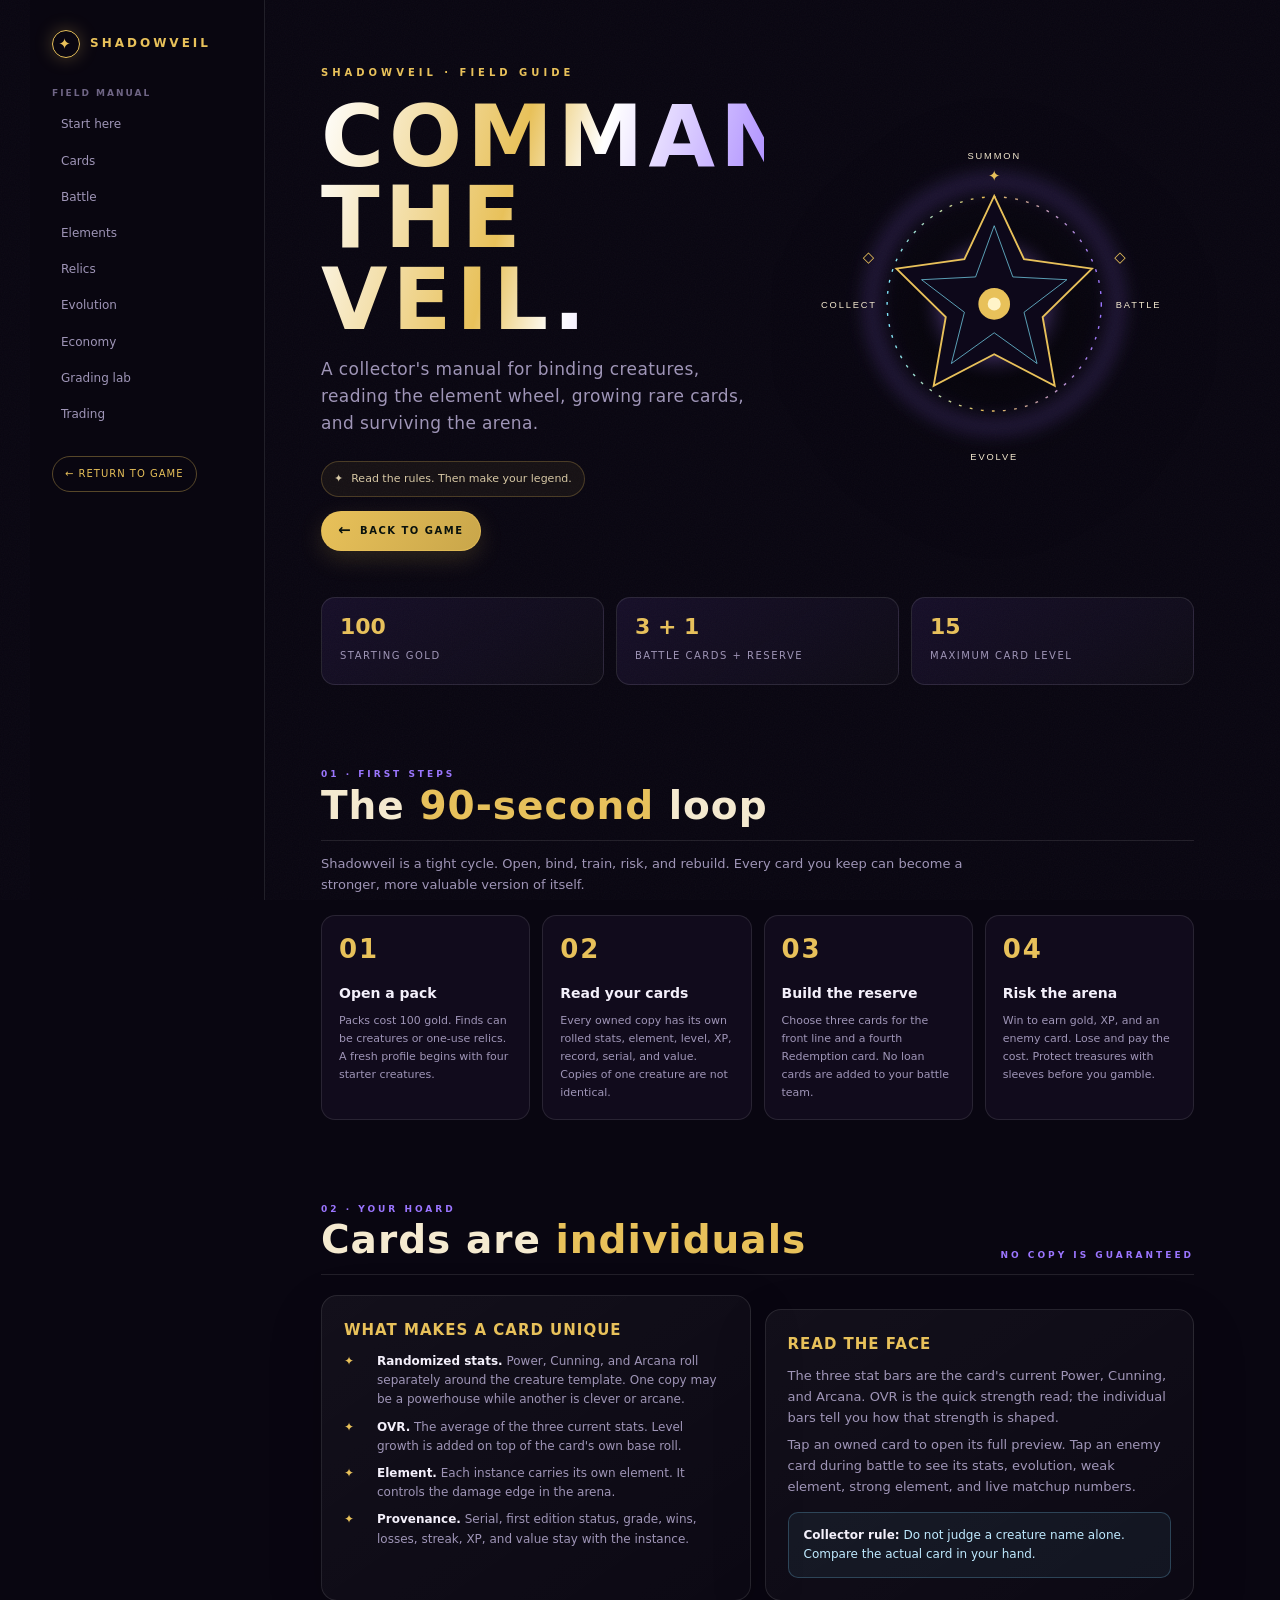
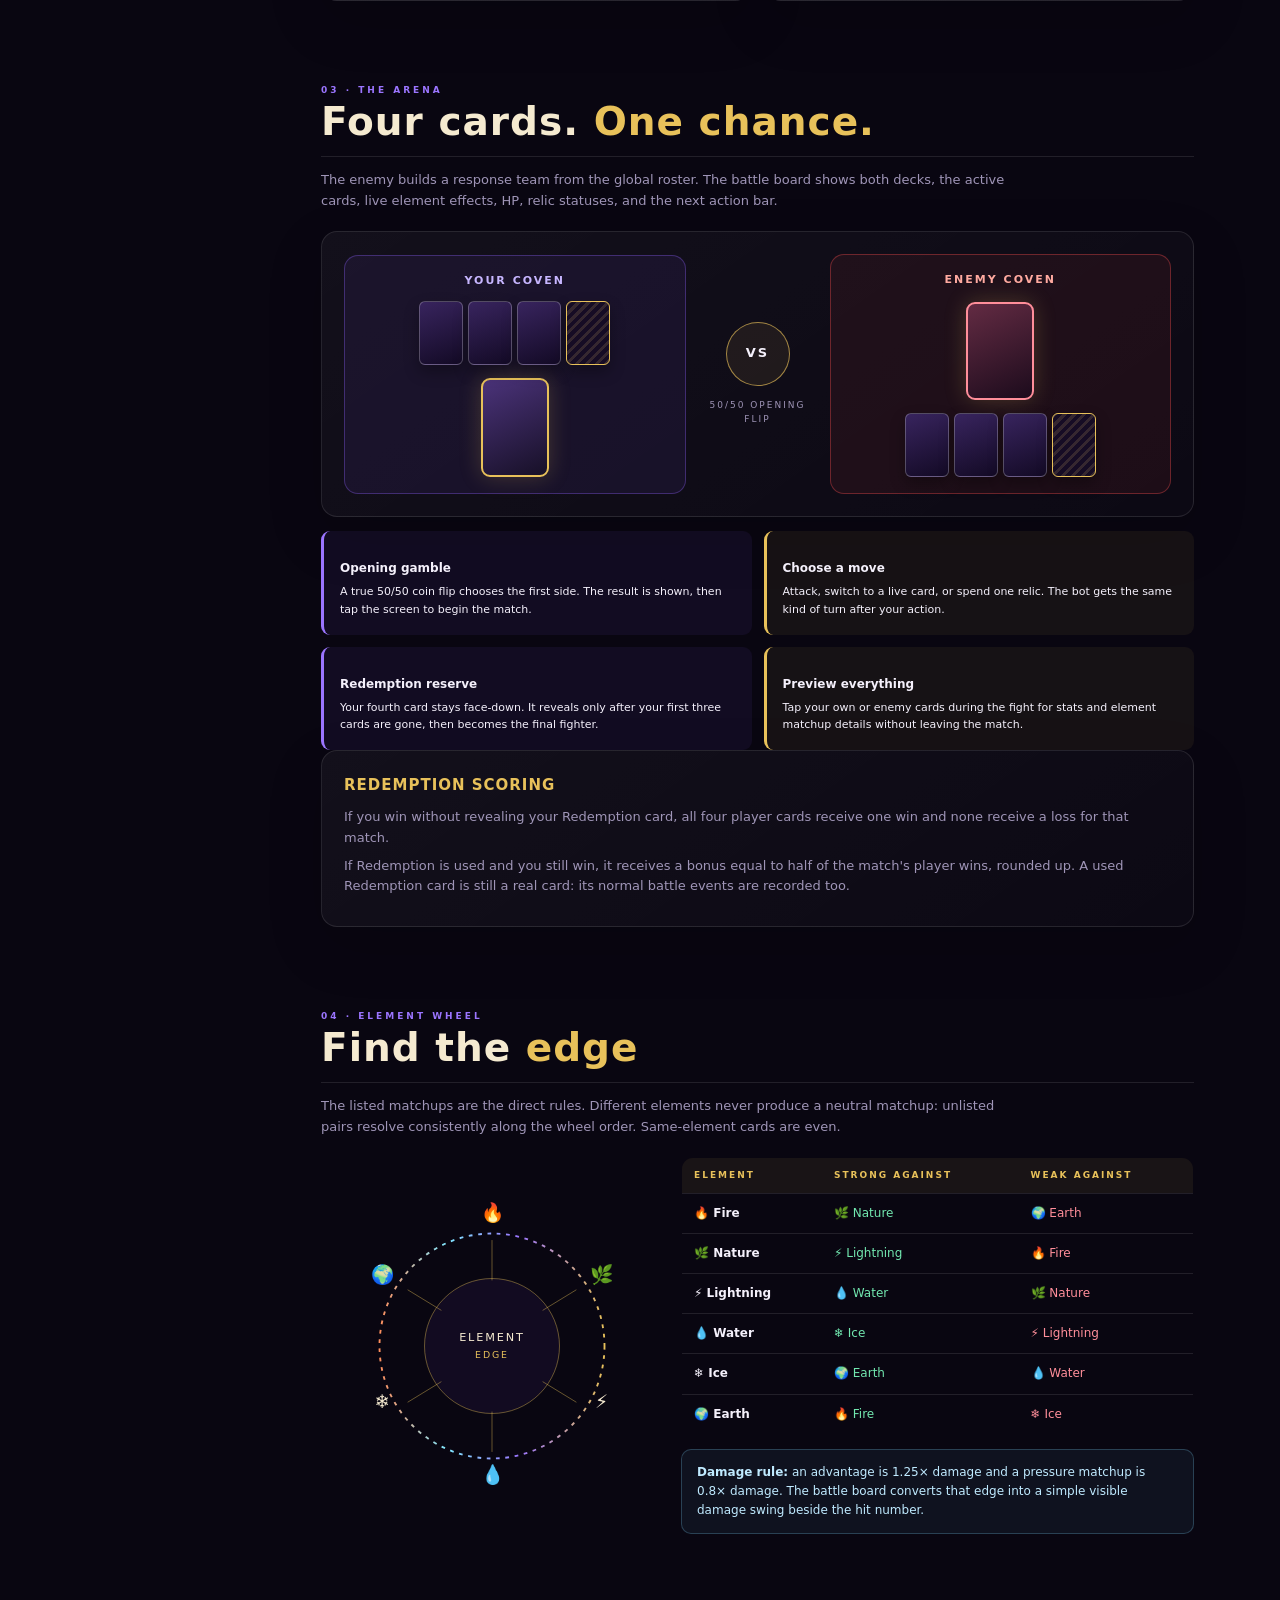
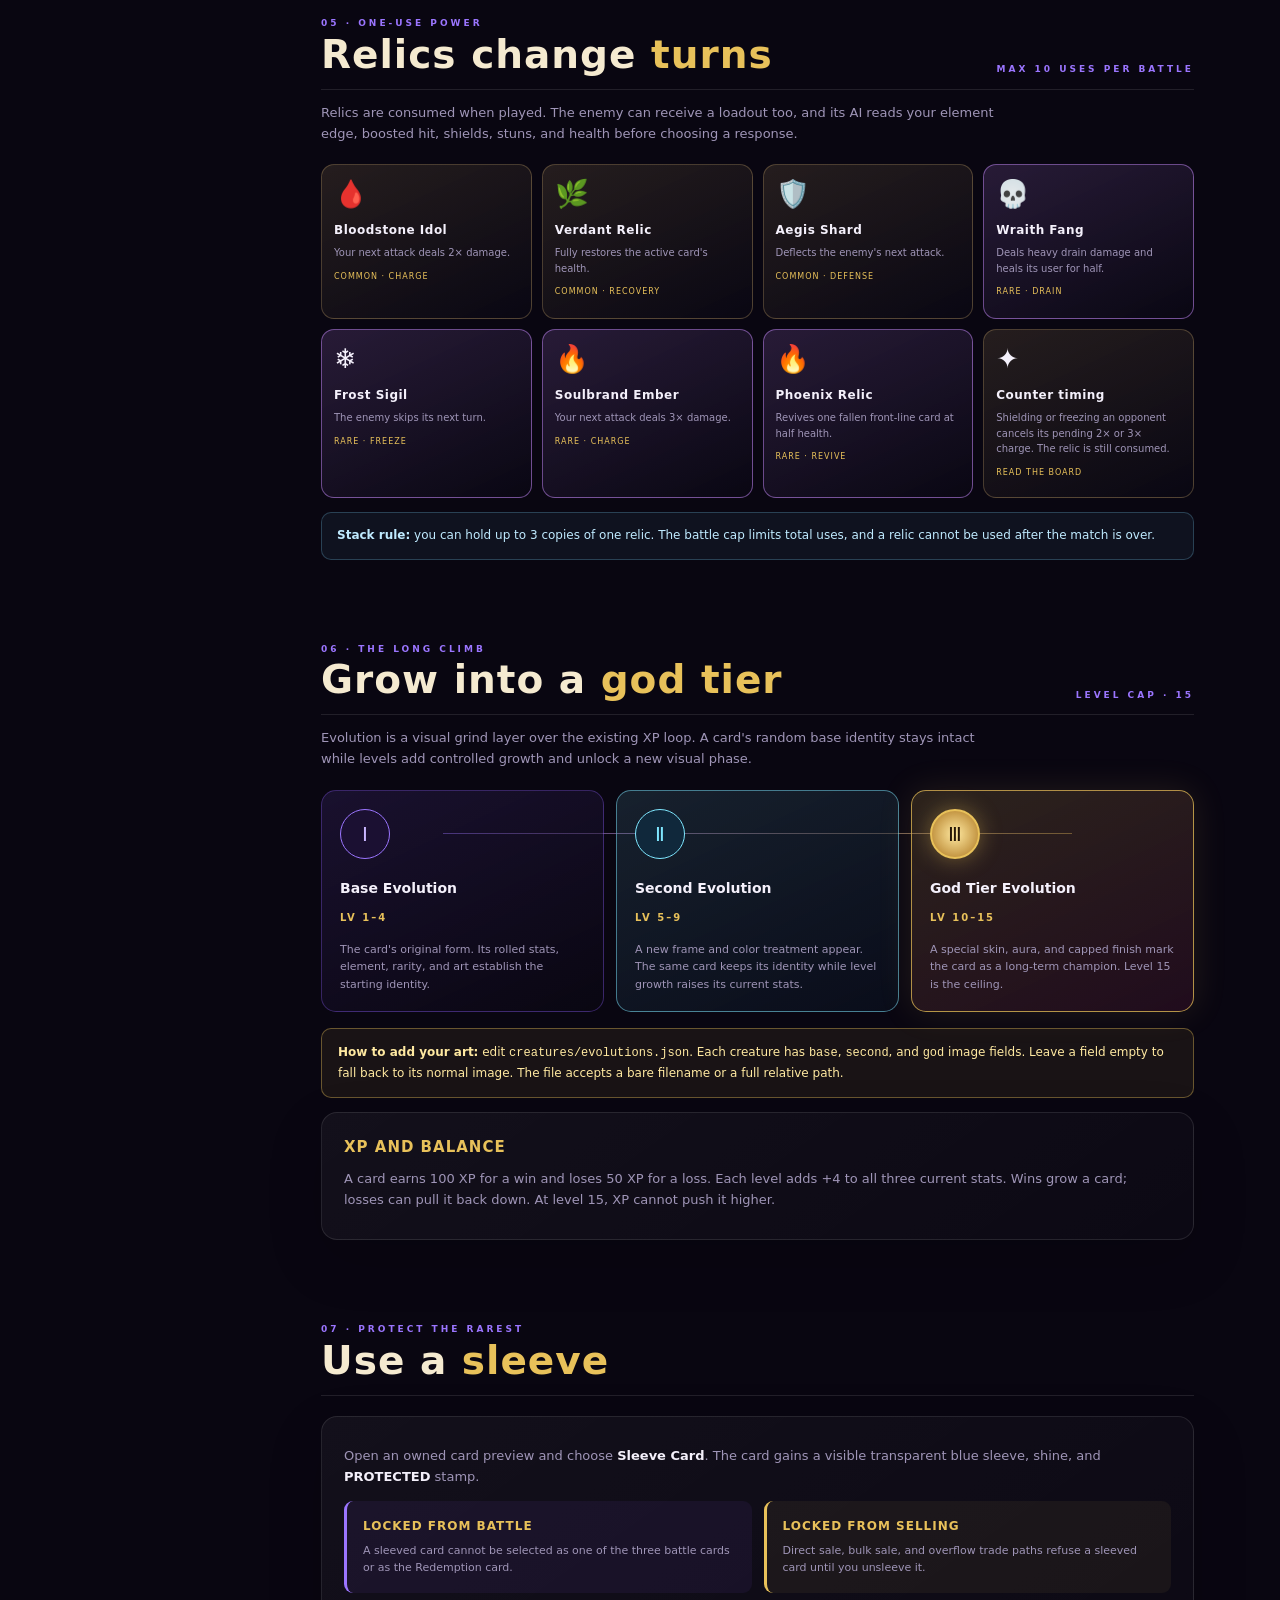
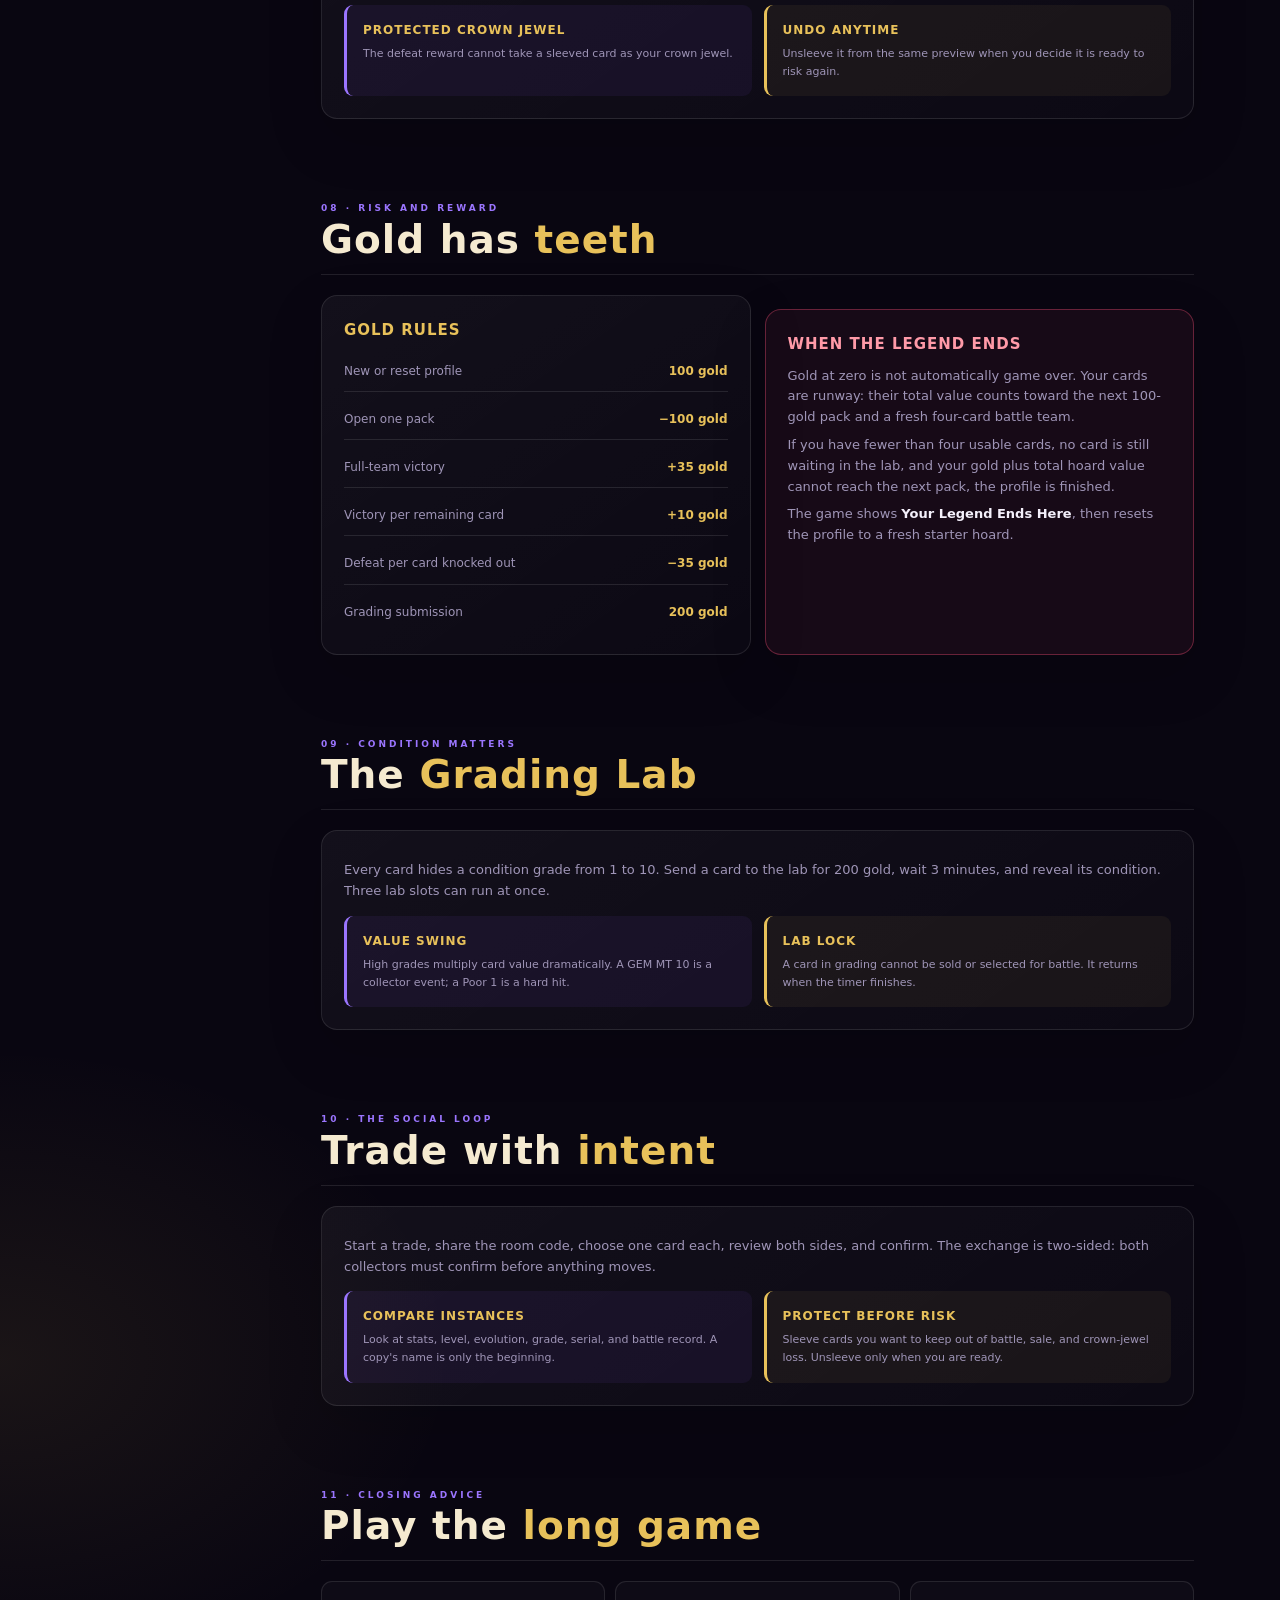
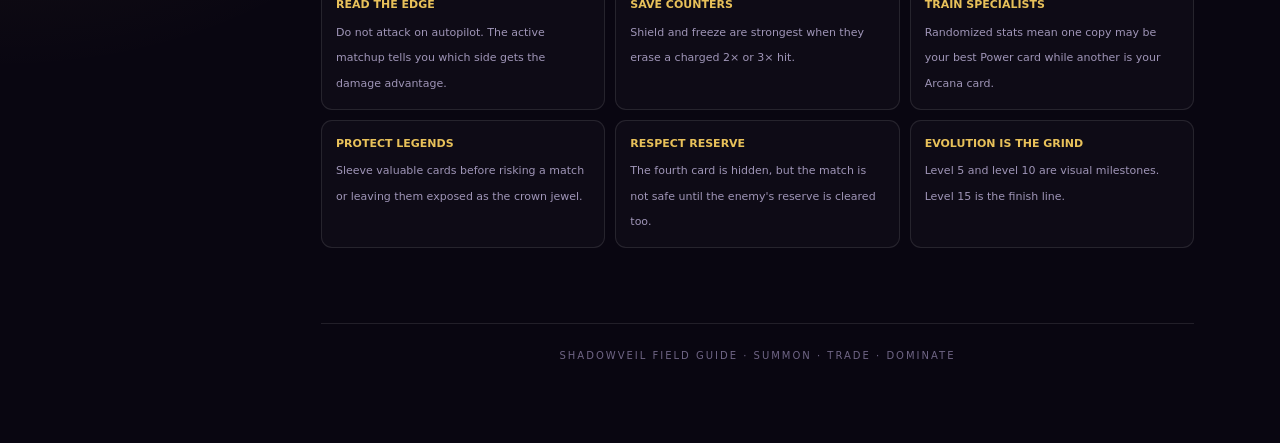
==== guide/index.html @ 3170eb75 "Add files via upload" ====
<!doctype html>
<html lang="en">
<head>
<meta charset="utf-8">
<meta name="viewport" content="width=device-width, initial-scale=1">
<meta name="theme-color" content="#090611">
<title>Shadowveil Field Guide</title>
<style>
  :root {
    --bg: #090611;
    --panel: #110b1c;
    --panel-2: #171026;
    --ink: #f4f0fb;
    --muted: #9f95b7;
    --line: rgba(255,255,255,.1);
    --gold: #e8c15a;
    --violet: #9b75ff;
    --cyan: #7fe7ff;
    --green: #72e8b0;
    --red: #ff8e9a;
    --max: 1220px;
  }
  * { box-sizing: border-box; }
  html { scroll-behavior: smooth; }
  body {
    margin: 0; color: var(--ink); background:
      radial-gradient(900px 500px at 90% -10%, rgba(138,92,246,.2), transparent 65%),
      radial-gradient(700px 480px at 0 90%, rgba(232,193,90,.08), transparent 65%),
      var(--bg);
    font-family: "Segoe UI", system-ui, sans-serif; line-height: 1.6;
  }
  body::before { content: ""; position: fixed; inset: 0; pointer-events: none; opacity: .035; background-image: url("data:image/svg+xml,%3Csvg xmlns='http://www.w3.org/2000/svg' width='150' height='150'%3E%3Cfilter id='n'%3E%3CfeTurbulence type='fractalNoise' baseFrequency='.85' numOctaves='2'/%3E%3C/filter%3E%3Crect width='150' height='150' filter='url(%23n)'/%3E%3C/svg%3E"); }
  a { color: inherit; }
  .guide-shell { display: grid; grid-template-columns: 235px minmax(0, 1fr); width: min(var(--max), 100%); min-height: 100vh; margin: 0 auto; }
  .guide-nav { position: sticky; top: 0; align-self: start; height: 100vh; padding: 30px 22px; border-right: 1px solid var(--line); background: rgba(9,6,17,.7); backdrop-filter: blur(14px); }
  .brand { display: flex; align-items: center; gap: 10px; margin-bottom: 28px; color: var(--gold); font-size: 12px; font-weight: 800; letter-spacing: 3px; text-decoration: none; text-transform: uppercase; }
  .brand-mark { display: grid; place-items: center; width: 28px; height: 28px; border: 1px solid var(--gold); border-radius: 50%; box-shadow: 0 0 18px rgba(232,193,90,.28); font-size: 15px; }
  .nav-label { margin: 22px 0 8px; color: #6f6585; font-size: 9px; font-weight: 700; letter-spacing: 2px; text-transform: uppercase; }
  .guide-nav nav { display: flex; flex-direction: column; gap: 3px; }
  .guide-nav nav a { padding: 7px 9px; border-radius: 8px; color: var(--muted); font-size: 12px; text-decoration: none; transition: color .2s, background .2s, transform .2s; }
  .guide-nav nav a:hover { color: var(--ink); background: rgba(138,92,246,.14); transform: translateX(3px); }
  .back-link { display: inline-flex; margin-top: 25px; padding: 9px 12px; border: 1px solid rgba(232,193,90,.35); border-radius: 999px; color: var(--gold); font-size: 10px; letter-spacing: 1px; text-decoration: none; text-transform: uppercase; }
  main { min-width: 0; padding: 0 56px 80px; }
  .hero { position: relative; display: grid; grid-template-columns: minmax(0, 1.05fr) minmax(260px, .95fr); align-items: center; gap: 30px; min-height: 520px; padding: 58px 0 46px; }
  .eyebrow { color: var(--gold); font-size: 10px; font-weight: 800; letter-spacing: 4px; text-transform: uppercase; }
  h1 { max-width: 680px; margin: 12px 0 15px; font-size: clamp(42px, 7vw, 86px); letter-spacing: 5px; line-height: .95; background: linear-gradient(105deg, #fff, var(--gold) 42%, #fff 58%, var(--violet)); -webkit-background-clip: text; background-clip: text; color: transparent; }
  .hero-lead { max-width: 560px; margin: 0; color: var(--muted); font-size: 17px; letter-spacing: .4px; }
  .hero-note { display: inline-flex; gap: 8px; align-items: center; margin-top: 24px; padding: 8px 12px; border: 1px solid rgba(232,193,90,.24); border-radius: 999px; background: rgba(232,193,90,.06); color: #d7c8a5; font-size: 11px; }
  .hero-actions { display: flex; flex-wrap: wrap; gap: 10px; margin-top: 14px; }
  .guide-cta { display: inline-flex; align-items: center; gap: 8px; padding: 11px 16px; border: 1px solid rgba(232,193,90,.58); border-radius: 999px; background: linear-gradient(120deg, var(--gold), #c9a64a); color: #0a120d; font-size: 10px; font-weight: 800; letter-spacing: 1.5px; text-decoration: none; text-transform: uppercase; box-shadow: 0 8px 24px rgba(232,193,90,.16); }
  .guide-cta:hover { transform: translateY(-2px); box-shadow: 0 12px 30px rgba(232,193,90,.28); }
  .guide-cta-icon { font-size: 15px; line-height: 1; }
  .hero-visual { position: relative; min-height: 350px; display: grid; place-items: center; }
  .hero-visual svg { width: min(100%, 430px); overflow: visible; filter: drop-shadow(0 25px 45px rgba(0,0,0,.55)); }
  .quick-grid { display: grid; grid-template-columns: repeat(3, 1fr); gap: 12px; margin: 0 0 70px; }
  .quick-card { padding: 18px; border: 1px solid var(--line); border-radius: 14px; background: linear-gradient(145deg, rgba(138,92,246,.1), rgba(255,255,255,.025)); }
  .quick-card b { display: block; margin-bottom: 3px; color: var(--gold); font-size: 22px; line-height: 1; }
  .quick-card span { color: var(--muted); font-size: 10px; letter-spacing: 1.5px; text-transform: uppercase; }
  section { scroll-margin-top: 30px; margin-top: 74px; }
  .section-heading { display: flex; align-items: flex-end; justify-content: space-between; gap: 20px; margin-bottom: 20px; padding-bottom: 12px; border-bottom: 1px solid var(--line); }
  .section-heading > div { min-width: 0; }
  h2 { margin: 0; color: var(--cream, #f5ead0); font-size: clamp(25px, 4vw, 39px); letter-spacing: 1px; line-height: 1.1; }
  h2 span { color: var(--gold); }
  .section-kicker { color: var(--violet); font-size: 9px; font-weight: 800; letter-spacing: 3px; text-transform: uppercase; white-space: nowrap; }
  .section-intro { max-width: 690px; margin: -7px 0 20px; color: var(--muted); font-size: 13px; }
  .panel { padding: 22px; border: 1px solid var(--line); border-radius: 16px; background: linear-gradient(145deg, rgba(255,255,255,.045), rgba(255,255,255,.015)); box-shadow: 0 20px 55px rgba(0,0,0,.16); }
  .panel + .panel { margin-top: 14px; }
  .panel h3 { margin: 0 0 10px; color: var(--gold); font-size: 15px; letter-spacing: 1px; text-transform: uppercase; }
  .panel p { margin: 7px 0; color: var(--muted); font-size: 13px; }
  .panel strong, .panel b { color: var(--ink); }
  .steps { display: grid; grid-template-columns: repeat(4, 1fr); gap: 12px; counter-reset: guide; }
  .step { position: relative; min-height: 175px; padding: 20px 17px 16px; border: 1px solid var(--line); border-radius: 14px; background: var(--panel); }
  .step::before { counter-increment: guide; content: "0" counter(guide); display: block; margin-bottom: 20px; color: var(--gold); font-size: 26px; font-weight: 800; letter-spacing: 2px; line-height: 1; }
  .step h3 { margin: 0 0 7px; color: var(--ink); font-size: 14px; }
  .step p { margin: 0; color: var(--muted); font-size: 11px; line-height: 1.65; }
  .card-facts { display: grid; grid-template-columns: 1fr 1fr; gap: 14px; }
  .fact-list { display: grid; gap: 8px; margin: 0; padding: 0; list-style: none; }
  .fact-list li { display: grid; grid-template-columns: 24px 1fr; gap: 9px; align-items: start; color: var(--muted); font-size: 12px; }
  .fact-list li::before { content: "✦"; color: var(--gold); }
  .fact-list b { color: var(--ink); }
  .battle-layout { display: grid; grid-template-columns: minmax(0, 1fr) 120px minmax(0, 1fr); gap: 12px; align-items: center; }
  .side-board { padding: 16px 12px; border: 1px solid rgba(138,92,246,.35); border-radius: 14px; background: rgba(138,92,246,.08); text-align: center; }
  .side-board.enemy { border-color: rgba(255,80,80,.35); background: rgba(255,80,80,.07); }
  .side-board h3 { margin: 0 0 12px; color: #c7b6ff; font-size: 11px; letter-spacing: 2px; text-transform: uppercase; }
  .side-board.enemy h3 { color: #ffaaa0; }
  .mini-cards { display: flex; justify-content: center; gap: 5px; }
  .mini-card { width: 44px; aspect-ratio: 2 / 2.9; border: 1px solid rgba(255,255,255,.26); border-radius: 6px; background: linear-gradient(160deg, #38245e, #130a25); box-shadow: 0 7px 15px rgba(0,0,0,.3); }
  .mini-card.reserve { border-color: var(--gold); background: repeating-linear-gradient(135deg, rgba(232,193,90,.14) 0 3px, rgba(20,10,32,.5) 3px 7px), #180e29; }
  .active-card { width: 68px; aspect-ratio: 2 / 2.9; margin: 13px auto 0; border: 2px solid var(--gold); border-radius: 9px; background: linear-gradient(155deg, #4b337a, #171027); box-shadow: 0 0 22px rgba(232,193,90,.22); }
  .active-card.enemy { border-color: #ff8e9a; background: linear-gradient(155deg, #632b43, #1c0b1c); }
  .board-vs { display: grid; place-items: center; gap: 12px; color: var(--gold); text-align: center; }
  .board-vs strong { display: grid; place-items: center; width: 64px; height: 64px; border: 1px solid rgba(232,193,90,.65); border-radius: 50%; background: rgba(232,193,90,.08); font-size: 13px; letter-spacing: 2px; }
  .board-vs span { color: var(--muted); font-size: 9px; letter-spacing: 2px; text-transform: uppercase; }
  .rule-grid { display: grid; grid-template-columns: 1fr 1fr; gap: 12px; margin-top: 14px; }
  .rule { padding: 16px; border-left: 3px solid var(--violet); border-radius: 9px; background: rgba(138,92,246,.07); }
  .rule.gold { border-left-color: var(--gold); background: rgba(232,193,90,.06); }
  .rule h3 { margin-bottom: 5px; font-size: 12px; }
  .rule p { margin: 0; font-size: 11px; }
  .element-layout { display: grid; grid-template-columns: minmax(220px, .8fr) minmax(0, 1.2fr); gap: 18px; align-items: center; }
  .element-wheel { display: grid; place-items: center; padding: 10px; }
  .element-wheel svg { width: min(100%, 300px); }
  .element-table { width: 100%; border-collapse: collapse; overflow: hidden; border: 1px solid var(--line); border-radius: 12px; font-size: 12px; }
  .element-table th, .element-table td { padding: 10px 12px; border-bottom: 1px solid var(--line); text-align: left; }
  .element-table th { color: var(--gold); background: rgba(232,193,90,.07); font-size: 9px; letter-spacing: 2px; text-transform: uppercase; }
  .element-table tr:last-child td { border-bottom: 0; }
  .element-table td { color: var(--muted); }
  .element-table td:first-child { color: var(--ink); font-weight: 700; }
  .element-table td:nth-child(2) { color: var(--green); }
  .element-table td:nth-child(3) { color: var(--red); }
  .callout { margin-top: 14px; padding: 13px 15px; border: 1px solid rgba(127,212,255,.24); border-radius: 10px; background: rgba(127,212,255,.06); color: #bfeaff; font-size: 12px; }
  .relic-grid { display: grid; grid-template-columns: repeat(4, 1fr); gap: 10px; }
  .relic { min-height: 155px; padding: 15px 12px; border: 1px solid rgba(200,166,106,.32); border-radius: 13px; background: linear-gradient(155deg, rgba(200,166,106,.15), rgba(10,8,20,.75)); }
  .relic.rare { border-color: rgba(201,139,255,.5); background: linear-gradient(155deg, rgba(201,139,255,.16), rgba(10,8,20,.75)); }
  .relic-icon { font-size: 27px; line-height: 1; }
  .relic h3 { margin: 10px 0 5px; color: var(--ink); font-size: 12px; letter-spacing: .5px; }
  .relic p { margin: 0; color: var(--muted); font-size: 10px; line-height: 1.55; }
  .relic .relic-tag { display: inline-block; margin-top: 9px; color: var(--gold); font-size: 8px; letter-spacing: 1px; text-transform: uppercase; }
  .evolution-track { display: grid; grid-template-columns: repeat(3, 1fr); gap: 12px; position: relative; }
  .evolution-track::before { content: ""; position: absolute; top: 43px; left: 14%; right: 14%; height: 1px; background: linear-gradient(90deg, var(--violet), var(--gold)); opacity: .55; }
  .evo-card { position: relative; z-index: 1; min-height: 205px; padding: 18px; border: 1px solid rgba(138,92,246,.35); border-radius: 15px; background: linear-gradient(155deg, rgba(138,92,246,.13), rgba(10,7,18,.85)); }
  .evo-card.second { border-color: rgba(127,231,255,.5); background: linear-gradient(155deg, rgba(127,231,255,.12), rgba(10,14,28,.85)); }
  .evo-card.god { border-color: rgba(255,212,95,.65); background: linear-gradient(155deg, rgba(232,193,90,.16), rgba(36,13,31,.88)); box-shadow: 0 0 35px rgba(232,193,90,.12); }
  .evo-orb { display: grid; place-items: center; width: 50px; height: 50px; margin-bottom: 18px; border: 1px solid var(--violet); border-radius: 50%; background: #1b1032; color: #c9b6ff; font-size: 20px; }
  .second .evo-orb { border-color: var(--cyan); background: #10283b; color: var(--cyan); }
  .god .evo-orb { border: 2px solid var(--gold); background: radial-gradient(circle, #ffe9a1, #ac741d); color: #261607; box-shadow: 0 0 22px rgba(232,193,90,.4); }
  .evo-card h3 { margin: 0 0 4px; color: var(--ink); font-size: 14px; }
  .evo-card .range { color: var(--gold); font-size: 10px; font-weight: 800; letter-spacing: 2px; text-transform: uppercase; }
  .evo-card p { margin: 12px 0 0; color: var(--muted); font-size: 11px; }
  .god-tier-note { margin-top: 16px; padding: 14px 16px; border: 1px solid rgba(255,212,95,.35); border-radius: 10px; background: rgba(232,193,90,.07); color: #ffe9a1; font-size: 12px; }
  .economy-grid { display: grid; grid-template-columns: 1fr 1fr; gap: 14px; }
  .money-list { display: grid; gap: 8px; }
  .money-row { display: flex; justify-content: space-between; gap: 12px; padding: 10px 0; border-bottom: 1px solid var(--line); color: var(--muted); font-size: 12px; }
  .money-row:last-child { border-bottom: 0; }
  .money-row b { color: var(--gold); white-space: nowrap; }
  .danger-box { border-color: rgba(255,80,120,.35); background: rgba(255,80,120,.06); }
  .danger-box h3 { color: #ff9aa8; }
  .tip-grid { display: grid; grid-template-columns: repeat(3, 1fr); gap: 10px; }
  .tip { padding: 14px; border: 1px solid var(--line); border-radius: 11px; background: rgba(255,255,255,.025); }
  .tip b { display: block; margin-bottom: 4px; color: var(--gold); font-size: 11px; text-transform: uppercase; }
  .tip span { color: var(--muted); font-size: 11px; }
  footer { margin-top: 75px; padding-top: 24px; border-top: 1px solid var(--line); color: #6f6585; font-size: 10px; letter-spacing: 2px; text-align: center; text-transform: uppercase; }
  @media (max-width: 980px) {
    .guide-shell { display: block; }
    .guide-nav { position: sticky; z-index: 10; top: 0; width: 100%; height: auto; padding: 13px 18px; border-right: 0; border-bottom: 1px solid var(--line); }
    .brand { display: inline-flex; margin: 0 20px 0 0; }
    .nav-label, .back-link { display: none; }
    .guide-nav nav { display: inline-flex; flex-direction: row; max-width: calc(100% - 170px); overflow-x: auto; vertical-align: middle; }
    .guide-nav nav a { flex: none; font-size: 10px; }
    main { padding: 0 30px 65px; }
  }
  @media (max-width: 720px) {
    body { overflow-x: hidden; }
    .guide-nav nav { display: flex; width: 100%; max-width: none; margin-top: 8px; padding-bottom: 2px; scrollbar-width: thin; }
    .guide-nav nav::-webkit-scrollbar { height: 4px; }
    .hero { gap: 8px; }
    .hero-visual svg { width: min(92vw, 350px); }
    .hero-lead { font-size: 15px; }
    .section-heading { align-items: flex-start; flex-direction: column; gap: 6px; }
    .section-kicker { font-size: 8px; }
    .hero { grid-template-columns: 1fr; min-height: auto; padding-top: 42px; }
    .hero-visual { min-height: 270px; order: -1; }
    .quick-grid, .steps, .relic-grid, .tip-grid { grid-template-columns: repeat(2, 1fr); }
    .card-facts, .element-layout, .economy-grid { grid-template-columns: 1fr; }
    .battle-layout { grid-template-columns: 1fr; }
    .element-table { display: block; max-width: 100%; overflow-x: auto; white-space: nowrap; }
    .money-row { align-items: flex-start; font-size: 11px; }
    .board-vs { grid-row: 2; }
    .element-wheel { order: -1; }
    .evolution-track { grid-template-columns: 1fr; }
    .evolution-track::before { top: 12%; bottom: 12%; left: 43px; right: auto; width: 1px; height: auto; }
    .evo-card { min-height: 150px; padding-left: 88px; }
    .evo-orb { position: absolute; left: 18px; top: 18px; }
  }
  @media (max-width: 460px) {
    main { padding: 0 16px 50px; }
    .brand { font-size: 10px; letter-spacing: 2px; }
    .guide-nav { padding: 11px 12px; }
    .guide-nav nav { max-width: none; }
    h1 { font-size: 45px; letter-spacing: 2px; }
    .hero-note { max-width: 100%; font-size: 10px; }
    .quick-grid, .steps, .relic-grid, .rule-grid, .tip-grid { grid-template-columns: 1fr; }
    .panel { padding: 17px 14px; }
    .element-table { font-size: 10px; }
    .element-table th, .element-table td { padding: 8px 7px; }
    .battle-layout { gap: 8px; }
    .side-board { padding: 14px 8px; }
    .mini-card { width: 39px; }
    .active-card { width: 62px; }
    .evo-card { padding-right: 13px; }
  }
</style>
</head>
<body>
<div class="guide-shell" id="top">
  <aside class="guide-nav">
    <a class="brand" href="../index.html"><span class="brand-mark">✦</span> Shadowveil</a>
    <div class="nav-label">Field manual</div>
    <nav aria-label="Guide sections">
      <a href="#start">Start here</a>
      <a href="#cards">Cards</a>
      <a href="#battle">Battle</a>
      <a href="#elements">Elements</a>
      <a href="#relics">Relics</a>
      <a href="#evolution">Evolution</a>
      <a href="#economy">Economy</a>
      <a href="#lab">Grading lab</a>
      <a href="#trade">Trading</a>
    </nav>
    <a class="back-link" href="../index.html">← Return to game</a>
  </aside>

  <main>
    <header class="hero">
      <div>
        <span class="eyebrow">Shadowveil · Field Guide</span>
        <h1>COMMAND<br>THE VEIL.</h1>
        <p class="hero-lead">A collector's manual for binding creatures, reading the element wheel, growing rare cards, and surviving the arena.</p>
        <span class="hero-note"><b>✦</b> Read the rules. Then make your legend.</span>
        <div class="hero-actions"><a class="guide-cta" href="../index.html"><span class="guide-cta-icon">←</span> Back to game</a></div>
      </div>
      <div class="hero-visual" aria-label="Illustration of the Shadowveil relic wheel">
        <svg viewBox="0 0 430 380" role="img">
          <defs>
            <radialGradient id="heroCore"><stop stop-color="#ffe8a0"/><stop offset=".35" stop-color="#a97cff"/><stop offset="1" stop-color="#171027" stop-opacity="0"/></radialGradient>
            <linearGradient id="heroRing" x1="0" x2="1"><stop stop-color="#7fe7ff"/><stop offset=".45" stop-color="#e8c15a"/><stop offset="1" stop-color="#9b75ff"/></linearGradient>
            <filter id="heroGlow"><feGaussianBlur stdDeviation="8"/></filter>
          </defs>
          <circle cx="215" cy="190" r="132" fill="none" stroke="#9b75ff" stroke-opacity=".15" stroke-width="22" filter="url(#heroGlow)"/>
          <circle cx="215" cy="190" r="115" fill="none" stroke="url(#heroRing)" stroke-width="1.5" stroke-dasharray="3 9"/>
          <circle cx="215" cy="190" r="83" fill="url(#heroCore)" opacity=".9"/>
          <path d="M215 74 247 142 320 152 267 204 280 278 215 244 150 278 163 204 110 152 183 142Z" fill="#0d081a" stroke="#e8c15a" stroke-width="2"/>
          <path d="M215 106 235 161 293 164 247 199 261 254 215 221 169 254 183 199 137 164 195 161Z" fill="none" stroke="#7fe7ff" stroke-opacity=".72"/>
          <circle cx="215" cy="190" r="17" fill="#e8c15a"/>
          <circle cx="215" cy="190" r="7" fill="#fff4c8"/>
          <g fill="#f5ead0" font-family="Segoe UI, sans-serif" font-size="10" letter-spacing="2" text-anchor="middle">
            <text x="215" y="34">SUMMON</text><text x="370" y="194">BATTLE</text><text x="215" y="358">EVOLVE</text><text x="59" y="194">COLLECT</text>
          </g>
          <g fill="#e8c15a" font-size="16" text-anchor="middle"><text x="215" y="58">✦</text><text x="350" y="145">◇</text><text x="80" y="145">◇</text></g>
        </svg>
      </div>
    </header>

    <div class="quick-grid" aria-label="Quick facts">
      <div class="quick-card"><b>100</b><span>Starting gold</span></div>
      <div class="quick-card"><b>3 + 1</b><span>Battle cards + reserve</span></div>
      <div class="quick-card"><b>15</b><span>Maximum card level</span></div>
    </div>

    <section id="start">
      <div class="section-heading"><div><span class="section-kicker">01 · First steps</span><h2>The <span>90-second</span> loop</h2></div></div>
      <p class="section-intro">Shadowveil is a tight cycle. Open, bind, train, risk, and rebuild. Every card you keep can become a stronger, more valuable version of itself.</p>
      <div class="steps">
        <article class="step"><h3>Open a pack</h3><p>Packs cost 100 gold. Finds can be creatures or one-use relics. A fresh profile begins with four starter creatures.</p></article>
        <article class="step"><h3>Read your cards</h3><p>Every owned copy has its own rolled stats, element, level, XP, record, serial, and value. Copies of one creature are not identical.</p></article>
        <article class="step"><h3>Build the reserve</h3><p>Choose three cards for the front line and a fourth Redemption card. No loan cards are added to your battle team.</p></article>
        <article class="step"><h3>Risk the arena</h3><p>Win to earn gold, XP, and an enemy card. Lose and pay the cost. Protect treasures with sleeves before you gamble.</p></article>
      </div>
    </section>

    <section id="cards">
      <div class="section-heading"><div><span class="section-kicker">02 · Your hoard</span><h2>Cards are <span>individuals</span></h2></div><span class="section-kicker">No copy is guaranteed</span></div>
      <div class="card-facts">
        <div class="panel">
          <h3>What makes a card unique</h3>
          <ul class="fact-list">
            <li><span><b>Randomized stats.</b> Power, Cunning, and Arcana roll separately around the creature template. One copy may be a powerhouse while another is clever or arcane.</span></li>
            <li><span><b>OVR.</b> The average of the three current stats. Level growth is added on top of the card's own base roll.</span></li>
            <li><span><b>Element.</b> Each instance carries its own element. It controls the damage edge in the arena.</span></li>
            <li><span><b>Provenance.</b> Serial, first edition status, grade, wins, losses, streak, XP, and value stay with the instance.</span></li>
          </ul>
        </div>
        <div class="panel">
          <h3>Read the face</h3>
          <p>The three stat bars are the card's current Power, Cunning, and Arcana. OVR is the quick strength read; the individual bars tell you how that strength is shaped.</p>
          <p>Tap an owned card to open its full preview. Tap an enemy card during battle to see its stats, evolution, weak element, strong element, and live matchup numbers.</p>
          <div class="callout"><b>Collector rule:</b> Do not judge a creature name alone. Compare the actual card in your hand.</div>
        </div>
      </div>
    </section>

    <section id="battle">
      <div class="section-heading"><div><span class="section-kicker">03 · The arena</span><h2>Four cards. <span>One chance.</span></h2></div></div>
      <p class="section-intro">The enemy builds a response team from the global roster. The battle board shows both decks, the active cards, live element effects, HP, relic statuses, and the next action bar.</p>
      <div class="panel">
        <div class="battle-layout" aria-label="Battle board illustration">
          <div class="side-board"><h3>Your Coven</h3><div class="mini-cards"><i class="mini-card"></i><i class="mini-card"></i><i class="mini-card"></i><i class="mini-card reserve"></i></div><div class="active-card"></div></div>
          <div class="board-vs"><strong>VS</strong><span>50/50 opening flip</span></div>
          <div class="side-board enemy"><h3>Enemy Coven</h3><div class="active-card enemy"></div><div class="mini-cards" style="margin-top:13px"><i class="mini-card"></i><i class="mini-card"></i><i class="mini-card"></i><i class="mini-card reserve"></i></div></div>
        </div>
      </div>
      <div class="rule-grid">
        <div class="rule"><h3>Opening gamble</h3><p>A true 50/50 coin flip chooses the first side. The result is shown, then tap the screen to begin the match.</p></div>
        <div class="rule gold"><h3>Choose a move</h3><p>Attack, switch to a live card, or spend one relic. The bot gets the same kind of turn after your action.</p></div>
        <div class="rule"><h3>Redemption reserve</h3><p>Your fourth card stays face-down. It reveals only after your first three cards are gone, then becomes the final fighter.</p></div>
        <div class="rule gold"><h3>Preview everything</h3><p>Tap your own or enemy cards during the fight for stats and element matchup details without leaving the match.</p></div>
      </div>
      <div class="panel">
        <h3>Redemption scoring</h3>
        <p>If you win without revealing your Redemption card, all four player cards receive one win and none receive a loss for that match.</p>
        <p>If Redemption is used and you still win, it receives a bonus equal to half of the match's player wins, rounded up. A used Redemption card is still a real card: its normal battle events are recorded too.</p>
      </div>
    </section>

    <section id="elements">
      <div class="section-heading"><div><span class="section-kicker">04 · Element wheel</span><h2>Find the <span>edge</span></h2></div></div>
      <p class="section-intro">The listed matchups are the direct rules. Different elements never produce a neutral matchup: unlisted pairs resolve consistently along the wheel order. Same-element cards are even.</p>
      <div class="element-layout">
        <div class="element-wheel">
          <svg viewBox="0 0 320 320" role="img" aria-label="Six element wheel">
            <defs><linearGradient id="wheel" x1="0" x2="1"><stop stop-color="#ff8e5c"/><stop offset=".3" stop-color="#7fe7ff"/><stop offset=".62" stop-color="#9b75ff"/><stop offset="1" stop-color="#e8c15a"/></linearGradient></defs>
            <circle cx="160" cy="160" r="120" fill="none" stroke="url(#wheel)" stroke-width="2" stroke-dasharray="4 6"/>
            <circle cx="160" cy="160" r="72" fill="#120b21" stroke="#e8c15a" stroke-opacity=".45"/>
            <text x="160" y="155" fill="#f5ead0" text-anchor="middle" font-size="12" letter-spacing="2">ELEMENT</text><text x="160" y="173" fill="#e8c15a" text-anchor="middle" font-size="10" letter-spacing="2">EDGE</text>
            <g fill="#f5ead0" text-anchor="middle" font-size="20"><text x="160" y="25">🔥</text><text x="277" y="91">🌿</text><text x="277" y="226">⚡</text><text x="160" y="304">💧</text><text x="43" y="226">❄️</text><text x="43" y="91">🌍</text></g>
            <g stroke="#e8c15a" stroke-opacity=".45" fill="none"><path d="M160 47v43M250 100l-36 22M250 220l-36-22M160 273v-43M70 220l36-22M70 100l36 22"/></g>
          </svg>
        </div>
        <div>
          <table class="element-table">
            <thead><tr><th>Element</th><th>Strong against</th><th>Weak against</th></tr></thead>
            <tbody>
              <tr><td>🔥 Fire</td><td>🌿 Nature</td><td>🌍 Earth</td></tr>
              <tr><td>🌿 Nature</td><td>⚡ Lightning</td><td>🔥 Fire</td></tr>
              <tr><td>⚡ Lightning</td><td>💧 Water</td><td>🌿 Nature</td></tr>
              <tr><td>💧 Water</td><td>❄️ Ice</td><td>⚡ Lightning</td></tr>
              <tr><td>❄️ Ice</td><td>🌍 Earth</td><td>💧 Water</td></tr>
              <tr><td>🌍 Earth</td><td>🔥 Fire</td><td>❄️ Ice</td></tr>
            </tbody>
          </table>
          <div class="callout"><b>Damage rule:</b> an advantage is 1.25× damage and a pressure matchup is 0.8× damage. The battle board converts that edge into a simple visible damage swing beside the hit number.</div>
        </div>
      </div>
    </section>

    <section id="relics">
      <div class="section-heading"><div><span class="section-kicker">05 · One-use power</span><h2>Relics change <span>turns</span></h2></div><span class="section-kicker">Max 10 uses per battle</span></div>
      <p class="section-intro">Relics are consumed when played. The enemy can receive a loadout too, and its AI reads your element edge, boosted hit, shields, stuns, and health before choosing a response.</p>
      <div class="relic-grid">
        <article class="relic"><span class="relic-icon">🩸</span><h3>Bloodstone Idol</h3><p>Your next attack deals 2× damage.</p><span class="relic-tag">Common · Charge</span></article>
        <article class="relic"><span class="relic-icon">🌿</span><h3>Verdant Relic</h3><p>Fully restores the active card's health.</p><span class="relic-tag">Common · Recovery</span></article>
        <article class="relic"><span class="relic-icon">🛡️</span><h3>Aegis Shard</h3><p>Deflects the enemy's next attack.</p><span class="relic-tag">Common · Defense</span></article>
        <article class="relic rare"><span class="relic-icon">💀</span><h3>Wraith Fang</h3><p>Deals heavy drain damage and heals its user for half.</p><span class="relic-tag">Rare · Drain</span></article>
        <article class="relic rare"><span class="relic-icon">❄️</span><h3>Frost Sigil</h3><p>The enemy skips its next turn.</p><span class="relic-tag">Rare · Freeze</span></article>
        <article class="relic rare"><span class="relic-icon">🔥</span><h3>Soulbrand Ember</h3><p>Your next attack deals 3× damage.</p><span class="relic-tag">Rare · Charge</span></article>
        <article class="relic rare"><span class="relic-icon">🔥</span><h3>Phoenix Relic</h3><p>Revives one fallen front-line card at half health.</p><span class="relic-tag">Rare · Revive</span></article>
        <article class="relic"><span class="relic-icon">✦</span><h3>Counter timing</h3><p>Shielding or freezing an opponent cancels its pending 2× or 3× charge. The relic is still consumed.</p><span class="relic-tag">Read the board</span></article>
      </div>
      <div class="callout"><b>Stack rule:</b> you can hold up to 3 copies of one relic. The battle cap limits total uses, and a relic cannot be used after the match is over.</div>
    </section>

    <section id="evolution">
      <div class="section-heading"><div><span class="section-kicker">06 · The long climb</span><h2>Grow into a <span>god tier</span></h2></div><span class="section-kicker">Level cap · 15</span></div>
      <p class="section-intro">Evolution is a visual grind layer over the existing XP loop. A card's random base identity stays intact while levels add controlled growth and unlock a new visual phase.</p>
      <div class="evolution-track">
        <article class="evo-card"><div class="evo-orb">Ⅰ</div><h3>Base Evolution</h3><span class="range">Lv 1–4</span><p>The card's original form. Its rolled stats, element, rarity, and art establish the starting identity.</p></article>
        <article class="evo-card second"><div class="evo-orb">Ⅱ</div><h3>Second Evolution</h3><span class="range">Lv 5–9</span><p>A new frame and color treatment appear. The same card keeps its identity while level growth raises its current stats.</p></article>
        <article class="evo-card god"><div class="evo-orb">Ⅲ</div><h3>God Tier Evolution</h3><span class="range">Lv 10–15</span><p>A special skin, aura, and capped finish mark the card as a long-term champion. Level 15 is the ceiling.</p></article>
      </div>
      <div class="god-tier-note"><b>How to add your art:</b> edit <code>creatures/evolutions.json</code>. Each creature has <code>base</code>, <code>second</code>, and <code>god</code> image fields. Leave a field empty to fall back to its normal image. The file accepts a bare filename or a full relative path.</div>
      <div class="panel" style="margin-top:14px">
        <h3>XP and balance</h3>
        <p>A card earns 100 XP for a win and loses 50 XP for a loss. Each level adds +4 to all three current stats. Wins grow a card; losses can pull it back down. At level 15, XP cannot push it higher.</p>
      </div>
    </section>

    <section id="sleeves">
      <div class="section-heading"><div><span class="section-kicker">07 · Protect the rarest</span><h2>Use a <span>sleeve</span></h2></div></div>
      <div class="panel">
        <p>Open an owned card preview and choose <b>Sleeve Card</b>. The card gains a visible transparent blue sleeve, shine, and <b>PROTECTED</b> stamp.</p>
        <div class="rule-grid">
          <div class="rule"><h3>Locked from battle</h3><p>A sleeved card cannot be selected as one of the three battle cards or as the Redemption card.</p></div>
          <div class="rule gold"><h3>Locked from selling</h3><p>Direct sale, bulk sale, and overflow trade paths refuse a sleeved card until you unsleeve it.</p></div>
          <div class="rule"><h3>Protected crown jewel</h3><p>The defeat reward cannot take a sleeved card as your crown jewel.</p></div>
          <div class="rule gold"><h3>Undo anytime</h3><p>Unsleeve it from the same preview when you decide it is ready to risk again.</p></div>
        </div>
      </div>
    </section>

    <section id="economy">
      <div class="section-heading"><div><span class="section-kicker">08 · Risk and reward</span><h2>Gold has <span>teeth</span></h2></div></div>
      <div class="economy-grid">
        <div class="panel">
          <h3>Gold rules</h3>
          <div class="money-list">
            <div class="money-row"><span>New or reset profile</span><b>100 gold</b></div>
            <div class="money-row"><span>Open one pack</span><b>−100 gold</b></div>
            <div class="money-row"><span>Full-team victory</span><b>+35 gold</b></div>
            <div class="money-row"><span>Victory per remaining card</span><b>+10 gold</b></div>
            <div class="money-row"><span>Defeat per card knocked out</span><b>−35 gold</b></div>
            <div class="money-row"><span>Grading submission</span><b>200 gold</b></div>
          </div>
        </div>
        <div class="panel danger-box">
          <h3>When the legend ends</h3>
          <p>Gold at zero is not automatically game over. Your cards are runway: their total value counts toward the next 100-gold pack and a fresh four-card battle team.</p>
          <p>If you have fewer than four usable cards, no card is still waiting in the lab, and your gold plus total hoard value cannot reach the next pack, the profile is finished.</p>
          <p>The game shows <b>Your Legend Ends Here</b>, then resets the profile to a fresh starter hoard.</p>
        </div>
      </div>
    </section>

    <section id="lab">
      <div class="section-heading"><div><span class="section-kicker">09 · Condition matters</span><h2>The <span>Grading Lab</span></h2></div></div>
      <div class="panel">
        <p>Every card hides a condition grade from 1 to 10. Send a card to the lab for 200 gold, wait 3 minutes, and reveal its condition. Three lab slots can run at once.</p>
        <div class="rule-grid">
          <div class="rule"><h3>Value swing</h3><p>High grades multiply card value dramatically. A GEM MT 10 is a collector event; a Poor 1 is a hard hit.</p></div>
          <div class="rule gold"><h3>Lab lock</h3><p>A card in grading cannot be sold or selected for battle. It returns when the timer finishes.</p></div>
        </div>
      </div>
    </section>

    <section id="trade">
      <div class="section-heading"><div><span class="section-kicker">10 · The social loop</span><h2>Trade with <span>intent</span></h2></div></div>
      <div class="panel">
        <p>Start a trade, share the room code, choose one card each, review both sides, and confirm. The exchange is two-sided: both collectors must confirm before anything moves.</p>
        <div class="rule-grid">
          <div class="rule"><h3>Compare instances</h3><p>Look at stats, level, evolution, grade, serial, and battle record. A copy's name is only the beginning.</p></div>
          <div class="rule gold"><h3>Protect before risk</h3><p>Sleeve cards you want to keep out of battle, sale, and crown-jewel loss. Unsleeve only when you are ready.</p></div>
        </div>
      </div>
    </section>

    <section id="tips">
      <div class="section-heading"><div><span class="section-kicker">11 · Closing advice</span><h2>Play the <span>long game</span></h2></div></div>
      <div class="tip-grid">
        <div class="tip"><b>Read the edge</b><span>Do not attack on autopilot. The active matchup tells you which side gets the damage advantage.</span></div>
        <div class="tip"><b>Save counters</b><span>Shield and freeze are strongest when they erase a charged 2× or 3× hit.</span></div>
        <div class="tip"><b>Train specialists</b><span>Randomized stats mean one copy may be your best Power card while another is your Arcana card.</span></div>
        <div class="tip"><b>Protect legends</b><span>Sleeve valuable cards before risking a match or leaving them exposed as the crown jewel.</span></div>
        <div class="tip"><b>Respect reserve</b><span>The fourth card is hidden, but the match is not safe until the enemy's reserve is cleared too.</span></div>
        <div class="tip"><b>Evolution is the grind</b><span>Level 5 and level 10 are visual milestones. Level 15 is the finish line.</span></div>
      </div>
    </section>

    <footer>Shadowveil Field Guide · Summon · Trade · Dominate</footer>
  </main>
</div>
</body>
</html>
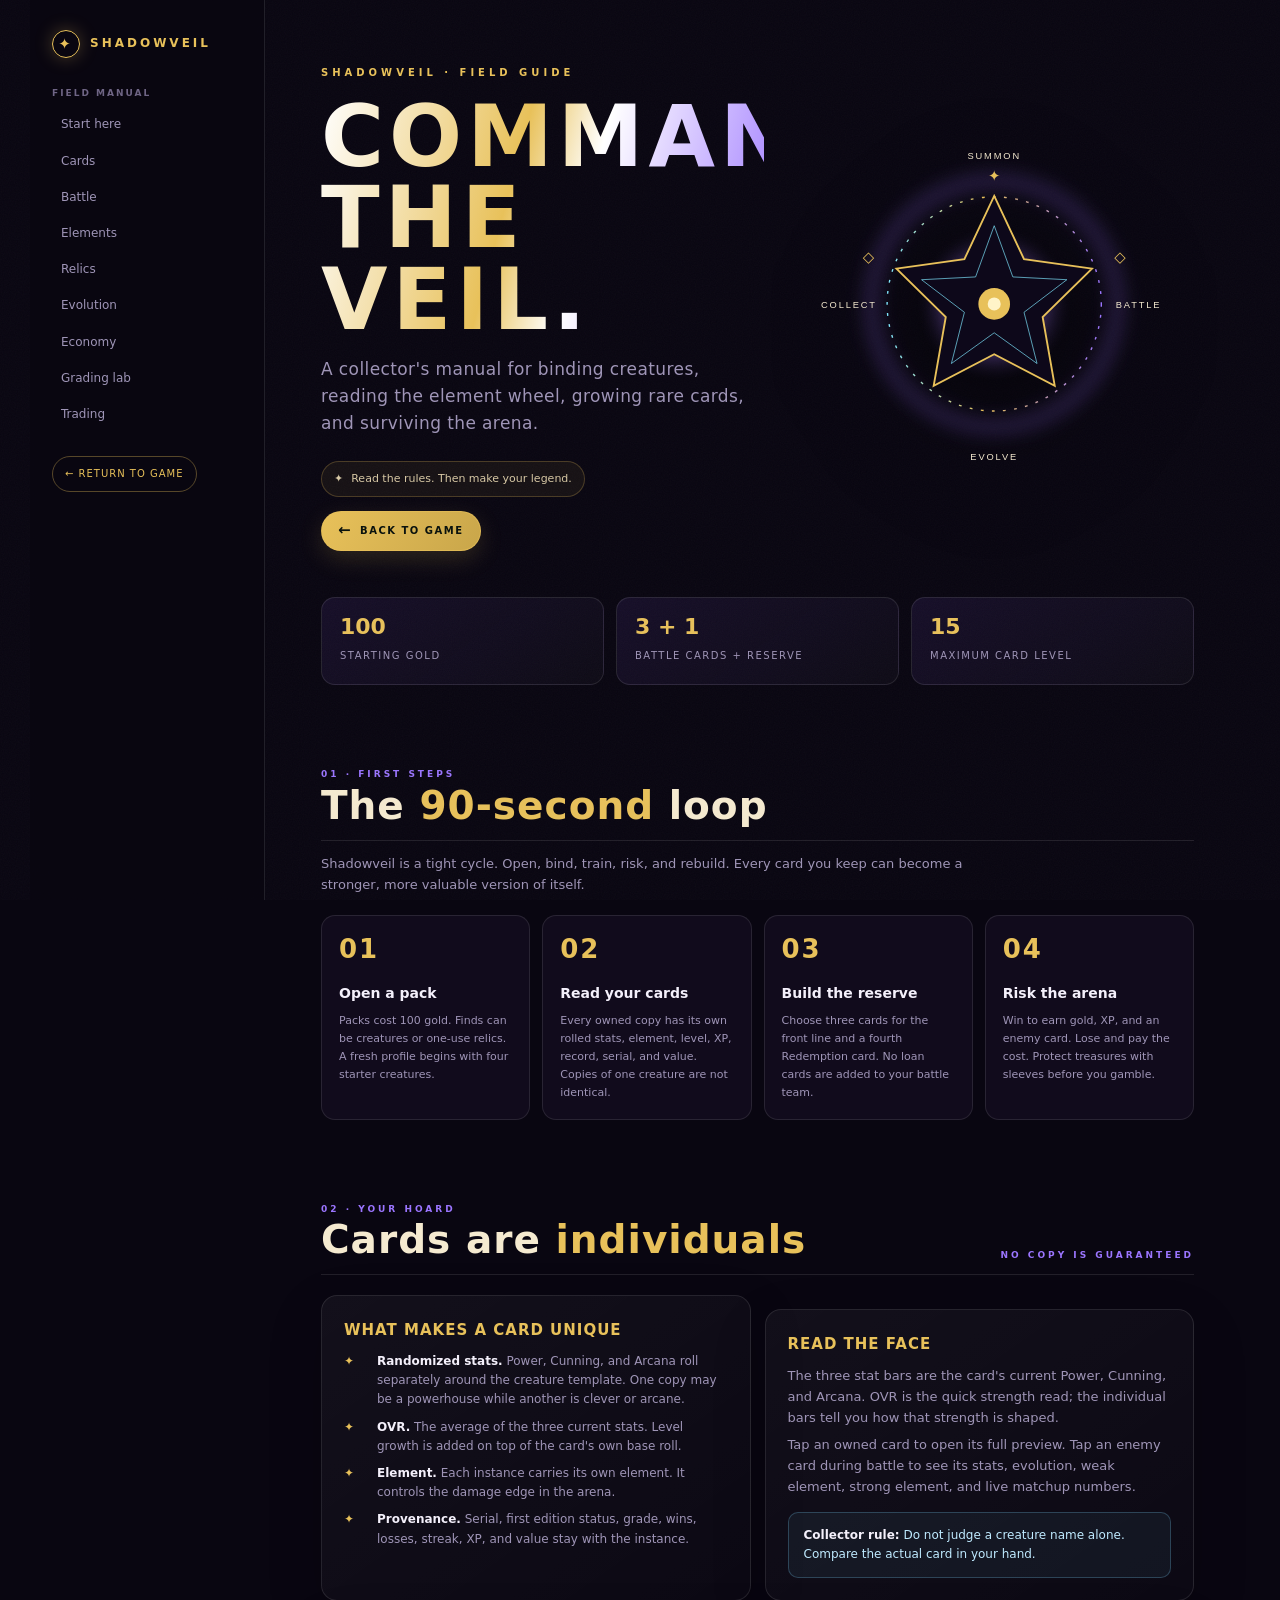
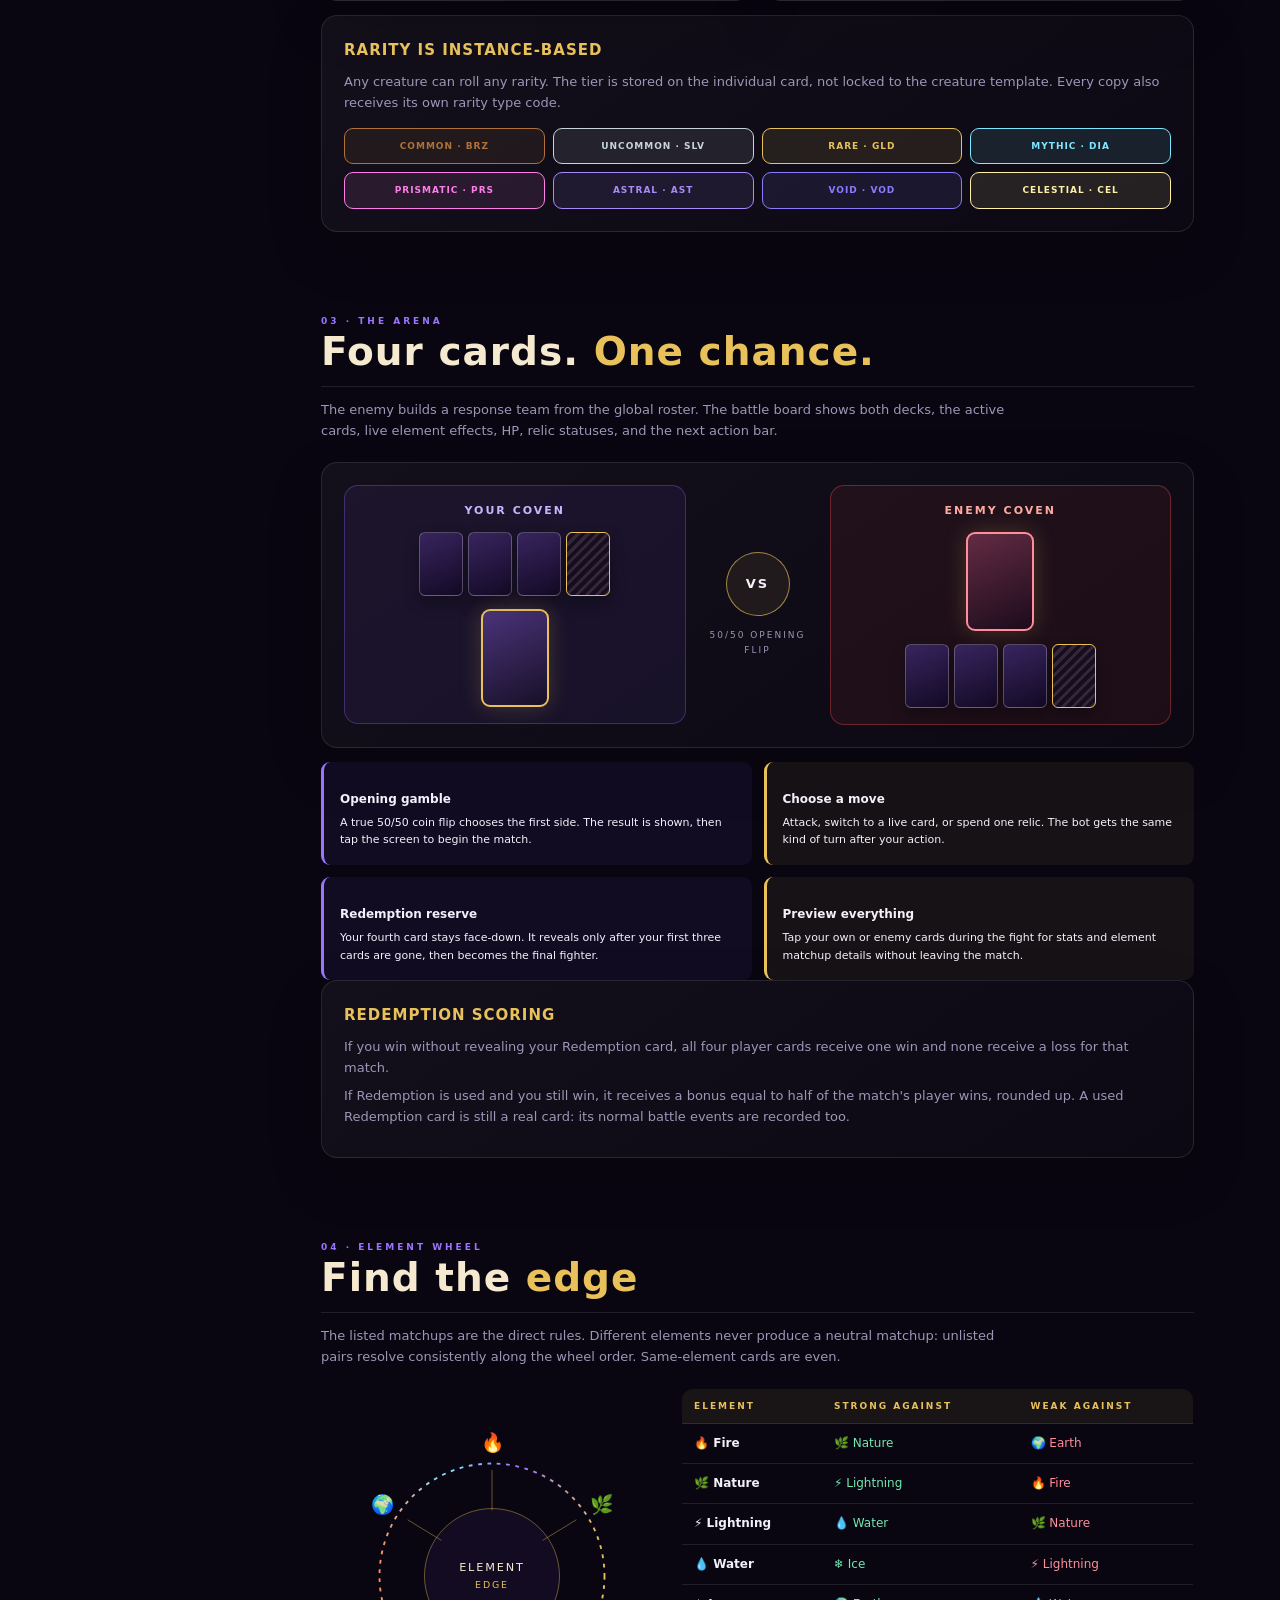
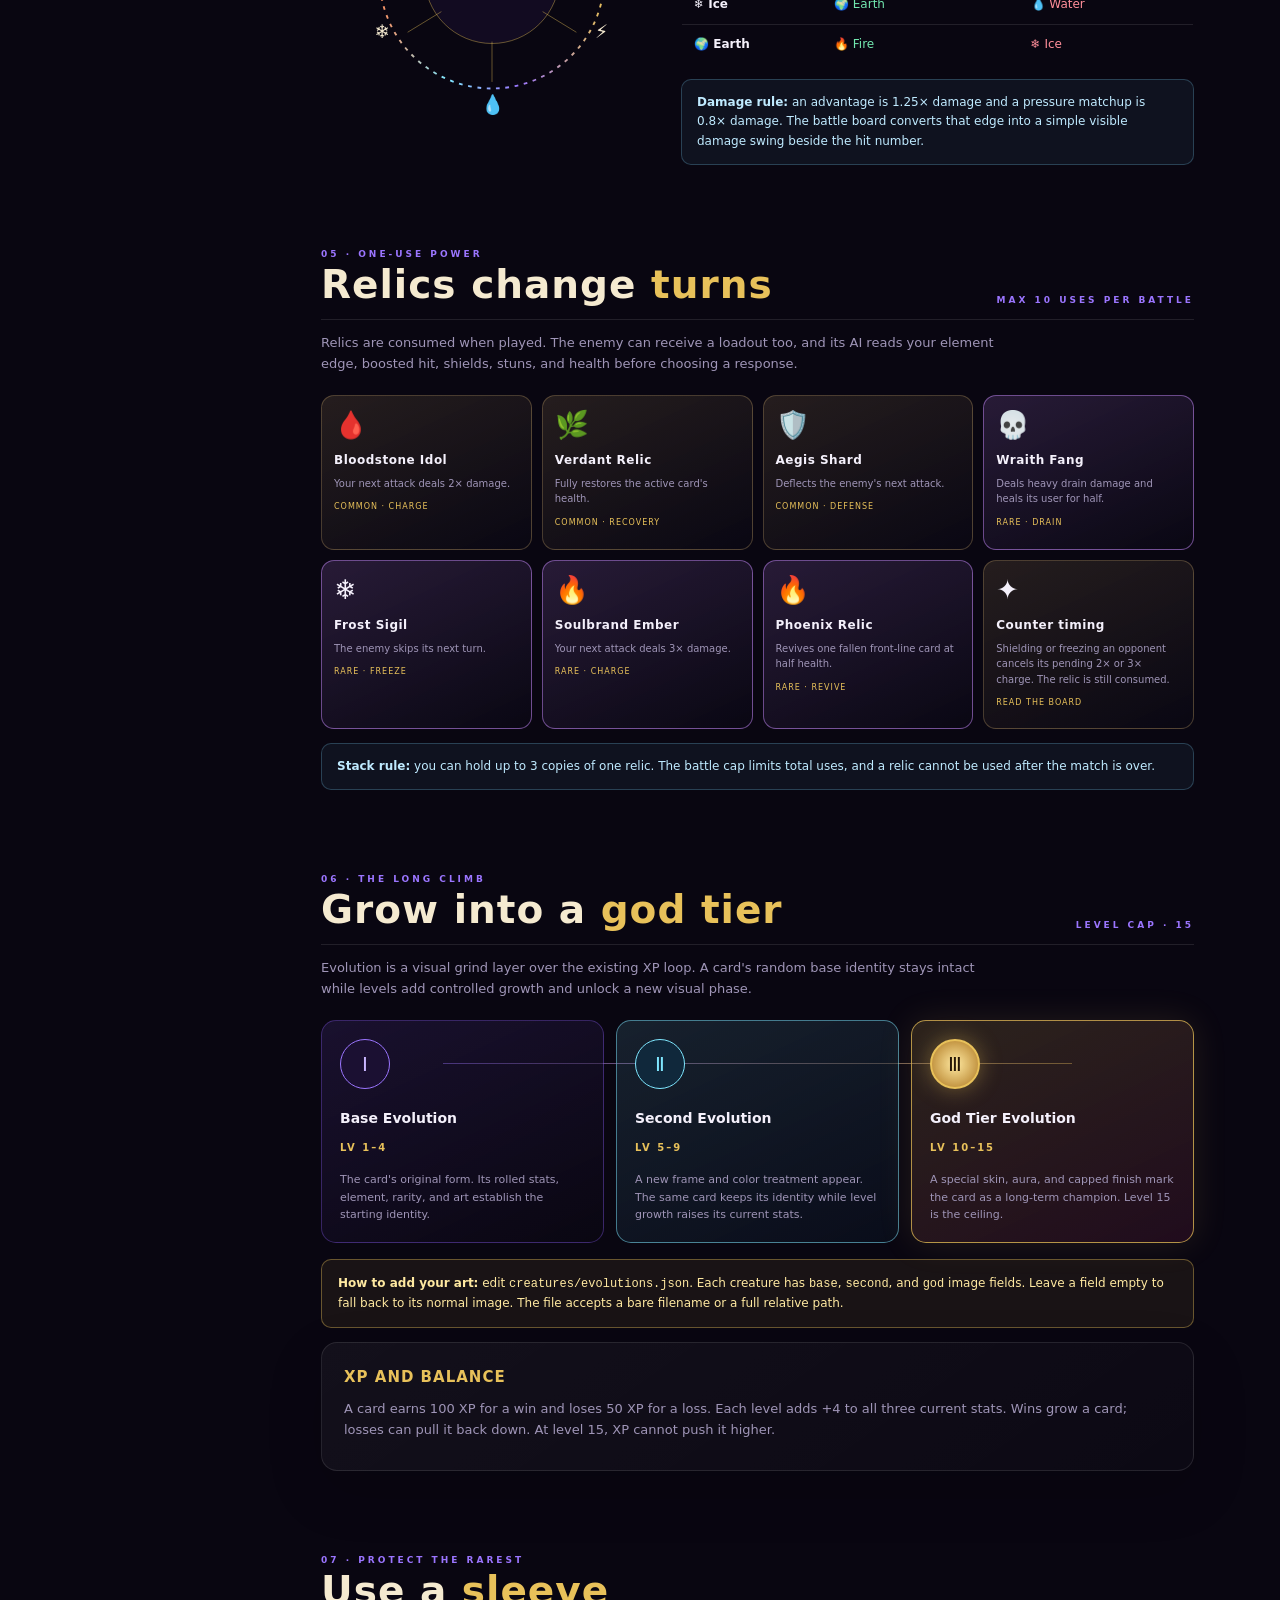
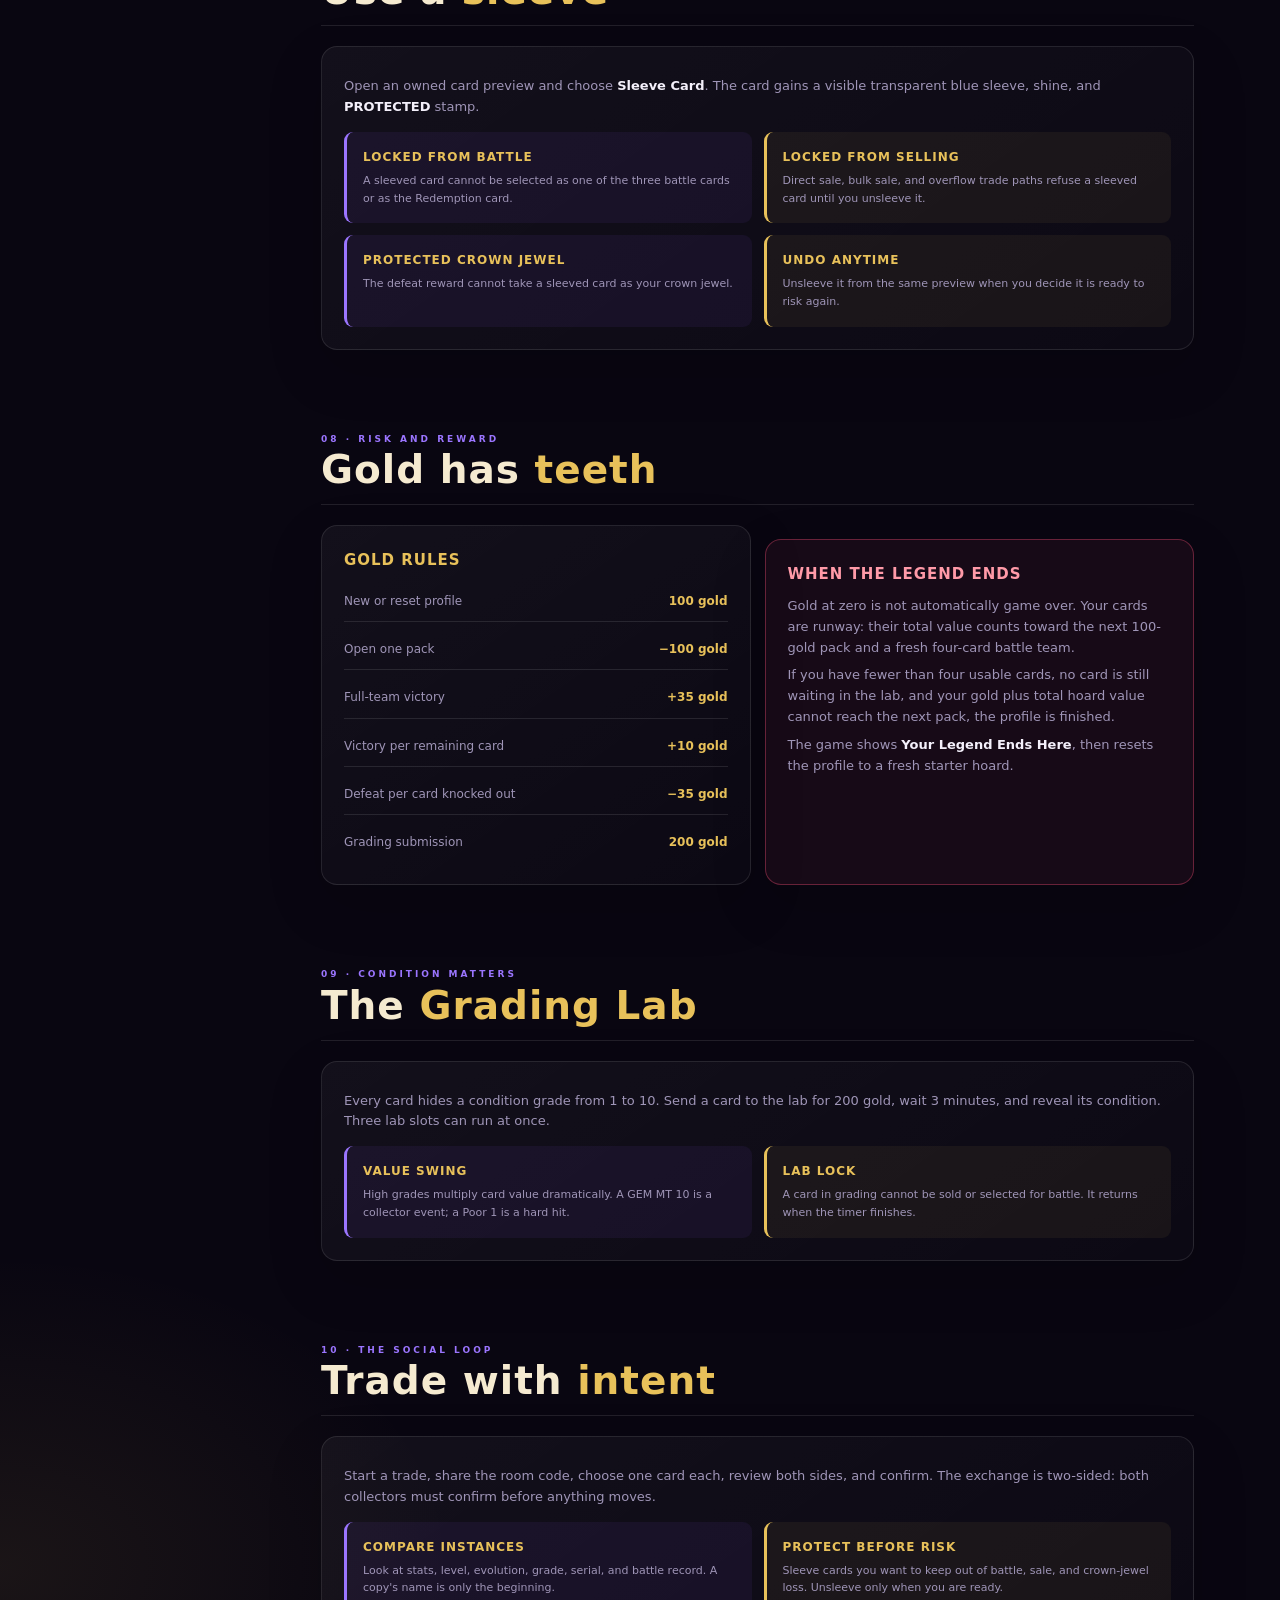
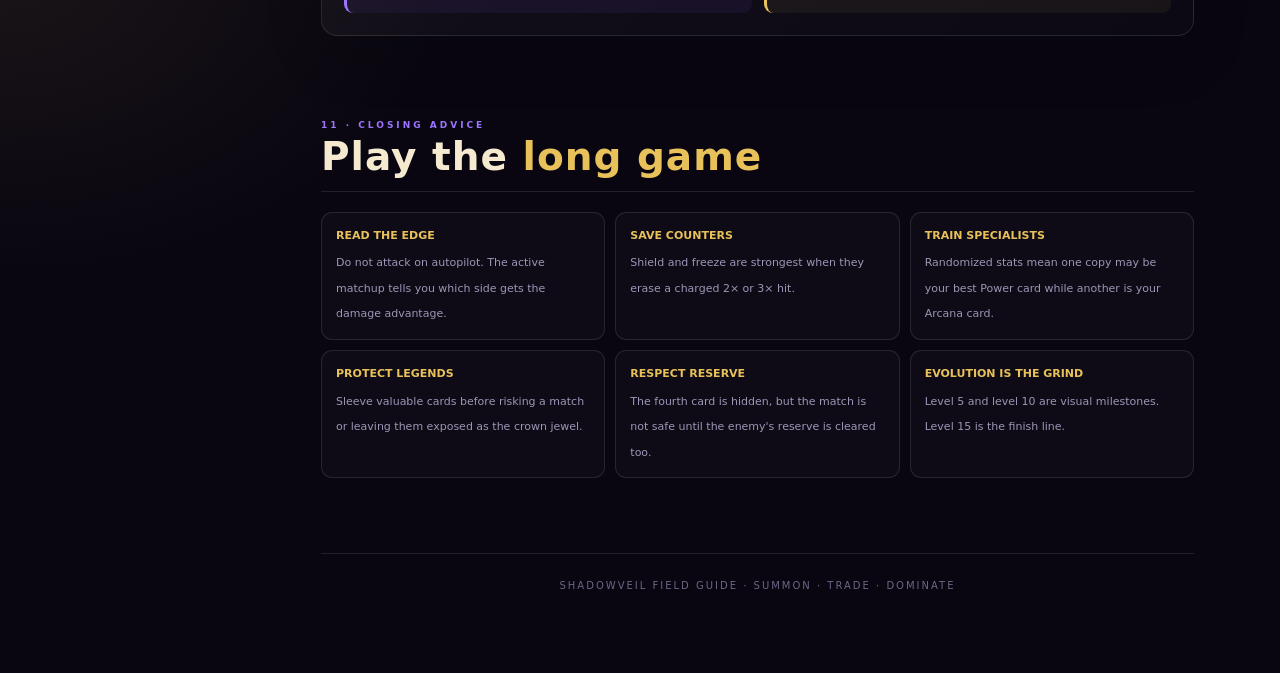
==== commit 38e85998: "Add files via upload" ====
--- a/guide/index.html
+++ b/guide/index.html
@@ -78,6 +78,8 @@
   .fact-list li { display: grid; grid-template-columns: 24px 1fr; gap: 9px; align-items: start; color: var(--muted); font-size: 12px; }
   .fact-list li::before { content: "✦"; color: var(--gold); }
   .fact-list b { color: var(--ink); }
+  .rarity-ladder { display: grid; grid-template-columns: repeat(4, 1fr); gap: 8px; margin-top: 14px; }
+  .rarity-chip { padding: 10px 8px; border: 1px solid var(--rarity, var(--line)); border-radius: 9px; background: color-mix(in srgb, var(--rarity) 10%, transparent); color: var(--rarity); font-size: 9px; font-weight: 800; letter-spacing: 1px; text-align: center; text-transform: uppercase; }
   .battle-layout { display: grid; grid-template-columns: minmax(0, 1fr) 120px minmax(0, 1fr); gap: 12px; align-items: center; }
   .side-board { padding: 16px 12px; border: 1px solid rgba(138,92,246,.35); border-radius: 14px; background: rgba(138,92,246,.08); text-align: center; }
   .side-board.enemy { border-color: rgba(255,80,80,.35); background: rgba(255,80,80,.07); }
@@ -159,7 +161,7 @@
     .section-kicker { font-size: 8px; }
     .hero { grid-template-columns: 1fr; min-height: auto; padding-top: 42px; }
     .hero-visual { min-height: 270px; order: -1; }
-    .quick-grid, .steps, .relic-grid, .tip-grid { grid-template-columns: repeat(2, 1fr); }
+    .quick-grid, .steps, .relic-grid, .tip-grid, .rarity-ladder { grid-template-columns: repeat(2, 1fr); }
     .card-facts, .element-layout, .economy-grid { grid-template-columns: 1fr; }
     .battle-layout { grid-template-columns: 1fr; }
     .element-table { display: block; max-width: 100%; overflow-x: auto; white-space: nowrap; }
@@ -276,6 +278,20 @@
           <div class="callout"><b>Collector rule:</b> Do not judge a creature name alone. Compare the actual card in your hand.</div>
         </div>
       </div>
+      <div class="panel" style="margin-top:14px">
+        <h3>Rarity is instance-based</h3>
+        <p>Any creature can roll any rarity. The tier is stored on the individual card, not locked to the creature template. Every copy also receives its own rarity type code.</p>
+        <div class="rarity-ladder">
+          <span class="rarity-chip" style="--rarity:#b0723a">Common · BRZ</span>
+          <span class="rarity-chip" style="--rarity:#c9d3dd">Uncommon · SLV</span>
+          <span class="rarity-chip" style="--rarity:#e8c15a">Rare · GLD</span>
+          <span class="rarity-chip" style="--rarity:#7fe7ff">Mythic · DIA</span>
+          <span class="rarity-chip" style="--rarity:#ff7de8">Prismatic · PRS</span>
+          <span class="rarity-chip" style="--rarity:#a78bfa">Astral · AST</span>
+          <span class="rarity-chip" style="--rarity:#8b7cff">Void · VOD</span>
+          <span class="rarity-chip" style="--rarity:#fff0a6">Celestial · CEL</span>
+        </div>
+      </div>
     </section>
 
     <section id="battle">
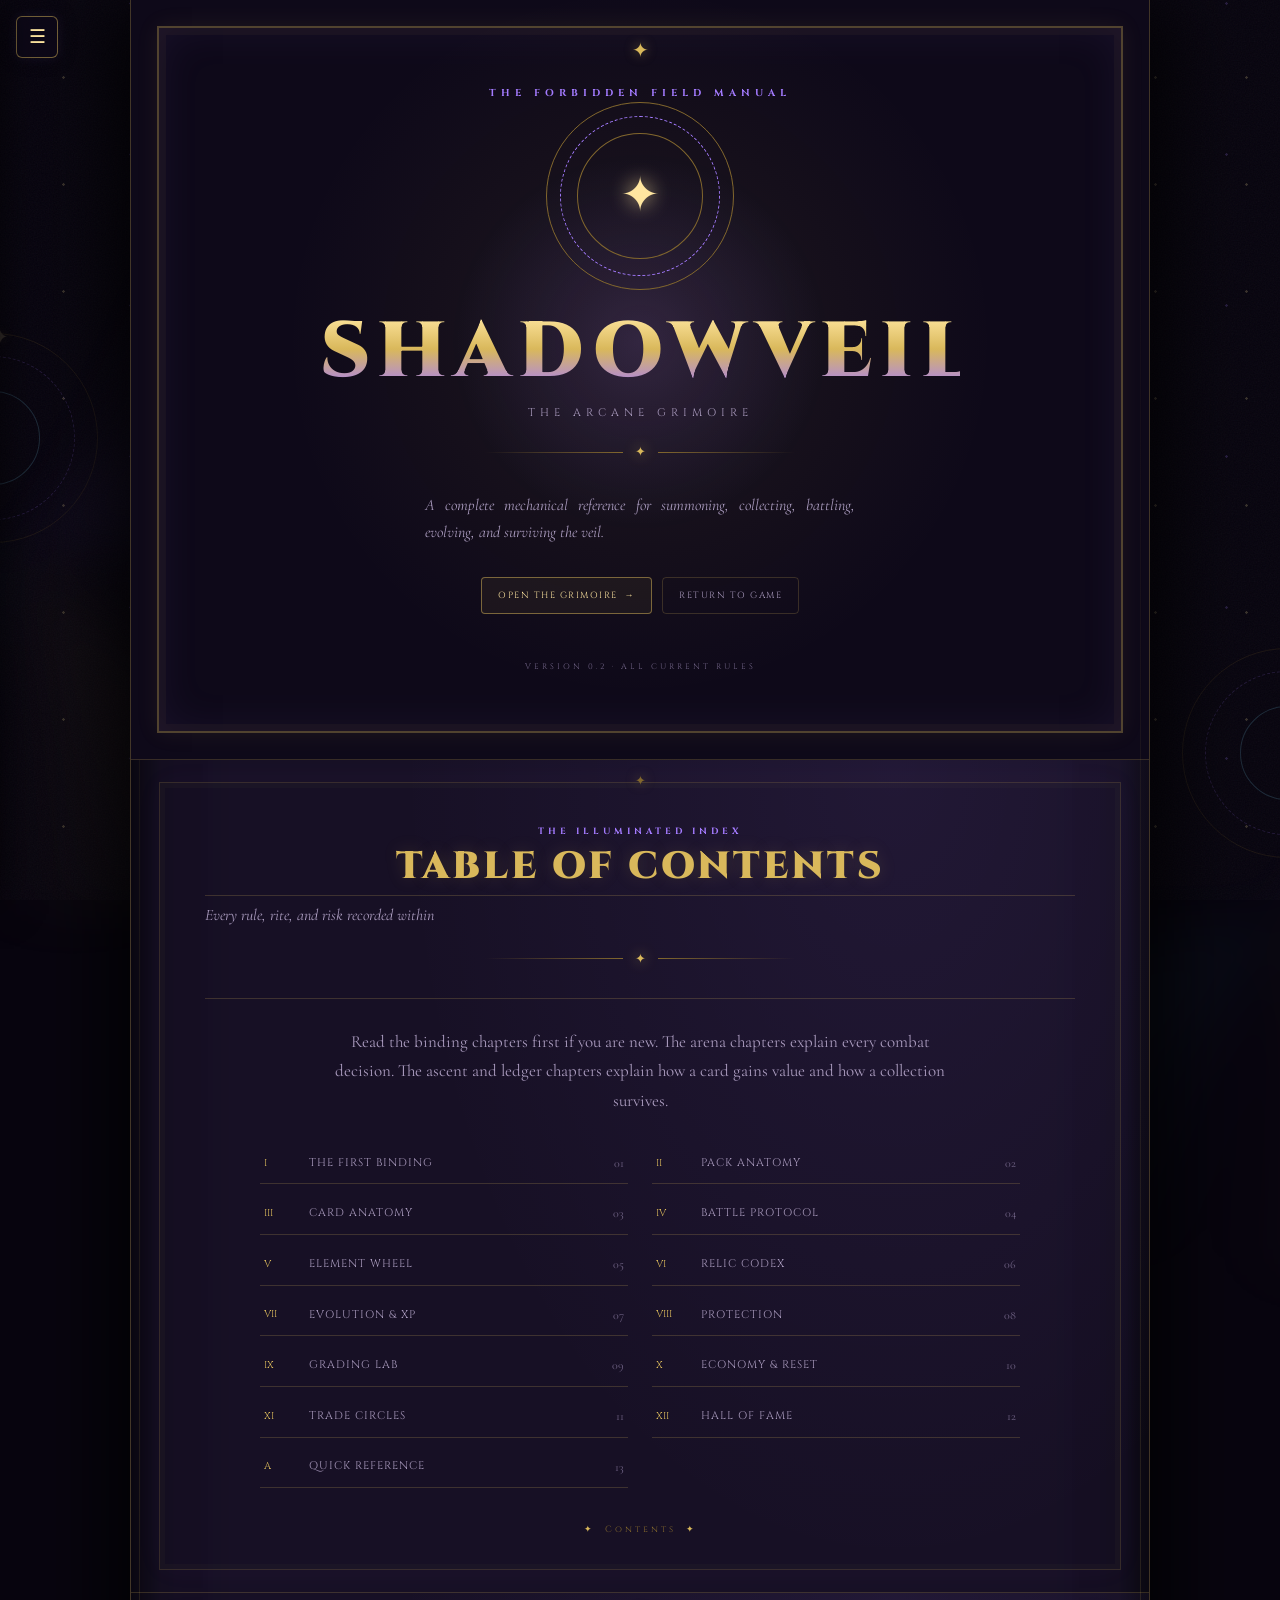
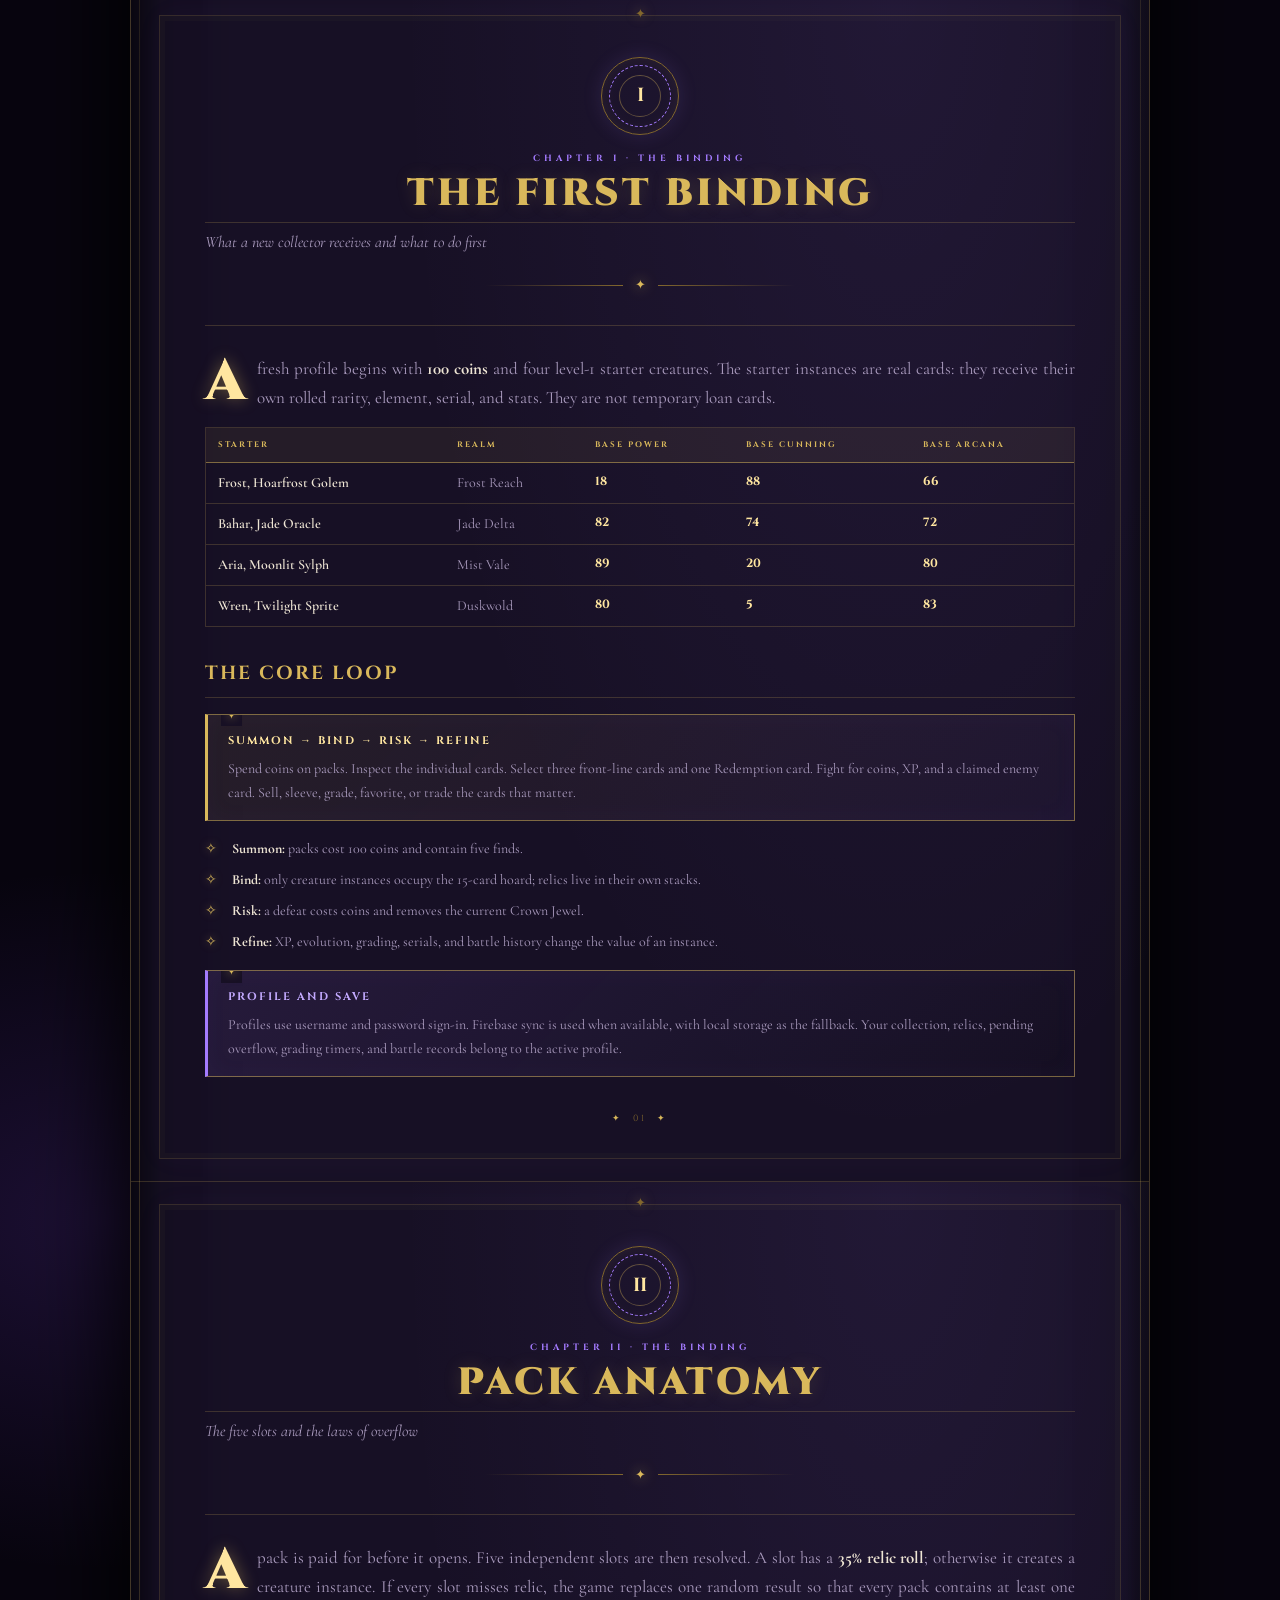
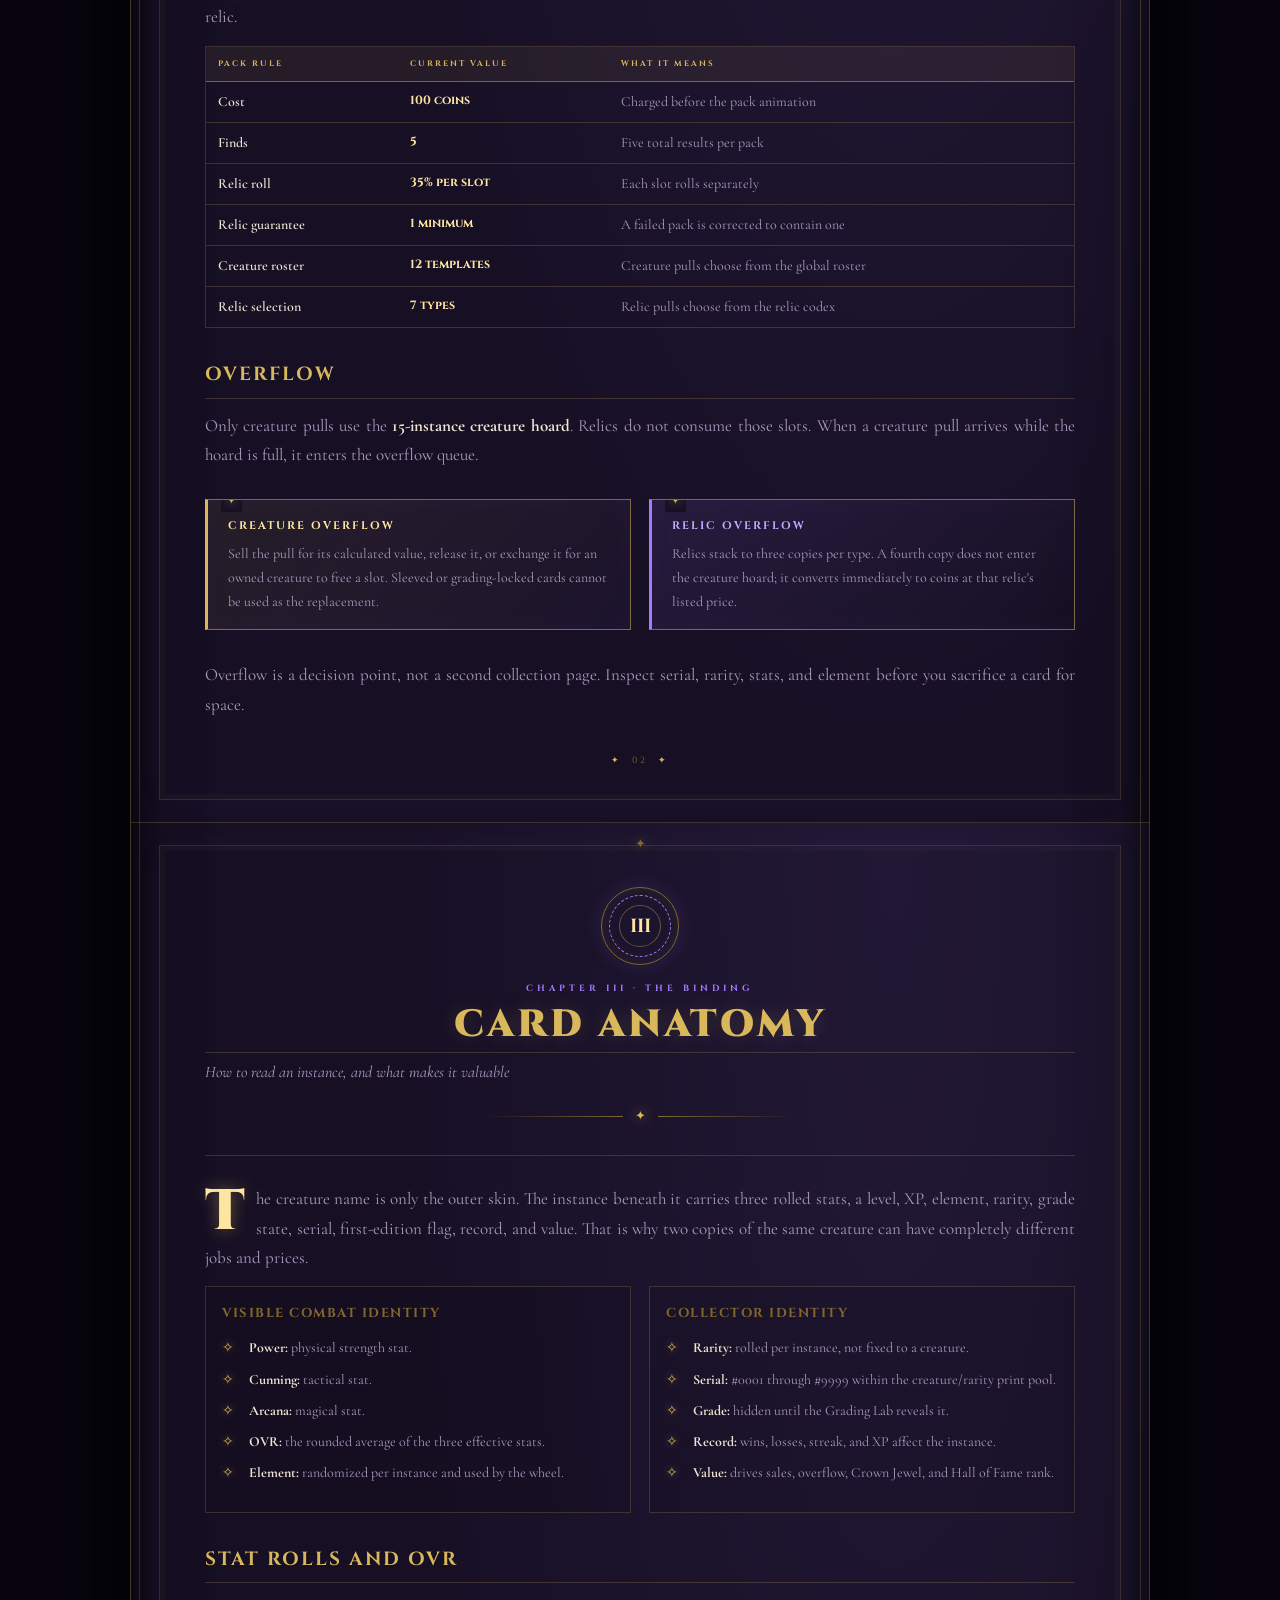
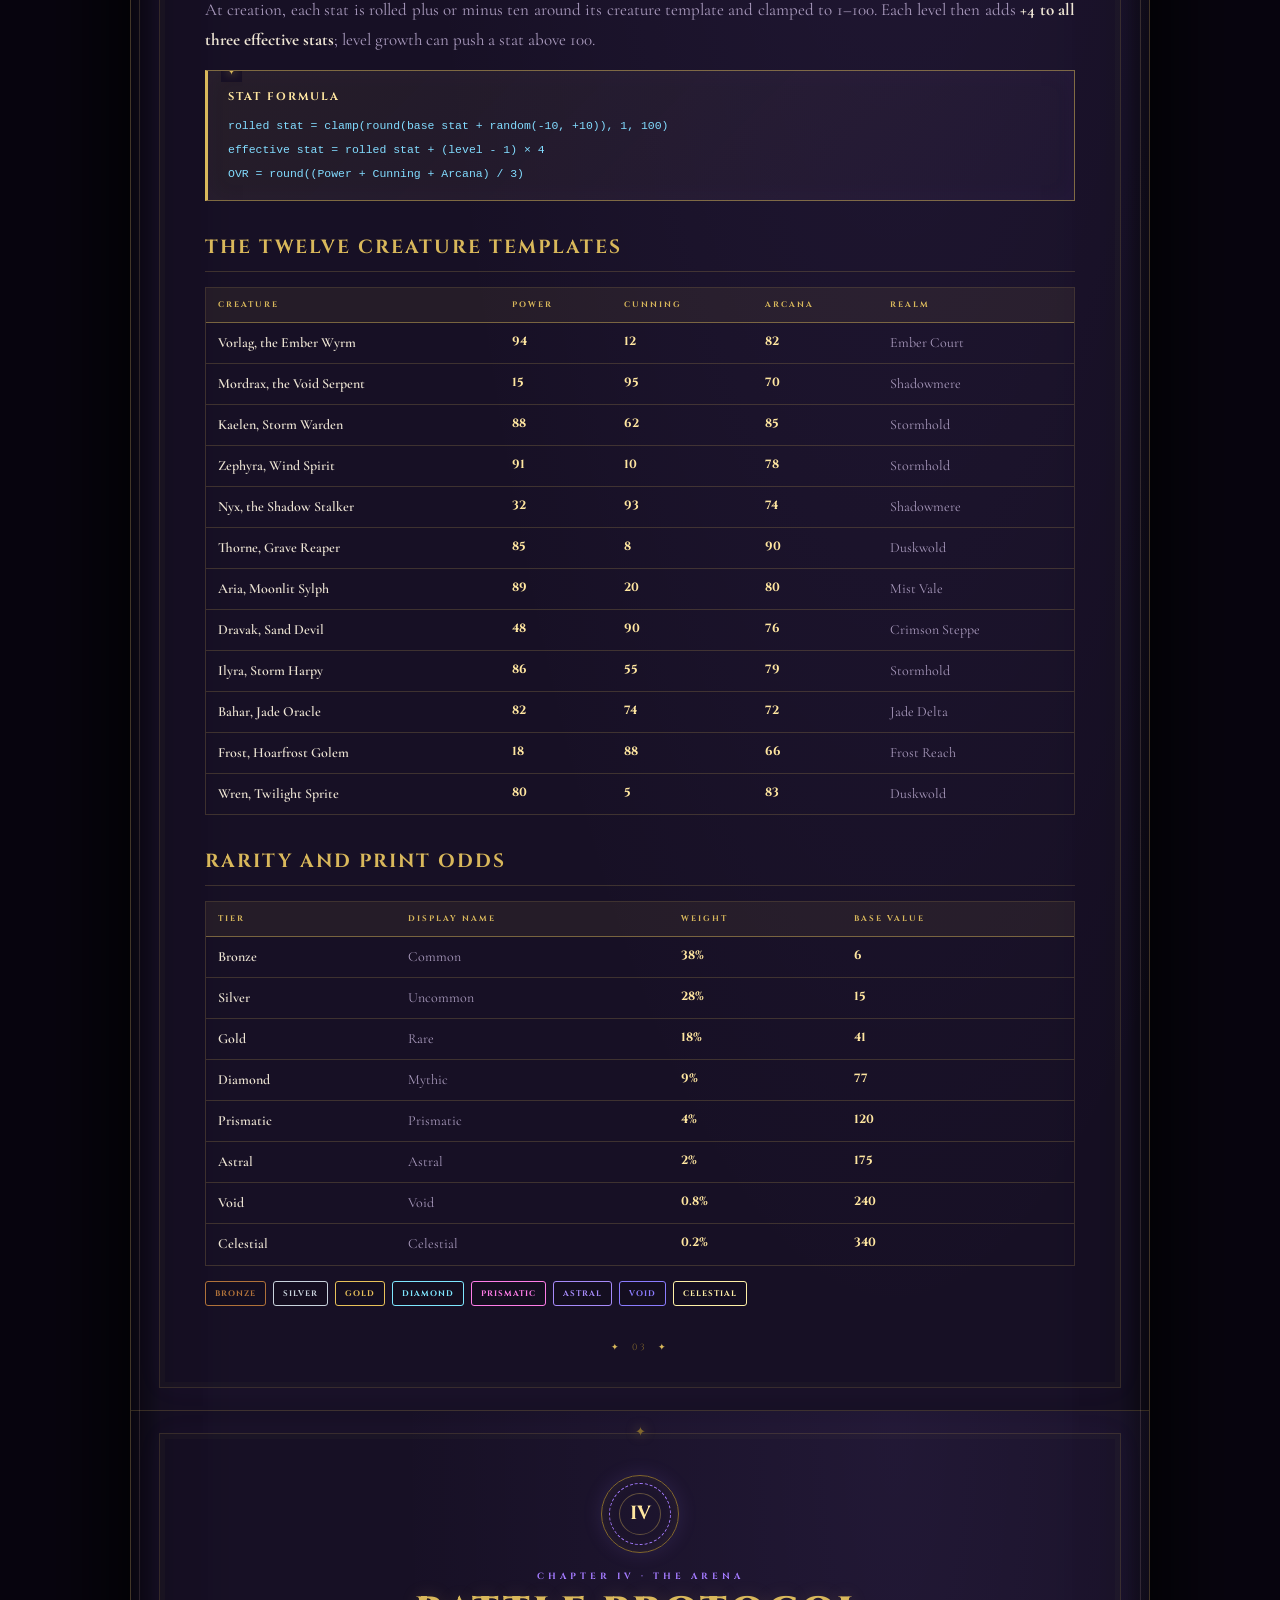
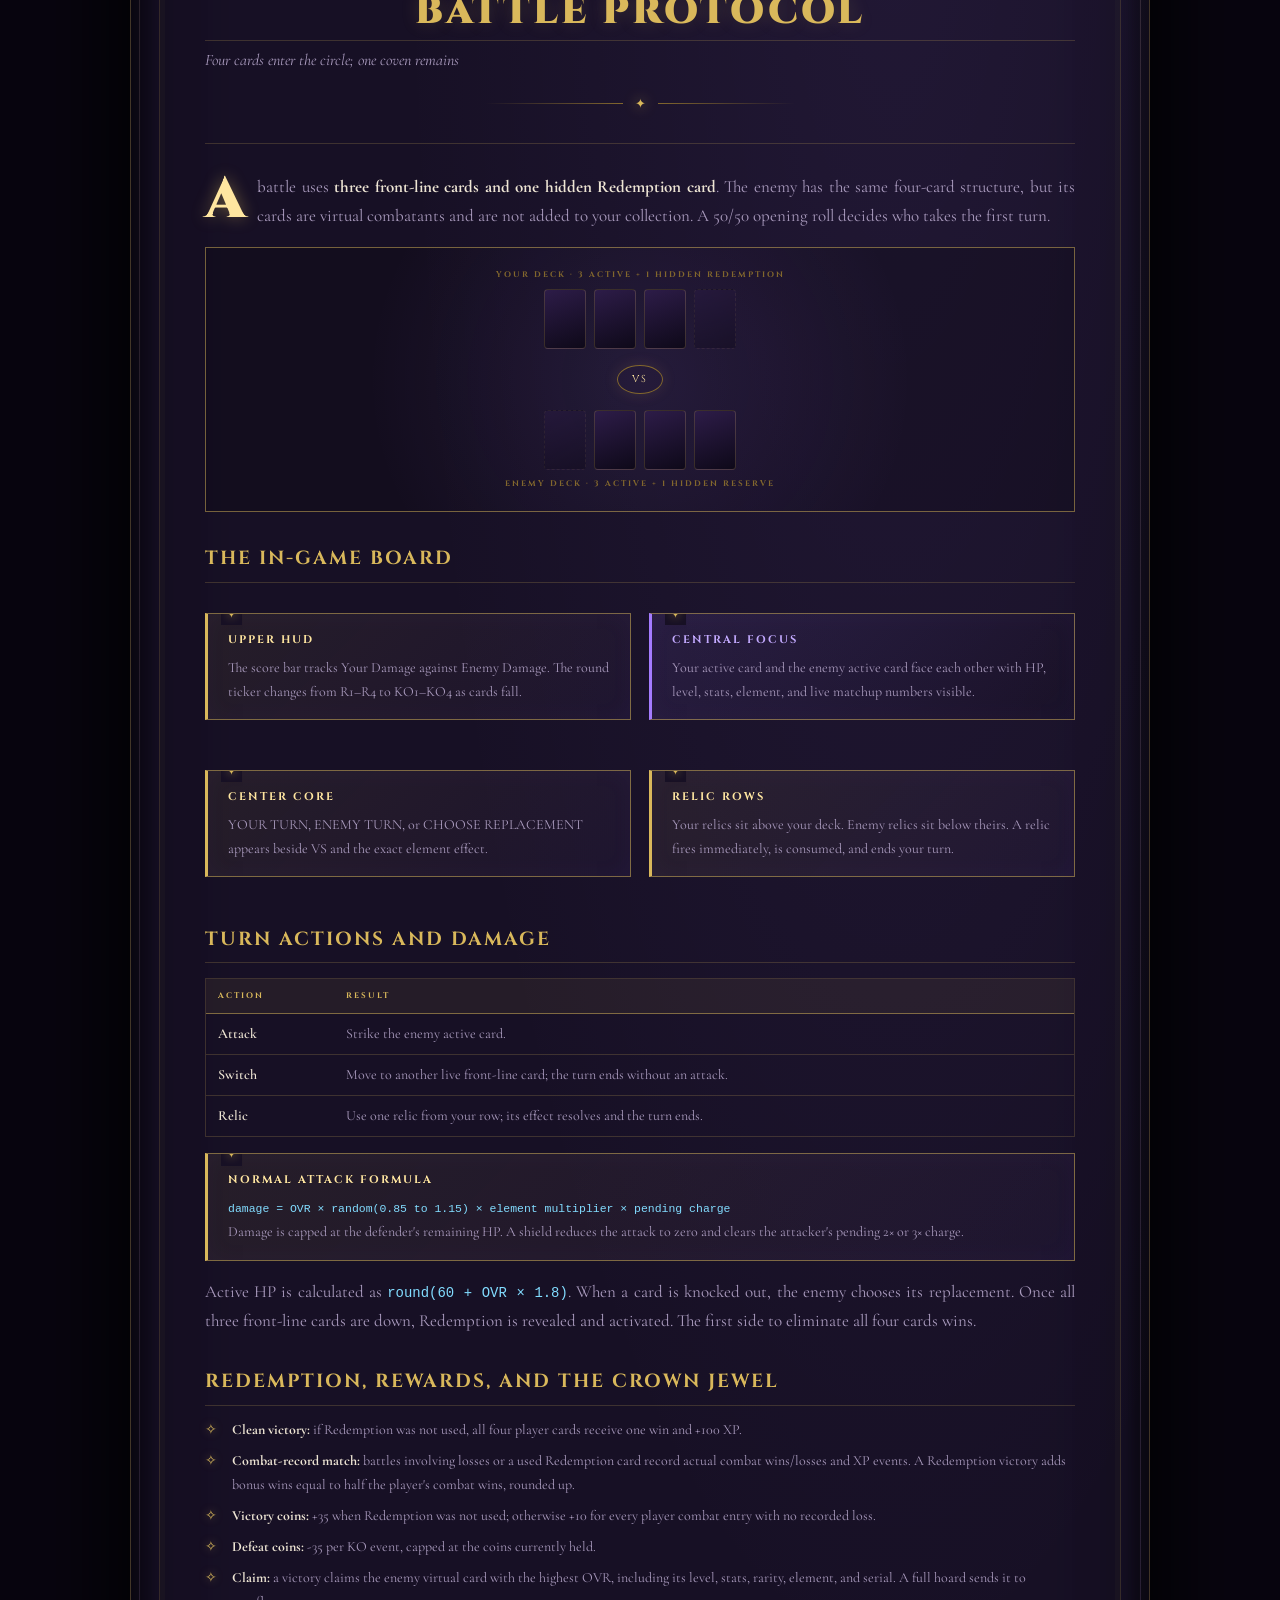
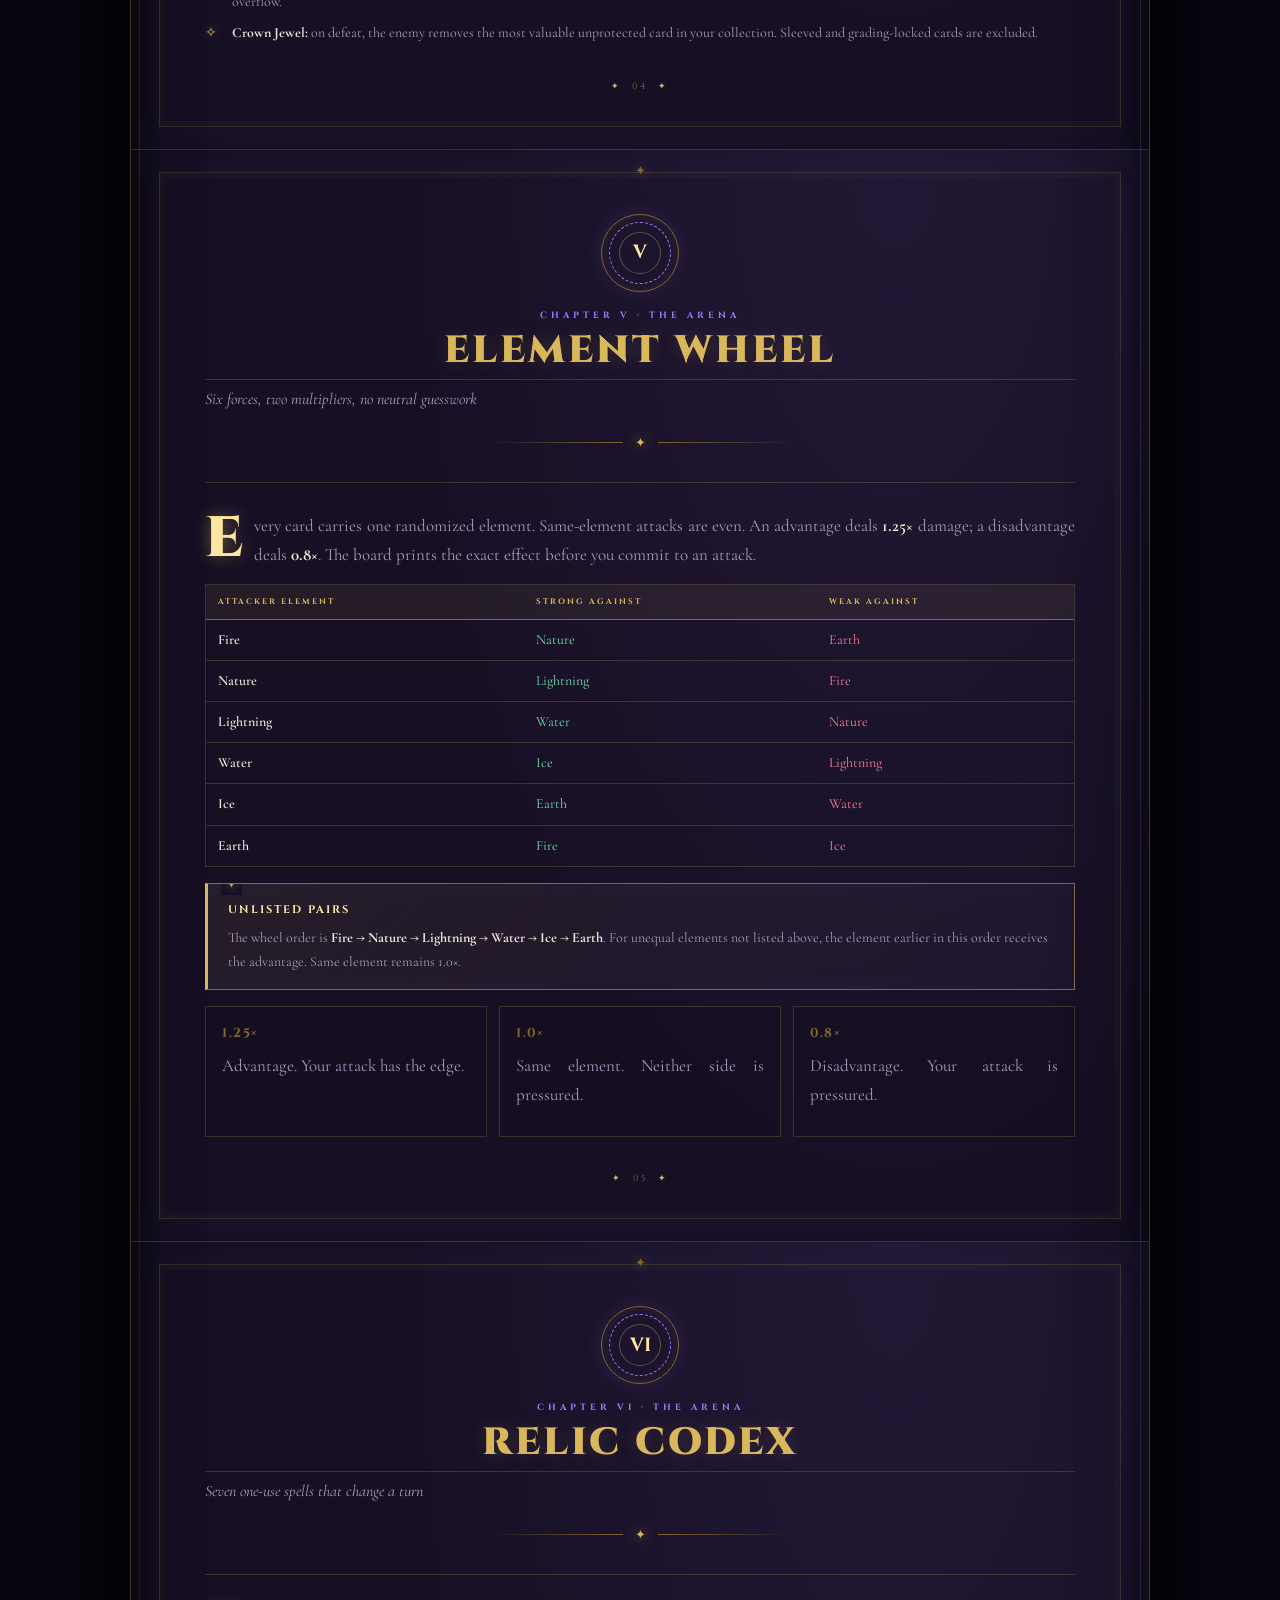
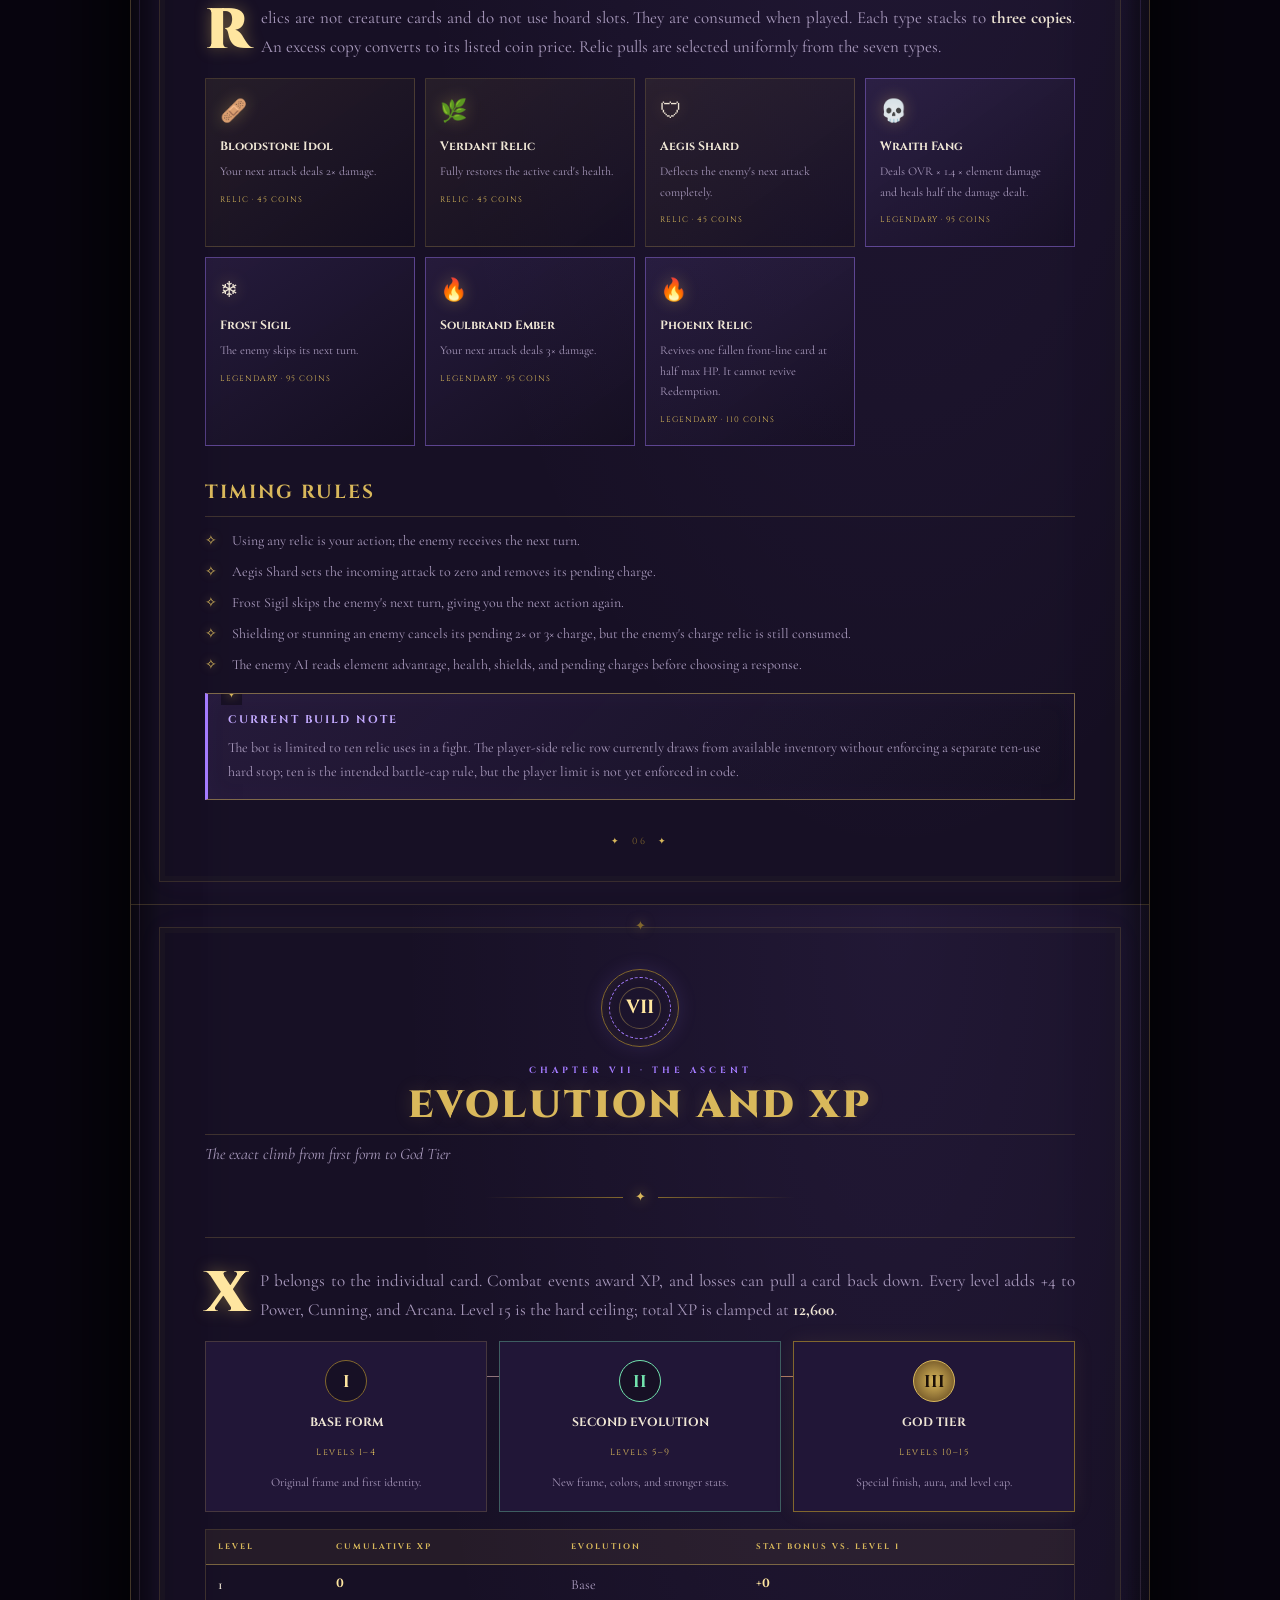
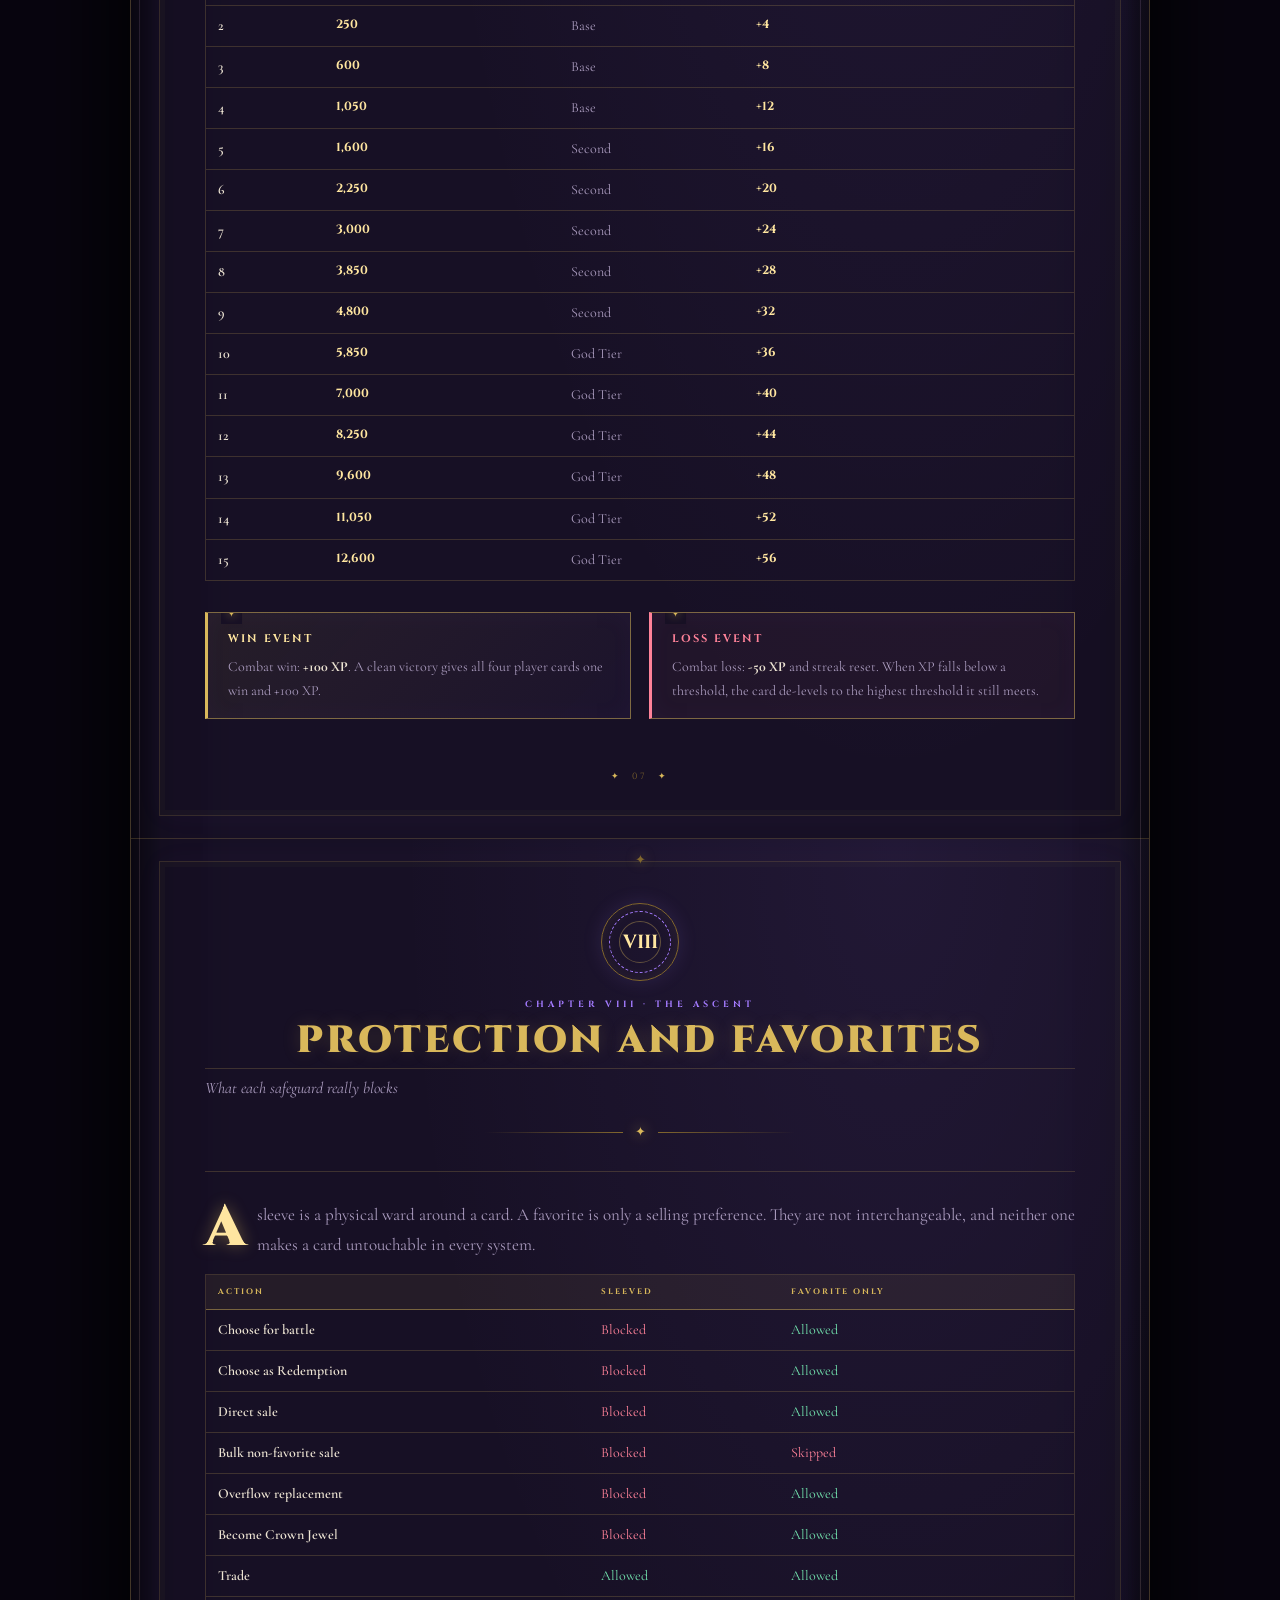
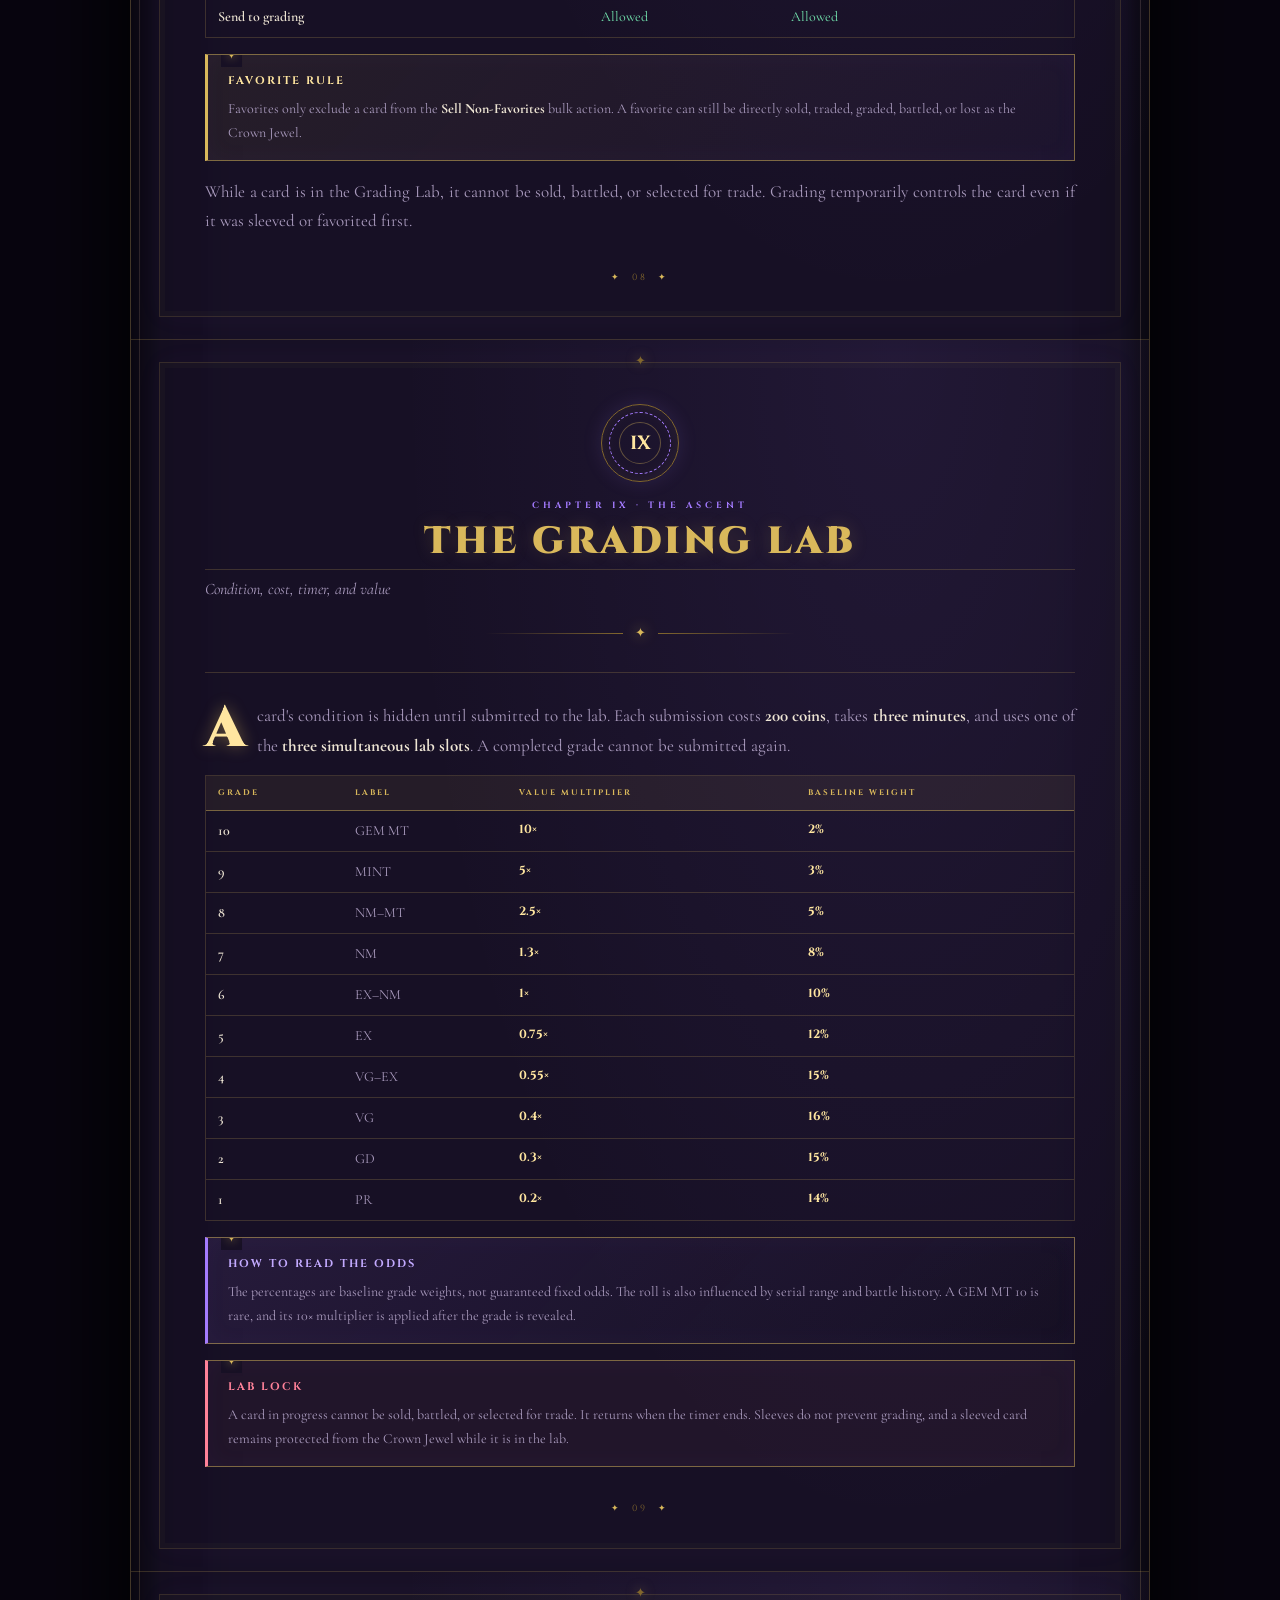
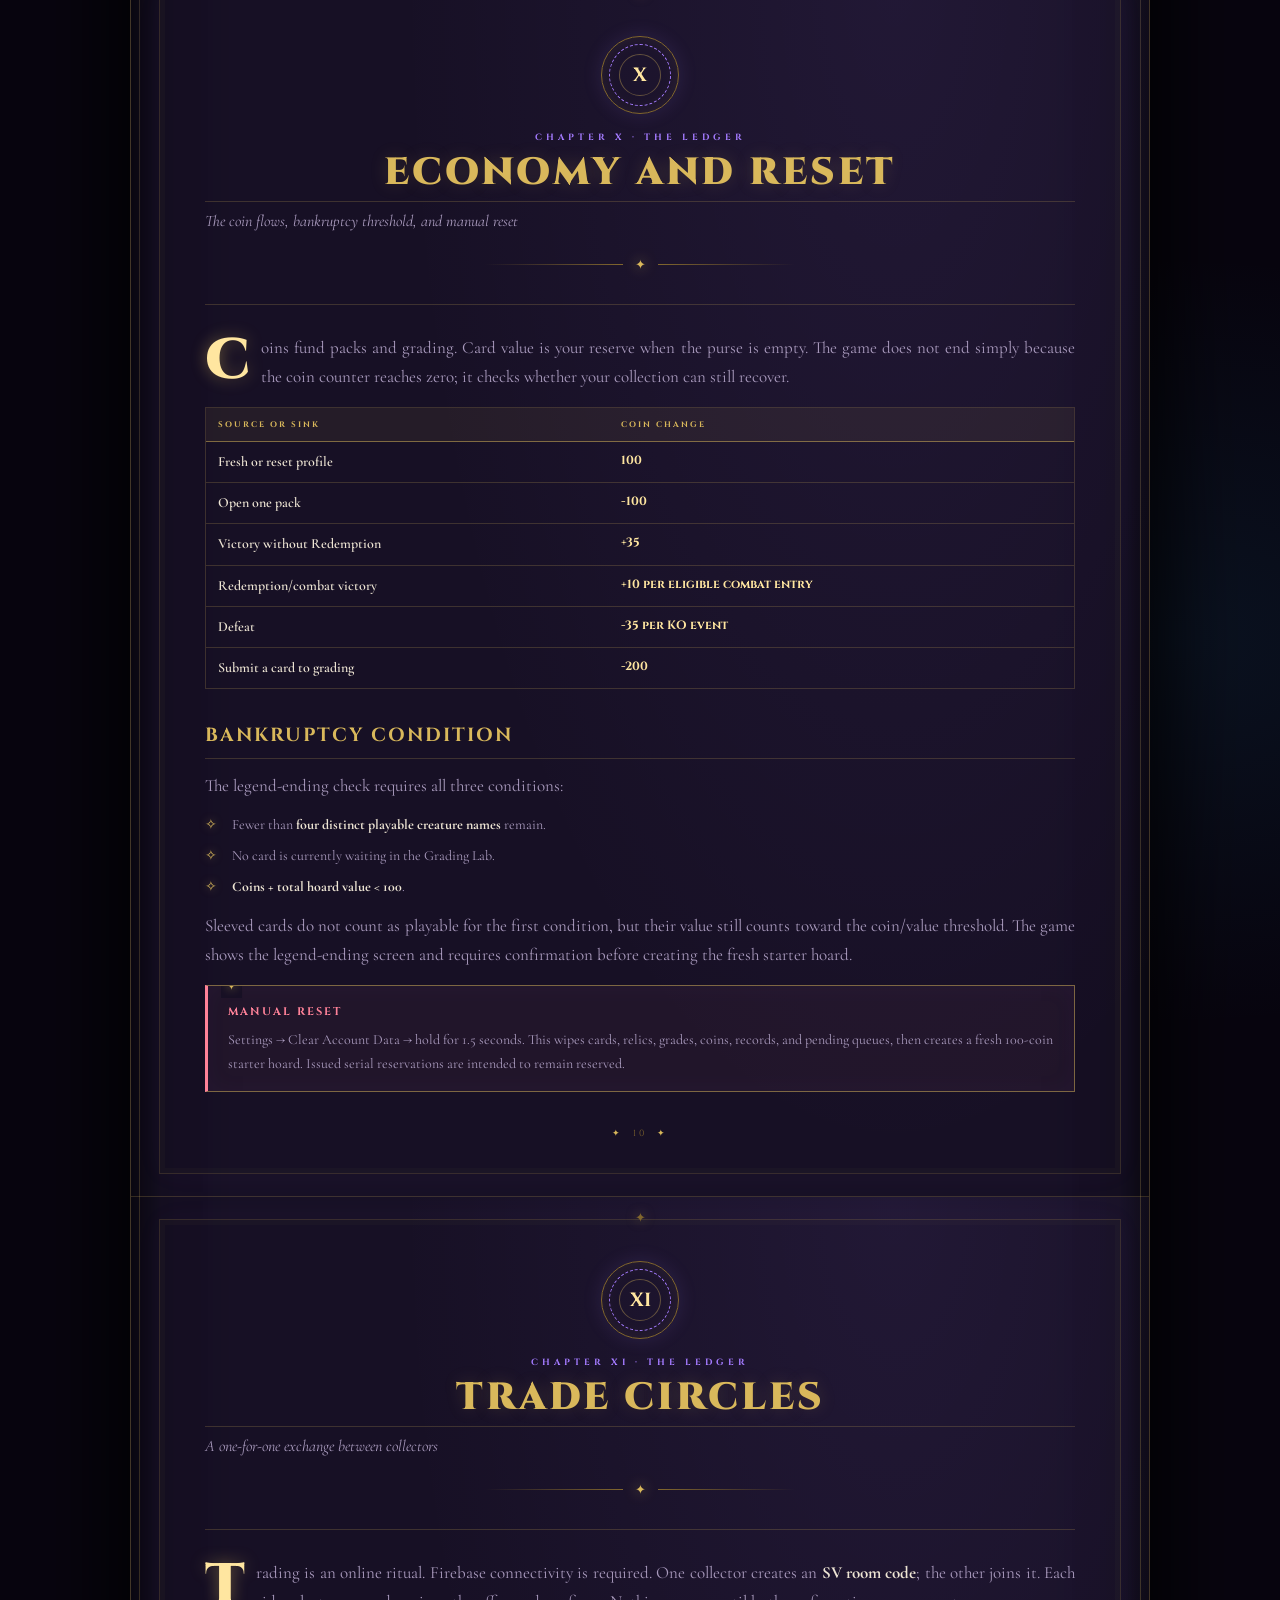
==== commit 28b21939: "Add files via upload" ====
--- a/guide/index.html
+++ b/guide/index.html
@@ -3,454 +3,933 @@
 <head>
 <meta charset="utf-8">
 <meta name="viewport" content="width=device-width, initial-scale=1">
-<meta name="theme-color" content="#090611">
-<title>Shadowveil Field Guide</title>
+<meta name="theme-color" content="#0b0715">
+<title>Shadowveil: The Arcane Grimoire</title>
+<link rel="preconnect" href="https://fonts.googleapis.com">
+<link href="https://fonts.googleapis.com/css2?family=Cinzel:wght@400;600;700;900&family=Cormorant+Garamond:ital,wght@0,400;0,600;0,700;1,400;1,600&family=MedievalSharp&display=swap" rel="stylesheet">
 <style>
   :root {
-    --bg: #090611;
-    --panel: #110b1c;
-    --panel-2: #171026;
-    --ink: #f4f0fb;
-    --muted: #9f95b7;
-    --line: rgba(255,255,255,.1);
-    --gold: #e8c15a;
-    --violet: #9b75ff;
-    --cyan: #7fe7ff;
-    --green: #72e8b0;
-    --red: #ff8e9a;
-    --max: 1220px;
+    --void: #08050f;
+    --night: #0e0919;
+    --paper: #171025;
+    --paper-2: #211637;
+    --paper-3: #2d1c48;
+    --ink: #eee5d4;
+    --muted: #a99abd;
+    --faint: #716486;
+    --gold: #d9b85b;
+    --gold-hi: #ffe6a0;
+    --gold-dim: #82672d;
+    --violet: #a47bff;
+    --blue: #82dcff;
+    --green: #72e3ae;
+    --red: #ff8299;
+    --line: rgba(217,184,91,.2);
+    --line-hi: rgba(217,184,91,.5);
+    --max: 1020px;
   }
   * { box-sizing: border-box; }
   html { scroll-behavior: smooth; }
   body {
     margin: 0; color: var(--ink); background:
-      radial-gradient(900px 500px at 90% -10%, rgba(138,92,246,.2), transparent 65%),
-      radial-gradient(700px 480px at 0 90%, rgba(232,193,90,.08), transparent 65%),
-      var(--bg);
-    font-family: "Segoe UI", system-ui, sans-serif; line-height: 1.6;
-  }
-  body::before { content: ""; position: fixed; inset: 0; pointer-events: none; opacity: .035; background-image: url("data:image/svg+xml,%3Csvg xmlns='http://www.w3.org/2000/svg' width='150' height='150'%3E%3Cfilter id='n'%3E%3CfeTurbulence type='fractalNoise' baseFrequency='.85' numOctaves='2'/%3E%3C/filter%3E%3Crect width='150' height='150' filter='url(%23n)'/%3E%3C/svg%3E"); }
+      radial-gradient(700px 500px at 8% 15%, rgba(112,61,201,.2), transparent 70%),
+      radial-gradient(800px 550px at 92% 80%, rgba(31,116,161,.12), transparent 70%),
+      radial-gradient(500px 360px at 50% 40%, rgba(217,184,91,.06), transparent 70%),
+      var(--void);
+    font-family: 'Cormorant Garamond', Georgia, serif;
+    font-size: 17px; line-height: 1.72;
+    -webkit-font-smoothing: antialiased;
+  }
+  body::before {
+    content: ""; position: fixed; inset: 0; pointer-events: none; z-index: 1; opacity: .055;
+    background-image: url("data:image/svg+xml,%3Csvg xmlns='http://www.w3.org/2000/svg' width='180' height='180'%3E%3Cfilter id='n'%3E%3CfeTurbulence type='fractalNoise' baseFrequency='.75' numOctaves='3' stitchTiles='stitch'/%3E%3C/filter%3E%3Crect width='180' height='180' filter='url(%23n)' opacity='.8'/%3E%3C/svg%3E");
+  }
+  body::after {
+    content: ""; position: fixed; inset: 0; pointer-events: none; z-index: 0;
+    opacity: .28; background-image:
+      radial-gradient(circle, rgba(255,230,160,.7) 0 1px, transparent 1.5px),
+      radial-gradient(circle, rgba(164,123,255,.7) 0 1px, transparent 1.5px);
+    background-size: 91px 107px, 137px 151px;
+    background-position: 18px 24px, 62px 79px;
+    animation: star-drift 28s linear infinite;
+  }
   a { color: inherit; }
-  .guide-shell { display: grid; grid-template-columns: 235px minmax(0, 1fr); width: min(var(--max), 100%); min-height: 100vh; margin: 0 auto; }
-  .guide-nav { position: sticky; top: 0; align-self: start; height: 100vh; padding: 30px 22px; border-right: 1px solid var(--line); background: rgba(9,6,17,.7); backdrop-filter: blur(14px); }
-  .brand { display: flex; align-items: center; gap: 10px; margin-bottom: 28px; color: var(--gold); font-size: 12px; font-weight: 800; letter-spacing: 3px; text-decoration: none; text-transform: uppercase; }
-  .brand-mark { display: grid; place-items: center; width: 28px; height: 28px; border: 1px solid var(--gold); border-radius: 50%; box-shadow: 0 0 18px rgba(232,193,90,.28); font-size: 15px; }
-  .nav-label { margin: 22px 0 8px; color: #6f6585; font-size: 9px; font-weight: 700; letter-spacing: 2px; text-transform: uppercase; }
-  .guide-nav nav { display: flex; flex-direction: column; gap: 3px; }
-  .guide-nav nav a { padding: 7px 9px; border-radius: 8px; color: var(--muted); font-size: 12px; text-decoration: none; transition: color .2s, background .2s, transform .2s; }
-  .guide-nav nav a:hover { color: var(--ink); background: rgba(138,92,246,.14); transform: translateX(3px); }
-  .back-link { display: inline-flex; margin-top: 25px; padding: 9px 12px; border: 1px solid rgba(232,193,90,.35); border-radius: 999px; color: var(--gold); font-size: 10px; letter-spacing: 1px; text-decoration: none; text-transform: uppercase; }
-  main { min-width: 0; padding: 0 56px 80px; }
-  .hero { position: relative; display: grid; grid-template-columns: minmax(0, 1.05fr) minmax(260px, .95fr); align-items: center; gap: 30px; min-height: 520px; padding: 58px 0 46px; }
-  .eyebrow { color: var(--gold); font-size: 10px; font-weight: 800; letter-spacing: 4px; text-transform: uppercase; }
-  h1 { max-width: 680px; margin: 12px 0 15px; font-size: clamp(42px, 7vw, 86px); letter-spacing: 5px; line-height: .95; background: linear-gradient(105deg, #fff, var(--gold) 42%, #fff 58%, var(--violet)); -webkit-background-clip: text; background-clip: text; color: transparent; }
-  .hero-lead { max-width: 560px; margin: 0; color: var(--muted); font-size: 17px; letter-spacing: .4px; }
-  .hero-note { display: inline-flex; gap: 8px; align-items: center; margin-top: 24px; padding: 8px 12px; border: 1px solid rgba(232,193,90,.24); border-radius: 999px; background: rgba(232,193,90,.06); color: #d7c8a5; font-size: 11px; }
-  .hero-actions { display: flex; flex-wrap: wrap; gap: 10px; margin-top: 14px; }
-  .guide-cta { display: inline-flex; align-items: center; gap: 8px; padding: 11px 16px; border: 1px solid rgba(232,193,90,.58); border-radius: 999px; background: linear-gradient(120deg, var(--gold), #c9a64a); color: #0a120d; font-size: 10px; font-weight: 800; letter-spacing: 1.5px; text-decoration: none; text-transform: uppercase; box-shadow: 0 8px 24px rgba(232,193,90,.16); }
-  .guide-cta:hover { transform: translateY(-2px); box-shadow: 0 12px 30px rgba(232,193,90,.28); }
-  .guide-cta-icon { font-size: 15px; line-height: 1; }
-  .hero-visual { position: relative; min-height: 350px; display: grid; place-items: center; }
-  .hero-visual svg { width: min(100%, 430px); overflow: visible; filter: drop-shadow(0 25px 45px rgba(0,0,0,.55)); }
-  .quick-grid { display: grid; grid-template-columns: repeat(3, 1fr); gap: 12px; margin: 0 0 70px; }
-  .quick-card { padding: 18px; border: 1px solid var(--line); border-radius: 14px; background: linear-gradient(145deg, rgba(138,92,246,.1), rgba(255,255,255,.025)); }
-  .quick-card b { display: block; margin-bottom: 3px; color: var(--gold); font-size: 22px; line-height: 1; }
-  .quick-card span { color: var(--muted); font-size: 10px; letter-spacing: 1.5px; text-transform: uppercase; }
-  section { scroll-margin-top: 30px; margin-top: 74px; }
-  .section-heading { display: flex; align-items: flex-end; justify-content: space-between; gap: 20px; margin-bottom: 20px; padding-bottom: 12px; border-bottom: 1px solid var(--line); }
-  .section-heading > div { min-width: 0; }
-  h2 { margin: 0; color: var(--cream, #f5ead0); font-size: clamp(25px, 4vw, 39px); letter-spacing: 1px; line-height: 1.1; }
-  h2 span { color: var(--gold); }
-  .section-kicker { color: var(--violet); font-size: 9px; font-weight: 800; letter-spacing: 3px; text-transform: uppercase; white-space: nowrap; }
-  .section-intro { max-width: 690px; margin: -7px 0 20px; color: var(--muted); font-size: 13px; }
-  .panel { padding: 22px; border: 1px solid var(--line); border-radius: 16px; background: linear-gradient(145deg, rgba(255,255,255,.045), rgba(255,255,255,.015)); box-shadow: 0 20px 55px rgba(0,0,0,.16); }
-  .panel + .panel { margin-top: 14px; }
-  .panel h3 { margin: 0 0 10px; color: var(--gold); font-size: 15px; letter-spacing: 1px; text-transform: uppercase; }
-  .panel p { margin: 7px 0; color: var(--muted); font-size: 13px; }
-  .panel strong, .panel b { color: var(--ink); }
-  .steps { display: grid; grid-template-columns: repeat(4, 1fr); gap: 12px; counter-reset: guide; }
-  .step { position: relative; min-height: 175px; padding: 20px 17px 16px; border: 1px solid var(--line); border-radius: 14px; background: var(--panel); }
-  .step::before { counter-increment: guide; content: "0" counter(guide); display: block; margin-bottom: 20px; color: var(--gold); font-size: 26px; font-weight: 800; letter-spacing: 2px; line-height: 1; }
-  .step h3 { margin: 0 0 7px; color: var(--ink); font-size: 14px; }
-  .step p { margin: 0; color: var(--muted); font-size: 11px; line-height: 1.65; }
-  .card-facts { display: grid; grid-template-columns: 1fr 1fr; gap: 14px; }
-  .fact-list { display: grid; gap: 8px; margin: 0; padding: 0; list-style: none; }
-  .fact-list li { display: grid; grid-template-columns: 24px 1fr; gap: 9px; align-items: start; color: var(--muted); font-size: 12px; }
-  .fact-list li::before { content: "✦"; color: var(--gold); }
-  .fact-list b { color: var(--ink); }
-  .rarity-ladder { display: grid; grid-template-columns: repeat(4, 1fr); gap: 8px; margin-top: 14px; }
-  .rarity-chip { padding: 10px 8px; border: 1px solid var(--rarity, var(--line)); border-radius: 9px; background: color-mix(in srgb, var(--rarity) 10%, transparent); color: var(--rarity); font-size: 9px; font-weight: 800; letter-spacing: 1px; text-align: center; text-transform: uppercase; }
-  .battle-layout { display: grid; grid-template-columns: minmax(0, 1fr) 120px minmax(0, 1fr); gap: 12px; align-items: center; }
-  .side-board { padding: 16px 12px; border: 1px solid rgba(138,92,246,.35); border-radius: 14px; background: rgba(138,92,246,.08); text-align: center; }
-  .side-board.enemy { border-color: rgba(255,80,80,.35); background: rgba(255,80,80,.07); }
-  .side-board h3 { margin: 0 0 12px; color: #c7b6ff; font-size: 11px; letter-spacing: 2px; text-transform: uppercase; }
-  .side-board.enemy h3 { color: #ffaaa0; }
-  .mini-cards { display: flex; justify-content: center; gap: 5px; }
-  .mini-card { width: 44px; aspect-ratio: 2 / 2.9; border: 1px solid rgba(255,255,255,.26); border-radius: 6px; background: linear-gradient(160deg, #38245e, #130a25); box-shadow: 0 7px 15px rgba(0,0,0,.3); }
-  .mini-card.reserve { border-color: var(--gold); background: repeating-linear-gradient(135deg, rgba(232,193,90,.14) 0 3px, rgba(20,10,32,.5) 3px 7px), #180e29; }
-  .active-card { width: 68px; aspect-ratio: 2 / 2.9; margin: 13px auto 0; border: 2px solid var(--gold); border-radius: 9px; background: linear-gradient(155deg, #4b337a, #171027); box-shadow: 0 0 22px rgba(232,193,90,.22); }
-  .active-card.enemy { border-color: #ff8e9a; background: linear-gradient(155deg, #632b43, #1c0b1c); }
-  .board-vs { display: grid; place-items: center; gap: 12px; color: var(--gold); text-align: center; }
-  .board-vs strong { display: grid; place-items: center; width: 64px; height: 64px; border: 1px solid rgba(232,193,90,.65); border-radius: 50%; background: rgba(232,193,90,.08); font-size: 13px; letter-spacing: 2px; }
-  .board-vs span { color: var(--muted); font-size: 9px; letter-spacing: 2px; text-transform: uppercase; }
-  .rule-grid { display: grid; grid-template-columns: 1fr 1fr; gap: 12px; margin-top: 14px; }
-  .rule { padding: 16px; border-left: 3px solid var(--violet); border-radius: 9px; background: rgba(138,92,246,.07); }
-  .rule.gold { border-left-color: var(--gold); background: rgba(232,193,90,.06); }
-  .rule h3 { margin-bottom: 5px; font-size: 12px; }
-  .rule p { margin: 0; font-size: 11px; }
-  .element-layout { display: grid; grid-template-columns: minmax(220px, .8fr) minmax(0, 1.2fr); gap: 18px; align-items: center; }
-  .element-wheel { display: grid; place-items: center; padding: 10px; }
-  .element-wheel svg { width: min(100%, 300px); }
-  .element-table { width: 100%; border-collapse: collapse; overflow: hidden; border: 1px solid var(--line); border-radius: 12px; font-size: 12px; }
-  .element-table th, .element-table td { padding: 10px 12px; border-bottom: 1px solid var(--line); text-align: left; }
-  .element-table th { color: var(--gold); background: rgba(232,193,90,.07); font-size: 9px; letter-spacing: 2px; text-transform: uppercase; }
-  .element-table tr:last-child td { border-bottom: 0; }
-  .element-table td { color: var(--muted); }
-  .element-table td:first-child { color: var(--ink); font-weight: 700; }
-  .element-table td:nth-child(2) { color: var(--green); }
-  .element-table td:nth-child(3) { color: var(--red); }
-  .callout { margin-top: 14px; padding: 13px 15px; border: 1px solid rgba(127,212,255,.24); border-radius: 10px; background: rgba(127,212,255,.06); color: #bfeaff; font-size: 12px; }
-  .relic-grid { display: grid; grid-template-columns: repeat(4, 1fr); gap: 10px; }
-  .relic { min-height: 155px; padding: 15px 12px; border: 1px solid rgba(200,166,106,.32); border-radius: 13px; background: linear-gradient(155deg, rgba(200,166,106,.15), rgba(10,8,20,.75)); }
-  .relic.rare { border-color: rgba(201,139,255,.5); background: linear-gradient(155deg, rgba(201,139,255,.16), rgba(10,8,20,.75)); }
-  .relic-icon { font-size: 27px; line-height: 1; }
-  .relic h3 { margin: 10px 0 5px; color: var(--ink); font-size: 12px; letter-spacing: .5px; }
-  .relic p { margin: 0; color: var(--muted); font-size: 10px; line-height: 1.55; }
-  .relic .relic-tag { display: inline-block; margin-top: 9px; color: var(--gold); font-size: 8px; letter-spacing: 1px; text-transform: uppercase; }
-  .evolution-track { display: grid; grid-template-columns: repeat(3, 1fr); gap: 12px; position: relative; }
-  .evolution-track::before { content: ""; position: absolute; top: 43px; left: 14%; right: 14%; height: 1px; background: linear-gradient(90deg, var(--violet), var(--gold)); opacity: .55; }
-  .evo-card { position: relative; z-index: 1; min-height: 205px; padding: 18px; border: 1px solid rgba(138,92,246,.35); border-radius: 15px; background: linear-gradient(155deg, rgba(138,92,246,.13), rgba(10,7,18,.85)); }
-  .evo-card.second { border-color: rgba(127,231,255,.5); background: linear-gradient(155deg, rgba(127,231,255,.12), rgba(10,14,28,.85)); }
-  .evo-card.god { border-color: rgba(255,212,95,.65); background: linear-gradient(155deg, rgba(232,193,90,.16), rgba(36,13,31,.88)); box-shadow: 0 0 35px rgba(232,193,90,.12); }
-  .evo-orb { display: grid; place-items: center; width: 50px; height: 50px; margin-bottom: 18px; border: 1px solid var(--violet); border-radius: 50%; background: #1b1032; color: #c9b6ff; font-size: 20px; }
-  .second .evo-orb { border-color: var(--cyan); background: #10283b; color: var(--cyan); }
-  .god .evo-orb { border: 2px solid var(--gold); background: radial-gradient(circle, #ffe9a1, #ac741d); color: #261607; box-shadow: 0 0 22px rgba(232,193,90,.4); }
-  .evo-card h3 { margin: 0 0 4px; color: var(--ink); font-size: 14px; }
-  .evo-card .range { color: var(--gold); font-size: 10px; font-weight: 800; letter-spacing: 2px; text-transform: uppercase; }
-  .evo-card p { margin: 12px 0 0; color: var(--muted); font-size: 11px; }
-  .god-tier-note { margin-top: 16px; padding: 14px 16px; border: 1px solid rgba(255,212,95,.35); border-radius: 10px; background: rgba(232,193,90,.07); color: #ffe9a1; font-size: 12px; }
-  .economy-grid { display: grid; grid-template-columns: 1fr 1fr; gap: 14px; }
-  .money-list { display: grid; gap: 8px; }
-  .money-row { display: flex; justify-content: space-between; gap: 12px; padding: 10px 0; border-bottom: 1px solid var(--line); color: var(--muted); font-size: 12px; }
-  .money-row:last-child { border-bottom: 0; }
-  .money-row b { color: var(--gold); white-space: nowrap; }
-  .danger-box { border-color: rgba(255,80,120,.35); background: rgba(255,80,120,.06); }
-  .danger-box h3 { color: #ff9aa8; }
-  .tip-grid { display: grid; grid-template-columns: repeat(3, 1fr); gap: 10px; }
-  .tip { padding: 14px; border: 1px solid var(--line); border-radius: 11px; background: rgba(255,255,255,.025); }
-  .tip b { display: block; margin-bottom: 4px; color: var(--gold); font-size: 11px; text-transform: uppercase; }
-  .tip span { color: var(--muted); font-size: 11px; }
-  footer { margin-top: 75px; padding-top: 24px; border-top: 1px solid var(--line); color: #6f6585; font-size: 10px; letter-spacing: 2px; text-align: center; text-transform: uppercase; }
-  @media (max-width: 980px) {
-    .guide-shell { display: block; }
-    .guide-nav { position: sticky; z-index: 10; top: 0; width: 100%; height: auto; padding: 13px 18px; border-right: 0; border-bottom: 1px solid var(--line); }
-    .brand { display: inline-flex; margin: 0 20px 0 0; }
-    .nav-label, .back-link { display: none; }
-    .guide-nav nav { display: inline-flex; flex-direction: row; max-width: calc(100% - 170px); overflow-x: auto; vertical-align: middle; }
-    .guide-nav nav a { flex: none; font-size: 10px; }
-    main { padding: 0 30px 65px; }
-  }
-  @media (max-width: 720px) {
+  button { font: inherit; }
+  code { color: var(--blue); font-family: Consolas, monospace; font-size: .82em; }
+
+  /* Arcane atmosphere */
+  .motes { position: fixed; inset: 0; z-index: 2; pointer-events: none; overflow: hidden; }
+  .motes i {
+    position: absolute; left: var(--x); top: var(--y); width: var(--s); height: var(--s);
+    border-radius: 50%; background: var(--c); box-shadow: 0 0 12px 2px var(--c);
+    opacity: 0; animation: mote-float var(--d) ease-in-out var(--delay) infinite;
+  }
+  .arcane-aura {
+    position: fixed; z-index: 0; pointer-events: none; width: 62vw; height: 62vw; max-width: 760px; max-height: 760px;
+    border-radius: 50%; opacity: .28; filter: blur(28px);
+    background: conic-gradient(from 20deg, transparent, rgba(164,123,255,.25), transparent 24%, rgba(217,184,91,.18), transparent 48%, rgba(82,220,255,.15), transparent 72%);
+    animation: aura-breathe 16s ease-in-out infinite;
+  }
+  .arcane-aura.left { left: -28vw; top: 19vh; }
+  .arcane-aura.right { right: -30vw; top: 59vh; animation-delay: -7s; animation-direction: reverse; }
+  .aether-glow {
+    position: fixed; z-index: 1; left: var(--mx, 50vw); top: var(--my, 42vh); width: 260px; height: 260px;
+    pointer-events: none; border-radius: 50%; opacity: .27; transform: translate(-50%, -50%);
+    background: radial-gradient(circle, rgba(164,123,255,.2), rgba(82,220,255,.08) 30%, transparent 70%);
+    filter: blur(9px); transition: left .18s ease-out, top .18s ease-out;
+  }
+  .rune-orbit {
+    position: fixed; z-index: 1; pointer-events: none; width: 210px; height: 210px; opacity: .17;
+    border: 1px solid var(--gold-dim); border-radius: 50%; animation: orbit-drift 34s linear infinite;
+  }
+  .rune-orbit::before, .rune-orbit::after { content: ""; position: absolute; inset: 22px; border: 1px dashed var(--violet); border-radius: 50%; }
+  .rune-orbit::after { inset: 57px; border: 1px solid var(--blue); transform: rotate(45deg); }
+  .rune-orbit span { position: absolute; top: -12px; left: 50%; color: var(--gold-hi); font-size: 18px; text-shadow: 0 0 12px var(--gold); }
+  .rune-orbit.left { left: -112px; top: 37vh; }
+  .rune-orbit.right { right: -112px; top: 72vh; animation: orbit-drift-reverse 41s linear infinite; }
+  .spell-ripple {
+    position: fixed; z-index: 85; width: 34px; height: 34px; pointer-events: none;
+    border: 1px solid var(--gold-hi); border-radius: 50%;
+    box-shadow: 0 0 14px var(--gold), inset 0 0 10px rgba(164,123,255,.7);
+    animation: spell-ripple .8s ease-out forwards;
+  }
+  .spell-ripple::before, .spell-ripple::after { content: ""; position: absolute; inset: 7px; border: 1px dashed var(--violet); transform: rotate(45deg); }
+  .spell-ripple::after { inset: 13px; border-color: var(--blue); border-style: solid; }
+  .glyph-spark { position: fixed; z-index: 86; left: var(--x); top: var(--y); pointer-events: none; color: var(--gold-hi); font-size: 17px; text-shadow: 0 0 12px var(--gold), 0 0 22px var(--violet); animation: glyph-rise 1.1s ease-out var(--delay, 0s) forwards; }
+  @keyframes star-drift { to { background-position: 109px 131px, 4px 3px; } }
+  @keyframes mote-float {
+    0%, 100% { opacity: 0; transform: translate3d(0, 15px, 0) scale(.5); }
+    25%, 70% { opacity: .7; }
+    50% { transform: translate3d(var(--dx), -35px, 0) scale(1); }
+  }
+  @keyframes sigil-pulse {
+    0%, 100% { filter: drop-shadow(0 0 10px rgba(217,184,91,.2)); opacity: .85; }
+    50% { filter: drop-shadow(0 0 28px rgba(164,123,255,.5)); opacity: 1; }
+  }
+  @keyframes rune-spin { to { transform: rotate(360deg); } }
+  @keyframes rune-spin-reverse { to { transform: rotate(-360deg); } }
+  @keyframes ink-glow {
+    0%, 100% { text-shadow: 0 0 8px rgba(217,184,91,.2); }
+    50% { text-shadow: 0 0 18px rgba(217,184,91,.55), 0 0 34px rgba(164,123,255,.2); }
+  }
+  @keyframes aura-breathe {
+    0%, 100% { opacity: .24; transform: scale(1) rotate(0deg); }
+    50% { opacity: .48; transform: scale(1.12) rotate(8deg); }
+  }
+  @keyframes orbit-drift { to { transform: rotate(360deg); } }
+  @keyframes orbit-drift-reverse { to { transform: rotate(-360deg); } }
+  @keyframes frame-breathe {
+    0%, 100% { box-shadow: inset 0 0 0 5px rgba(217,184,91,.025), 0 0 28px rgba(164,123,255,.035); }
+    50% { box-shadow: inset 0 0 0 5px rgba(217,184,91,.07), 0 0 42px rgba(164,123,255,.12); }
+  }
+  @keyframes page-aura {
+    0%, 100% { background-position: 0% 0%, 0 0; }
+    50% { background-position: 100% 30%, 0 0; }
+  }
+  @keyframes rune-flicker {
+    0%, 100% { opacity: .55; text-shadow: 0 0 7px rgba(217,184,91,.35); }
+    48% { opacity: .55; }
+    52% { opacity: 1; text-shadow: 0 0 18px rgba(217,184,91,.9), 0 0 32px rgba(164,123,255,.45); }
+  }
+  @keyframes spell-scan { from { transform: translateX(-140%); } to { transform: translateX(760%); } }
+  @keyframes spell-ripple {
+    0% { opacity: .9; transform: translate(-50%, -50%) scale(.2) rotate(0deg); }
+    65% { opacity: .55; }
+    100% { opacity: 0; transform: translate(-50%, -50%) scale(5) rotate(90deg); }
+  }
+  @keyframes glyph-rise {
+    0% { opacity: 0; transform: translate3d(0, 16px, 0) scale(.6) rotate(-18deg); }
+    35%, 70% { opacity: .85; }
+    100% { opacity: 0; transform: translate3d(var(--drift, 0px), -46px, 0) scale(1.2) rotate(18deg); }
+  }
+  @media (prefers-reduced-motion: reduce) {
+    *, *::before, *::after { animation-duration: .01ms !important; animation-iteration-count: 1 !important; scroll-behavior: auto !important; }
+    .aether-glow, .rune-orbit { display: none; }
+  }
+
+  /* The book itself */
+  .book {
+    position: relative; z-index: 3; width: min(var(--max), 100%); min-height: 100vh; margin: 0 auto;
+    background:
+      linear-gradient(90deg, rgba(0,0,0,.45), transparent 3%, transparent 97%, rgba(0,0,0,.4)),
+      var(--paper);
+    border-left: 1px solid rgba(217,184,91,.25);
+    border-right: 1px solid rgba(217,184,91,.25);
+    box-shadow: -30px 0 70px rgba(0,0,0,.62), 30px 0 70px rgba(0,0,0,.62), inset 0 0 80px rgba(0,0,0,.2);
+  }
+  .book::before, .book::after {
+    content: ""; position: absolute; top: 0; bottom: 0; width: 1px; pointer-events: none;
+    background: linear-gradient(180deg, transparent, rgba(217,184,91,.42) 15%, rgba(164,123,255,.28) 50%, rgba(217,184,91,.42) 85%, transparent);
+    opacity: .55;
+  }
+  .book::before { left: 8px; }
+  .book::after { right: 8px; }
+  .leaf {
+    position: relative; overflow: hidden; padding: 64px 74px 54px;
+    border-bottom: 1px solid var(--line); scroll-margin-top: 24px;
+    background:
+      radial-gradient(ellipse at 50% 0%, rgba(164,123,255,.075), transparent 46%),
+      linear-gradient(90deg, rgba(0,0,0,.11), transparent 11%, transparent 89%, rgba(0,0,0,.12));
+    background-size: 150% 150%, 100% 100%;
+    animation: page-aura 16s ease-in-out infinite;
+  }
+  .leaf::before {
+    content: ""; position: absolute; inset: 22px 28px; pointer-events: none;
+    border: 1px solid rgba(217,184,91,.17);
+    box-shadow: inset 0 0 0 5px rgba(217,184,91,.025), 0 0 28px rgba(164,123,255,.035);
+    animation: frame-breathe 8s ease-in-out infinite;
+  }
+  .leaf::after {
+    content: "✦"; position: absolute; top: 10px; left: 50%; transform: translateX(-50%);
+    color: var(--gold-dim); font-size: 13px; pointer-events: none; text-shadow: 0 0 12px rgba(217,184,91,.5);
+    animation: rune-flicker 6s ease-in-out infinite;
+  }
+  .leaf > * { position: relative; z-index: 1; }
+
+  /* Cover */
+  .cover {
+    display: grid; place-items: center; min-height: 760px; padding: 70px 40px; text-align: center;
+    background:
+      radial-gradient(circle at 50% 45%, rgba(164,123,255,.15), transparent 28%),
+      radial-gradient(circle at 50% 45%, rgba(217,184,91,.08), transparent 54%),
+      var(--night);
+  }
+  .cover::before { inset: 26px; border: 2px solid rgba(217,184,91,.33); box-shadow: inset 0 0 0 7px rgba(217,184,91,.04), inset 0 0 45px rgba(164,123,255,.08), 0 0 22px rgba(217,184,91,.08); animation: frame-breathe 7s ease-in-out infinite; }
+  .cover::after { top: 34px; font-size: 20px; color: var(--gold); }
+  .cover-content { max-width: 640px; }
+  .cover-kicker { color: var(--violet); font-family: 'Cinzel', serif; font-size: 10px; font-weight: 700; letter-spacing: 5px; text-transform: uppercase; }
+  .cover h1 {
+    margin: 24px 0 12px; font-family: 'Cinzel', serif; font-size: clamp(40px, 7vw, 78px); font-weight: 900;
+    letter-spacing: 8px; line-height: 1; text-transform: uppercase;
+    background: linear-gradient(180deg, var(--gold-hi), var(--gold) 45%, var(--violet));
+    -webkit-background-clip: text; background-clip: text; color: transparent;
+    animation: ink-glow 4s ease-in-out infinite;
+  }
+  .cover-sub { color: var(--muted); font-family: 'Cinzel', serif; font-size: 11px; letter-spacing: 5px; text-transform: uppercase; }
+  .cover-note { max-width: 430px; margin: 28px auto 0; color: var(--muted); font-style: italic; font-size: 16px; }
+  .cover-links { display: flex; justify-content: center; flex-wrap: wrap; gap: 10px; margin-top: 30px; }
+  .cover-link {
+    display: inline-flex; align-items: center; gap: 7px; padding: 10px 16px;
+    border: 1px solid var(--line-hi); border-radius: 4px; color: var(--gold-hi);
+    background: rgba(217,184,91,.06); font-family: 'Cinzel', serif; font-size: 9px;
+    letter-spacing: 1.5px; text-decoration: none; text-transform: uppercase; transition: all .2s;
+  }
+  .cover-link:hover { border-color: var(--gold-hi); background: rgba(217,184,91,.14); box-shadow: 0 0 20px rgba(217,184,91,.16); }
+  .cover-link.secondary { color: var(--muted); border-color: var(--line); background: transparent; }
+  .sigil {
+    position: relative; display: grid; place-items: center; width: 188px; height: 188px; margin: 0 auto;
+    border: 1px solid var(--gold-dim); border-radius: 50%; color: var(--gold-hi); font-size: 48px;
+    animation: sigil-pulse 4s ease-in-out infinite;
+  }
+  .sigil::before, .sigil::after { content: ""; position: absolute; border-radius: 50%; }
+  .sigil::before { inset: 13px; border: 1px dashed var(--violet); animation: rune-spin 22s linear infinite; }
+  .sigil::after { inset: 30px; border: 1px solid var(--gold-dim); transform: rotate(45deg); animation: rune-spin-reverse 16s linear infinite; }
+  .sigil span { position: relative; z-index: 1; text-shadow: 0 0 20px rgba(255,230,160,.8); }
+  .sigil { cursor: pointer; transition: transform .25s ease; }
+  .sigil:hover { transform: scale(1.06); }
+  .cover-meta { margin-top: 46px; color: var(--faint); font-family: 'Cinzel', serif; font-size: 8px; letter-spacing: 3px; text-transform: uppercase; }
+
+  /* Contents page */
+  .contents-head, .chapter-head { text-align: center; padding-bottom: 28px; margin-bottom: 28px; border-bottom: 1px solid var(--line); }
+  .section-kicker, .chapter-number { color: var(--violet); font-family: 'Cinzel', serif; font-size: 9px; font-weight: 700; letter-spacing: 4px; text-transform: uppercase; }
+  .section-title, .chapter-title { margin: 7px 0 6px; color: var(--gold); font-family: 'Cinzel', serif; font-size: clamp(25px, 4vw, 38px); font-weight: 900; letter-spacing: 3px; line-height: 1.1; text-transform: uppercase; text-shadow: 0 0 18px rgba(217,184,91,.18); }
+  .section-subtitle, .chapter-subtitle { color: var(--muted); font-size: 16px; font-style: italic; }
+  .magic-rule { display: flex; align-items: center; gap: 12px; width: min(310px, 80%); margin: 18px auto 0; color: var(--gold); font-size: 13px; }
+  .magic-rule::before, .magic-rule::after { content: ""; flex: 1; height: 1px; background: linear-gradient(90deg, transparent, var(--gold-dim)); }
+  .magic-rule::after { background: linear-gradient(90deg, var(--gold-dim), transparent); }
+  .magic-rule span { text-shadow: 0 0 13px rgba(217,184,91,.8); }
+  .contents-intro { max-width: 640px; margin: 0 auto 28px; text-align: center; color: var(--muted); }
+  .toc { display: grid; grid-template-columns: 1fr 1fr; gap: 9px 24px; max-width: 760px; margin: auto; }
+  .toc a {
+    display: grid; grid-template-columns: 36px 1fr auto; gap: 9px; align-items: center; padding: 10px 4px;
+    border-bottom: 1px solid var(--line); color: var(--muted); text-decoration: none; transition: all .18s;
+  }
+  .toc a:hover { padding-left: 9px; color: var(--gold-hi); border-color: var(--gold-dim); }
+  .toc .toc-num { color: var(--gold); font-family: 'Cinzel', serif; font-size: 10px; }
+  .toc .toc-title { font-family: 'Cinzel', serif; font-size: 11px; letter-spacing: 1px; text-transform: uppercase; }
+  .toc .toc-page { color: var(--faint); font-size: 12px; }
+
+  /* Chapters */
+  .chapter-head { position: relative; }
+  .chapter-seal {
+    position: relative; display: grid; place-items: center; width: 78px; height: 78px; margin: 0 auto 16px;
+    border: 1px solid var(--gold-dim); border-radius: 50%; color: var(--gold-hi); font-family: 'Cinzel', serif; font-size: 19px; font-weight: 700;
+    box-shadow: 0 0 20px rgba(164,123,255,.13), inset 0 0 18px rgba(217,184,91,.08);
+  }
+  .chapter-seal::before, .chapter-seal::after { content: ""; position: absolute; border-radius: 50%; }
+  .chapter-seal::before { inset: 7px; border: 1px dashed var(--violet); animation: rune-spin 18s linear infinite; }
+  .chapter-seal::after { inset: 17px; border: 1px solid rgba(217,184,91,.38); transform: rotate(45deg); }
+  .chapter-seal { transition: transform .25s ease, box-shadow .25s ease; }
+  .chapter-seal:hover { transform: scale(1.08); box-shadow: 0 0 34px rgba(164,123,255,.3), inset 0 0 24px rgba(217,184,91,.16); }
+  .chapter-title { animation: ink-glow 7s ease-in-out infinite; }
+  .chapter { scroll-margin-top: 18px; }
+  h2 { margin: 30px 0 12px; padding-bottom: 7px; border-bottom: 1px solid var(--line); color: var(--gold); font-family: 'Cinzel', serif; font-size: 19px; font-weight: 700; letter-spacing: 2px; text-transform: uppercase; }
+  h3 { margin: 23px 0 7px; color: var(--gold-dim); font-family: 'Cinzel', serif; font-size: 13px; font-weight: 700; letter-spacing: 1.5px; text-transform: uppercase; }
+  p { margin: 0 0 12px; color: var(--muted); text-align: justify; hyphens: auto; }
+  p + p { text-indent: 1.4em; }
+  .drop::first-letter { float: left; margin: 7px 11px 0 0; color: var(--gold-hi); font-family: 'Cinzel', serif; font-size: 57px; font-weight: 900; line-height: .72; text-shadow: 0 0 16px rgba(217,184,91,.42); }
+  b, strong { color: var(--ink); font-weight: 700; }
+  .em { color: var(--gold-hi); }
+  .blue { color: var(--blue); }
+  .green { color: var(--green); }
+  .red { color: var(--red); }
+
+  /* Reference tables */
+  .table-scroll { overflow-x: auto; margin: 15px 0; border: 1px solid var(--line); }
+  table { width: 100%; min-width: 490px; border-collapse: collapse; font-size: 14px; }
+  th { padding: 10px 12px; background: rgba(217,184,91,.07); border-bottom: 1px solid var(--line-hi); color: var(--gold); font-family: 'Cinzel', serif; font-size: 8px; font-weight: 700; letter-spacing: 2px; text-align: left; text-transform: uppercase; }
+  td { padding: 8px 12px; border-bottom: 1px solid var(--line); color: var(--muted); vertical-align: top; }
+  tr:last-child td { border-bottom: 0; }
+  td:first-child { color: var(--ink); font-weight: 600; }
+  .num { color: var(--gold-hi); font-family: 'Cinzel', serif; font-size: 12px; font-weight: 700; white-space: nowrap; }
+
+  /* Spell boxes and lists */
+  .spellbox { position: relative; overflow: hidden; margin: 16px 0; padding: 17px 20px 15px; border: 1px solid var(--line-hi); border-left: 3px solid var(--gold); background: linear-gradient(135deg, rgba(217,184,91,.08), rgba(164,123,255,.035)); box-shadow: inset 0 0 24px rgba(164,123,255,.035); transition: transform .22s ease, box-shadow .22s ease, border-color .22s ease; }
+  .spellbox::after { content: ""; position: absolute; top: 0; left: -20%; width: 16%; height: 1px; background: linear-gradient(90deg, transparent, var(--gold-hi), transparent); box-shadow: 0 0 12px 2px var(--violet); animation: spell-scan 7s linear infinite; pointer-events: none; }
+  .spellbox::before { content: "✦"; position: absolute; top: -11px; left: 13px; padding: 0 5px; background: var(--paper); color: var(--gold); font-size: 13px; text-shadow: 0 0 10px rgba(217,184,91,.8); }
+  .spellbox:hover { transform: translateY(-2px); border-color: var(--gold-hi); box-shadow: inset 0 0 30px rgba(164,123,255,.08), 0 0 24px rgba(164,123,255,.1); }
+  .spellbox h4 { margin: 0 0 6px; color: var(--gold-hi); font-family: 'Cinzel', serif; font-size: 11px; font-weight: 700; letter-spacing: 2px; text-transform: uppercase; }
+  .spellbox p { margin: 0; font-size: 14px; text-align: left; }
+  .spellbox.violet { border-left-color: var(--violet); background: linear-gradient(135deg, rgba(164,123,255,.1), rgba(0,0,0,.08)); }
+  .spellbox.violet h4 { color: #c3aaff; }
+  .spellbox.danger { border-left-color: var(--red); background: rgba(255,130,153,.045); }
+  .spellbox.danger h4 { color: var(--red); }
+  .rune-list { display: grid; gap: 7px; margin: 12px 0; padding: 0; list-style: none; }
+  .rune-list li { display: grid; grid-template-columns: 20px 1fr; gap: 7px; color: var(--muted); font-size: 14px; }
+  .rune-list li::before { content: "✧"; color: var(--gold); text-shadow: 0 0 8px rgba(217,184,91,.6); }
+
+  /* Grids */
+  .grid-2 { display: grid; grid-template-columns: 1fr 1fr; gap: 18px; margin: 14px 0; }
+  .grid-3 { display: grid; grid-template-columns: repeat(3, 1fr); gap: 12px; margin: 14px 0; }
+  .panel { padding: 15px 16px; border: 1px solid var(--line); background: rgba(0,0,0,.1); transition: border-color .22s ease, background .22s ease, transform .22s ease; }
+  .panel:hover { transform: translateY(-2px); border-color: var(--line-hi); background: rgba(164,123,255,.06); }
+  .panel h3 { margin-top: 0; }
+
+  /* Rarities */
+  .rarity-row { display: flex; flex-wrap: wrap; gap: 7px; margin: 13px 0; }
+  .rarity { padding: 5px 9px; border: 1px solid var(--r); border-radius: 3px; background: rgba(0,0,0,.15); color: var(--r); font-family: 'Cinzel', serif; font-size: 8px; font-weight: 700; letter-spacing: 1px; text-transform: uppercase; }
+
+  /* Battle and evolution diagrams */
+  .battle-board { margin: 17px 0; padding: 20px 14px; border: 1px solid var(--line-hi); background: radial-gradient(circle at center, rgba(164,123,255,.1), transparent 60%), rgba(0,0,0,.18); text-align: center; }
+  .board-label { color: var(--gold-dim); font-family: 'Cinzel', serif; font-size: 8px; font-weight: 700; letter-spacing: 2px; text-transform: uppercase; }
+  .board-row { display: flex; justify-content: center; gap: 8px; margin: 7px 0; }
+  .board-card { width: 42px; height: 60px; border: 1px solid var(--line); border-radius: 4px; background: linear-gradient(160deg, var(--paper-3), var(--night)); transition: transform .2s ease, box-shadow .2s ease; }
+  .board-card:hover { transform: translateY(-5px); box-shadow: 0 0 18px rgba(164,123,255,.25); }
+  .board-card.hidden { border-style: dashed; opacity: .42; }
+  .board-vs { display: inline-block; margin: 9px 0; padding: 5px 14px; border: 1px solid var(--gold-dim); border-radius: 50%; color: var(--gold-hi); font-family: 'Cinzel', serif; font-size: 10px; letter-spacing: 2px; box-shadow: 0 0 15px rgba(217,184,91,.13); }
+  .evo-track { display: grid; grid-template-columns: repeat(3, 1fr); gap: 12px; margin: 17px 0; position: relative; }
+  .evo-track::before { content: ""; position: absolute; top: 35px; left: 10%; right: 10%; height: 1px; background: linear-gradient(90deg, var(--violet), var(--gold), var(--red)); opacity: .7; }
+  .evo { position: relative; z-index: 1; padding: 18px 13px; border: 1px solid var(--line); background: var(--paper-2); text-align: center; }
+  .evo.s2 { border-color: rgba(114,227,174,.35); }
+  .evo.s3 { border-color: var(--gold-dim); box-shadow: 0 0 20px rgba(217,184,91,.08); }
+  .evo-orb { display: grid; place-items: center; width: 42px; height: 42px; margin: 0 auto 10px; border: 1px solid var(--gold-dim); border-radius: 50%; background: var(--paper); color: var(--gold-hi); font-family: 'Cinzel', serif; font-size: 17px; font-weight: 700; }
+  .evo.s2 .evo-orb { border-color: var(--green); color: var(--green); }
+  .evo.s3 .evo-orb { border-color: var(--gold); background: radial-gradient(circle, var(--gold), #5a3f1b); color: #1b1008; }
+  .evo h4 { margin: 0 0 2px; color: var(--ink); font-family: 'Cinzel', serif; font-size: 12px; text-transform: uppercase; }
+  .evo .range { color: var(--gold); font-family: 'Cinzel', serif; font-size: 9px; letter-spacing: 1.5px; }
+  .evo p { margin: 8px 0 0; font-size: 12px; text-align: center; }
+
+  /* Relic cards */
+  .relic-grid { display: grid; grid-template-columns: repeat(auto-fit, minmax(190px, 1fr)); gap: 10px; margin: 16px 0; }
+  .relic { padding: 14px; border: 1px solid var(--line); background: linear-gradient(145deg, rgba(217,184,91,.08), rgba(0,0,0,.15)); transition: transform .24s ease, border-color .24s ease, box-shadow .24s ease; }
+  .relic.rare { border-color: rgba(164,123,255,.43); background: linear-gradient(145deg, rgba(164,123,255,.1), rgba(0,0,0,.15)); }
+  .relic-icon { font-size: 22px; filter: drop-shadow(0 0 8px rgba(217,184,91,.35)); }
+  .relic:hover { transform: translateY(-5px) rotate(-.5deg); border-color: var(--gold-hi); box-shadow: 0 0 24px rgba(217,184,91,.14); }
+  .relic:hover .relic-icon { animation: sigil-pulse 1.5s ease-in-out infinite; }
+  .relic h4 { margin: 6px 0 4px; color: var(--ink); font-family: 'Cinzel', serif; font-size: 12px; }
+  .relic p { margin: 0; font-size: 12px; text-align: left; }
+  .relic-tag { display: inline-block; margin-top: 6px; color: var(--gold); font-family: 'Cinzel', serif; font-size: 8px; letter-spacing: 1px; text-transform: uppercase; }
+
+  /* Page furniture */
+  .page-number { margin-top: 34px; text-align: center; color: var(--gold-dim); font-family: 'Cinzel', serif; font-size: 9px; letter-spacing: 3px; }
+  .page-number::before, .page-number::after { content: "✦"; margin: 0 10px; color: var(--gold); }
+  .book-end { padding: 36px 20px; border-top: 1px solid var(--line-hi); color: var(--gold-dim); font-family: 'Cinzel', serif; font-size: 9px; letter-spacing: 3px; text-align: center; text-transform: uppercase; }
+
+  /* Collapsible contents drawer */
+  .codex-toggle { position: fixed; top: 16px; left: 16px; z-index: 90; display: grid; place-items: center; width: 42px; height: 42px; border: 1px solid var(--line-hi); border-radius: 6px; background: rgba(14,9,25,.9); color: var(--gold-hi); cursor: pointer; font-size: 19px; box-shadow: 0 0 18px rgba(0,0,0,.45), 0 0 12px rgba(164,123,255,.13); transition: all .2s; }
+  .codex-toggle:hover { border-color: var(--gold-hi); box-shadow: 0 0 20px rgba(217,184,91,.3); }
+  .codex-drawer { position: fixed; top: 0; bottom: 0; left: 0; z-index: 100; width: min(290px, 86vw); padding: 30px 20px; overflow-y: auto; background: linear-gradient(180deg, #120b20, #0c0714); border-right: 2px solid var(--gold-dim); box-shadow: 14px 0 40px rgba(0,0,0,.65), inset -8px 0 22px rgba(164,123,255,.06); transform: translateX(-105%); transition: transform .3s ease; }
+  .codex-drawer.open { transform: translateX(0); }
+  .codex-close { position: absolute; top: 12px; right: 12px; width: 28px; height: 28px; border: 1px solid var(--line); border-radius: 4px; background: transparent; color: var(--gold); cursor: pointer; font-size: 18px; }
+  .codex-title { margin: 4px 0 24px; color: var(--gold); font-family: 'Cinzel', serif; font-size: 11px; font-weight: 900; letter-spacing: 3px; text-align: center; text-transform: uppercase; }
+  .codex-group { margin: 16px 0 5px; color: var(--violet); font-family: 'Cinzel', serif; font-size: 8px; font-weight: 700; letter-spacing: 2px; text-transform: uppercase; }
+  .codex-nav a { display: block; padding: 5px 8px; border-radius: 3px; color: var(--muted); font-size: 12px; text-decoration: none; transition: all .17s; }
+  .codex-nav a:hover { padding-left: 13px; background: rgba(164,123,255,.1); color: var(--gold-hi); }
+  .codex-return { display: block; margin-top: 24px; padding: 8px; border: 1px solid var(--line); color: var(--gold-dim); font-family: 'Cinzel', serif; font-size: 8px; letter-spacing: 1.5px; text-align: center; text-decoration: none; text-transform: uppercase; }
+  .codex-scrim { position: fixed; inset: 0; z-index: 95; background: rgba(0,0,0,.62); opacity: 0; pointer-events: none; transition: opacity .3s; }
+  .codex-scrim.open { opacity: 1; pointer-events: auto; }
+  body.drawer-open { overflow: hidden; }
+
+  @media (max-width: 760px) {
     body { overflow-x: hidden; }
-    .guide-nav nav { display: flex; width: 100%; max-width: none; margin-top: 8px; padding-bottom: 2px; scrollbar-width: thin; }
-    .guide-nav nav::-webkit-scrollbar { height: 4px; }
-    .hero { gap: 8px; }
-    .hero-visual svg { width: min(92vw, 350px); }
-    .hero-lead { font-size: 15px; }
-    .section-heading { align-items: flex-start; flex-direction: column; gap: 6px; }
-    .section-kicker { font-size: 8px; }
-    .hero { grid-template-columns: 1fr; min-height: auto; padding-top: 42px; }
-    .hero-visual { min-height: 270px; order: -1; }
-    .quick-grid, .steps, .relic-grid, .tip-grid, .rarity-ladder { grid-template-columns: repeat(2, 1fr); }
-    .card-facts, .element-layout, .economy-grid { grid-template-columns: 1fr; }
-    .battle-layout { grid-template-columns: 1fr; }
-    .element-table { display: block; max-width: 100%; overflow-x: auto; white-space: nowrap; }
-    .money-row { align-items: flex-start; font-size: 11px; }
-    .board-vs { grid-row: 2; }
-    .element-wheel { order: -1; }
-    .evolution-track { grid-template-columns: 1fr; }
-    .evolution-track::before { top: 12%; bottom: 12%; left: 43px; right: auto; width: 1px; height: auto; }
-    .evo-card { min-height: 150px; padding-left: 88px; }
-    .evo-orb { position: absolute; left: 18px; top: 18px; }
-  }
-  @media (max-width: 460px) {
-    main { padding: 0 16px 50px; }
-    .brand { font-size: 10px; letter-spacing: 2px; }
-    .guide-nav { padding: 11px 12px; }
-    .guide-nav nav { max-width: none; }
-    h1 { font-size: 45px; letter-spacing: 2px; }
-    .hero-note { max-width: 100%; font-size: 10px; }
-    .quick-grid, .steps, .relic-grid, .rule-grid, .tip-grid { grid-template-columns: 1fr; }
-    .panel { padding: 17px 14px; }
-    .element-table { font-size: 10px; }
-    .element-table th, .element-table td { padding: 8px 7px; }
-    .battle-layout { gap: 8px; }
-    .side-board { padding: 14px 8px; }
-    .mini-card { width: 39px; }
-    .active-card { width: 62px; }
-    .evo-card { padding-right: 13px; }
+    .leaf { padding: 48px 22px 42px; }
+    .leaf::before { inset: 12px 10px; }
+    .cover { min-height: 680px; padding: 60px 20px; }
+    .cover::before { inset: 14px; }
+    .cover h1 { letter-spacing: 4px; }
+    .sigil { width: 150px; height: 150px; font-size: 38px; }
+    .toc, .grid-2, .grid-3, .evo-track { grid-template-columns: 1fr; }
+    .evo-track::before { top: 9%; bottom: 9%; left: 21px; right: auto; width: 1px; height: auto; }
+    .evo { padding-left: 70px; text-align: left; }
+    .evo-orb { position: absolute; left: 14px; top: 17px; }
+    .evo p { text-align: left; }
+    .chapter-title { font-size: 25px; letter-spacing: 2px; }
+    .page-number { margin-top: 25px; }
+    .arcane-aura { width: 86vw; height: 86vw; opacity: .2; filter: blur(20px); }
+    .arcane-aura.left { left: -44vw; top: 15vh; }
+    .arcane-aura.right { right: -44vw; top: 66vh; }
+    .aether-glow { width: 190px; height: 190px; opacity: .18; }
+    .rune-orbit { width: 142px; height: 142px; opacity: .1; }
+    .rune-orbit::before { inset: 15px; }
+    .rune-orbit::after { inset: 38px; }
+    .rune-orbit.left { left: -78px; }
+    .rune-orbit.right { right: -78px; }
+    .leaf { animation-duration: 20s; }
+  }
+  @media (max-width: 430px) {
+    body { font-size: 16px; }
+    .leaf { padding-inline: 17px; }
+    .cover-sub { letter-spacing: 3px; font-size: 9px; }
+    .cover-note { font-size: 15px; }
+    .toc a { grid-template-columns: 27px 1fr auto; }
+    .toc .toc-title { font-size: 10px; }
+    th, td { padding: 7px 8px; }
+  }
+  @media (hover: none) {
+    .spellbox:active, .panel:active { transform: translateY(-2px); border-color: var(--gold-hi); }
+    .relic:active { transform: translateY(-4px) rotate(-.5deg); border-color: var(--gold-hi); }
+    .sigil:active, .chapter-seal:active { transform: scale(1.07); }
+    .board-card:active { transform: translateY(-4px); }
   }
 </style>
 </head>
 <body>
-<div class="guide-shell" id="top">
-  <aside class="guide-nav">
-    <a class="brand" href="../index.html"><span class="brand-mark">✦</span> Shadowveil</a>
-    <div class="nav-label">Field manual</div>
-    <nav aria-label="Guide sections">
-      <a href="#start">Start here</a>
-      <a href="#cards">Cards</a>
-      <a href="#battle">Battle</a>
-      <a href="#elements">Elements</a>
-      <a href="#relics">Relics</a>
-      <a href="#evolution">Evolution</a>
-      <a href="#economy">Economy</a>
-      <a href="#lab">Grading lab</a>
-      <a href="#trade">Trading</a>
+<div class="arcane-aura left" aria-hidden="true"></div>
+<div class="arcane-aura right" aria-hidden="true"></div>
+<div class="aether-glow" aria-hidden="true"></div>
+<div class="rune-orbit left" aria-hidden="true"><span>&#10022;</span></div>
+<div class="rune-orbit right" aria-hidden="true"><span>&#9670;</span></div>
+<div class="motes" aria-hidden="true">
+  <i style="--x:8%;--y:22%;--s:3px;--c:#ffe6a0;--d:9s;--delay:0s;--dx:12px"></i>
+  <i style="--x:17%;--y:68%;--s:2px;--c:#a47bff;--d:12s;--delay:2s;--dx:-18px"></i>
+  <i style="--x:29%;--y:38%;--s:2px;--c:#82dcff;--d:11s;--delay:5s;--dx:15px"></i>
+  <i style="--x:41%;--y:82%;--s:3px;--c:#d9b85b;--d:14s;--delay:1s;--dx:-10px"></i>
+  <i style="--x:56%;--y:19%;--s:2px;--c:#a47bff;--d:10s;--delay:4s;--dx:20px"></i>
+  <i style="--x:68%;--y:57%;--s:3px;--c:#ffe6a0;--d:13s;--delay:3s;--dx:-14px"></i>
+  <i style="--x:79%;--y:31%;--s:2px;--c:#82dcff;--d:9s;--delay:6s;--dx:11px"></i>
+  <i style="--x:91%;--y:76%;--s:3px;--c:#a47bff;--d:12s;--delay:0s;--dx:-17px"></i>
+</div>
+
+<button class="codex-toggle" id="codexToggle" type="button" aria-label="Open table of contents" aria-expanded="false">&#9776;</button>
+<div class="codex-scrim" id="codexScrim"></div>
+<aside class="codex-drawer" id="codexDrawer" aria-label="Table of contents">
+  <button class="codex-close" id="codexClose" type="button" aria-label="Close table of contents">&times;</button>
+  <div class="codex-title">Shadowveil<br>Arcane Index</div>
+  <nav class="codex-nav">
+    <a href="#contents">Table of Contents</a>
+    <div class="codex-group">The Binding</div>
+    <a href="#ch1">I. The First Binding</a>
+    <a href="#ch2">II. Pack Anatomy</a>
+    <a href="#ch3">III. Card Anatomy</a>
+    <div class="codex-group">The Arena</div>
+    <a href="#ch4">IV. Battle Protocol</a>
+    <a href="#ch5">V. Element Wheel</a>
+    <a href="#ch6">VI. Relic Codex</a>
+    <div class="codex-group">The Ascent</div>
+    <a href="#ch7">VII. Evolution &amp; XP</a>
+    <a href="#ch8">VIII. Protection</a>
+    <a href="#ch9">IX. Grading Lab</a>
+    <div class="codex-group">The Ledger</div>
+    <a href="#ch10">X. Economy &amp; Reset</a>
+    <a href="#ch11">XI. Trade Circles</a>
+    <a href="#ch12">XII. Hall of Fame</a>
+    <div class="codex-group">Appendix</div>
+    <a href="#appendix">Quick Reference</a>
+  </nav>
+  <a class="codex-return" href="../index.html">&#8592; Return to Game</a>
+</aside>
+
+<main class="book">
+  <section class="leaf cover" id="cover">
+    <div class="cover-content">
+      <div class="cover-kicker">The forbidden field manual</div>
+      <div class="sigil" aria-hidden="true"><span>&#10022;</span></div>
+      <h1>Shadowveil</h1>
+      <div class="cover-sub">The Arcane Grimoire</div>
+      <div class="magic-rule"><span>&#10022;</span></div>
+      <p class="cover-note">A complete mechanical reference for summoning, collecting, battling, evolving, and surviving the veil.</p>
+      <div class="cover-links">
+        <a class="cover-link" href="#contents">Open the Grimoire <span>&rarr;</span></a>
+        <a class="cover-link secondary" href="../index.html">Return to Game</a>
+      </div>
+      <div class="cover-meta">Version 0.2 &middot; All current rules</div>
+    </div>
+  </section>
+
+  <section class="leaf" id="contents">
+    <header class="contents-head">
+      <div class="section-kicker">The illuminated index</div>
+      <h2 class="section-title">Table of Contents</h2>
+      <p class="section-subtitle">Every rule, rite, and risk recorded within</p>
+      <div class="magic-rule"><span>&#10022;</span></div>
+    </header>
+    <p class="contents-intro">Read the binding chapters first if you are new. The arena chapters explain every combat decision. The ascent and ledger chapters explain how a card gains value and how a collection survives.</p>
+    <nav class="toc" aria-label="Table of contents">
+      <a href="#ch1"><span class="toc-num">I</span><span class="toc-title">The First Binding</span><span class="toc-page">01</span></a>
+      <a href="#ch2"><span class="toc-num">II</span><span class="toc-title">Pack Anatomy</span><span class="toc-page">02</span></a>
+      <a href="#ch3"><span class="toc-num">III</span><span class="toc-title">Card Anatomy</span><span class="toc-page">03</span></a>
+      <a href="#ch4"><span class="toc-num">IV</span><span class="toc-title">Battle Protocol</span><span class="toc-page">04</span></a>
+      <a href="#ch5"><span class="toc-num">V</span><span class="toc-title">Element Wheel</span><span class="toc-page">05</span></a>
+      <a href="#ch6"><span class="toc-num">VI</span><span class="toc-title">Relic Codex</span><span class="toc-page">06</span></a>
+      <a href="#ch7"><span class="toc-num">VII</span><span class="toc-title">Evolution &amp; XP</span><span class="toc-page">07</span></a>
+      <a href="#ch8"><span class="toc-num">VIII</span><span class="toc-title">Protection</span><span class="toc-page">08</span></a>
+      <a href="#ch9"><span class="toc-num">IX</span><span class="toc-title">Grading Lab</span><span class="toc-page">09</span></a>
+      <a href="#ch10"><span class="toc-num">X</span><span class="toc-title">Economy &amp; Reset</span><span class="toc-page">10</span></a>
+      <a href="#ch11"><span class="toc-num">XI</span><span class="toc-title">Trade Circles</span><span class="toc-page">11</span></a>
+      <a href="#ch12"><span class="toc-num">XII</span><span class="toc-title">Hall of Fame</span><span class="toc-page">12</span></a>
+      <a href="#appendix"><span class="toc-num">A</span><span class="toc-title">Quick Reference</span><span class="toc-page">13</span></a>
     </nav>
-    <a class="back-link" href="../index.html">← Return to game</a>
-  </aside>
-
-  <main>
-    <header class="hero">
-      <div>
-        <span class="eyebrow">Shadowveil · Field Guide</span>
-        <h1>COMMAND<br>THE VEIL.</h1>
-        <p class="hero-lead">A collector's manual for binding creatures, reading the element wheel, growing rare cards, and surviving the arena.</p>
-        <span class="hero-note"><b>✦</b> Read the rules. Then make your legend.</span>
-        <div class="hero-actions"><a class="guide-cta" href="../index.html"><span class="guide-cta-icon">←</span> Back to game</a></div>
-      </div>
-      <div class="hero-visual" aria-label="Illustration of the Shadowveil relic wheel">
-        <svg viewBox="0 0 430 380" role="img">
-          <defs>
-            <radialGradient id="heroCore"><stop stop-color="#ffe8a0"/><stop offset=".35" stop-color="#a97cff"/><stop offset="1" stop-color="#171027" stop-opacity="0"/></radialGradient>
-            <linearGradient id="heroRing" x1="0" x2="1"><stop stop-color="#7fe7ff"/><stop offset=".45" stop-color="#e8c15a"/><stop offset="1" stop-color="#9b75ff"/></linearGradient>
-            <filter id="heroGlow"><feGaussianBlur stdDeviation="8"/></filter>
-          </defs>
-          <circle cx="215" cy="190" r="132" fill="none" stroke="#9b75ff" stroke-opacity=".15" stroke-width="22" filter="url(#heroGlow)"/>
-          <circle cx="215" cy="190" r="115" fill="none" stroke="url(#heroRing)" stroke-width="1.5" stroke-dasharray="3 9"/>
-          <circle cx="215" cy="190" r="83" fill="url(#heroCore)" opacity=".9"/>
-          <path d="M215 74 247 142 320 152 267 204 280 278 215 244 150 278 163 204 110 152 183 142Z" fill="#0d081a" stroke="#e8c15a" stroke-width="2"/>
-          <path d="M215 106 235 161 293 164 247 199 261 254 215 221 169 254 183 199 137 164 195 161Z" fill="none" stroke="#7fe7ff" stroke-opacity=".72"/>
-          <circle cx="215" cy="190" r="17" fill="#e8c15a"/>
-          <circle cx="215" cy="190" r="7" fill="#fff4c8"/>
-          <g fill="#f5ead0" font-family="Segoe UI, sans-serif" font-size="10" letter-spacing="2" text-anchor="middle">
-            <text x="215" y="34">SUMMON</text><text x="370" y="194">BATTLE</text><text x="215" y="358">EVOLVE</text><text x="59" y="194">COLLECT</text>
-          </g>
-          <g fill="#e8c15a" font-size="16" text-anchor="middle"><text x="215" y="58">✦</text><text x="350" y="145">◇</text><text x="80" y="145">◇</text></g>
-        </svg>
-      </div>
-    </header>
-
-    <div class="quick-grid" aria-label="Quick facts">
-      <div class="quick-card"><b>100</b><span>Starting gold</span></div>
-      <div class="quick-card"><b>3 + 1</b><span>Battle cards + reserve</span></div>
-      <div class="quick-card"><b>15</b><span>Maximum card level</span></div>
+    <div class="page-number">Contents</div>
+  </section>
+
+  <section class="leaf chapter" id="ch1">
+    <header class="chapter-head">
+      <div class="chapter-seal">I</div>
+      <div class="chapter-number">Chapter I &middot; The Binding</div>
+      <h2 class="chapter-title">The First Binding</h2>
+      <p class="chapter-subtitle">What a new collector receives and what to do first</p>
+      <div class="magic-rule"><span>&#10022;</span></div>
+    </header>
+    <p class="drop">A fresh profile begins with <b>100 coins</b> and four level-1 starter creatures. The starter instances are real cards: they receive their own rolled rarity, element, serial, and stats. They are not temporary loan cards.</p>
+    <div class="table-scroll"><table>
+      <thead><tr><th>Starter</th><th>Realm</th><th>Base Power</th><th>Base Cunning</th><th>Base Arcana</th></tr></thead>
+      <tbody>
+        <tr><td>Frost, Hoarfrost Golem</td><td>Frost Reach</td><td class="num">18</td><td class="num">88</td><td class="num">66</td></tr>
+        <tr><td>Bahar, Jade Oracle</td><td>Jade Delta</td><td class="num">82</td><td class="num">74</td><td class="num">72</td></tr>
+        <tr><td>Aria, Moonlit Sylph</td><td>Mist Vale</td><td class="num">89</td><td class="num">20</td><td class="num">80</td></tr>
+        <tr><td>Wren, Twilight Sprite</td><td>Duskwold</td><td class="num">80</td><td class="num">5</td><td class="num">83</td></tr>
+      </tbody>
+    </table></div>
+    <h2>The Core Loop</h2>
+    <div class="spellbox"><h4>Summon &rarr; Bind &rarr; Risk &rarr; Refine</h4><p>Spend coins on packs. Inspect the individual cards. Select three front-line cards and one Redemption card. Fight for coins, XP, and a claimed enemy card. Sell, sleeve, grade, favorite, or trade the cards that matter.</p></div>
+    <ul class="rune-list">
+      <li><span><b>Summon:</b> packs cost 100 coins and contain five finds.</span></li>
+      <li><span><b>Bind:</b> only creature instances occupy the 15-card hoard; relics live in their own stacks.</span></li>
+      <li><span><b>Risk:</b> a defeat costs coins and removes the current Crown Jewel.</span></li>
+      <li><span><b>Refine:</b> XP, evolution, grading, serials, and battle history change the value of an instance.</span></li>
+    </ul>
+    <div class="spellbox violet"><h4>Profile and save</h4><p>Profiles use username and password sign-in. Firebase sync is used when available, with local storage as the fallback. Your collection, relics, pending overflow, grading timers, and battle records belong to the active profile.</p></div>
+    <div class="page-number">01</div>
+  </section>
+
+  <section class="leaf chapter" id="ch2">
+    <header class="chapter-head">
+      <div class="chapter-seal">II</div>
+      <div class="chapter-number">Chapter II &middot; The Binding</div>
+      <h2 class="chapter-title">Pack Anatomy</h2>
+      <p class="chapter-subtitle">The five slots and the laws of overflow</p>
+      <div class="magic-rule"><span>&#10022;</span></div>
+    </header>
+    <p class="drop">A pack is paid for before it opens. Five independent slots are then resolved. A slot has a <b>35% relic roll</b>; otherwise it creates a creature instance. If every slot misses relic, the game replaces one random result so that every pack contains at least one relic.</p>
+    <div class="table-scroll"><table>
+      <thead><tr><th>Pack rule</th><th>Current value</th><th>What it means</th></tr></thead>
+      <tbody>
+        <tr><td>Cost</td><td class="num">100 coins</td><td>Charged before the pack animation</td></tr>
+        <tr><td>Finds</td><td class="num">5</td><td>Five total results per pack</td></tr>
+        <tr><td>Relic roll</td><td class="num">35% per slot</td><td>Each slot rolls separately</td></tr>
+        <tr><td>Relic guarantee</td><td class="num">1 minimum</td><td>A failed pack is corrected to contain one</td></tr>
+        <tr><td>Creature roster</td><td class="num">12 templates</td><td>Creature pulls choose from the global roster</td></tr>
+        <tr><td>Relic selection</td><td class="num">7 types</td><td>Relic pulls choose from the relic codex</td></tr>
+      </tbody>
+    </table></div>
+    <h2>Overflow</h2>
+    <p>Only creature pulls use the <b>15-instance creature hoard</b>. Relics do not consume those slots. When a creature pull arrives while the hoard is full, it enters the overflow queue.</p>
+    <div class="grid-2">
+      <div class="spellbox"><h4>Creature overflow</h4><p>Sell the pull for its calculated value, release it, or exchange it for an owned creature to free a slot. Sleeved or grading-locked cards cannot be used as the replacement.</p></div>
+      <div class="spellbox violet"><h4>Relic overflow</h4><p>Relics stack to three copies per type. A fourth copy does not enter the creature hoard; it converts immediately to coins at that relic's listed price.</p></div>
     </div>
-
-    <section id="start">
-      <div class="section-heading"><div><span class="section-kicker">01 · First steps</span><h2>The <span>90-second</span> loop</h2></div></div>
-      <p class="section-intro">Shadowveil is a tight cycle. Open, bind, train, risk, and rebuild. Every card you keep can become a stronger, more valuable version of itself.</p>
-      <div class="steps">
-        <article class="step"><h3>Open a pack</h3><p>Packs cost 100 gold. Finds can be creatures or one-use relics. A fresh profile begins with four starter creatures.</p></article>
-        <article class="step"><h3>Read your cards</h3><p>Every owned copy has its own rolled stats, element, level, XP, record, serial, and value. Copies of one creature are not identical.</p></article>
-        <article class="step"><h3>Build the reserve</h3><p>Choose three cards for the front line and a fourth Redemption card. No loan cards are added to your battle team.</p></article>
-        <article class="step"><h3>Risk the arena</h3><p>Win to earn gold, XP, and an enemy card. Lose and pay the cost. Protect treasures with sleeves before you gamble.</p></article>
-      </div>
-    </section>
-
-    <section id="cards">
-      <div class="section-heading"><div><span class="section-kicker">02 · Your hoard</span><h2>Cards are <span>individuals</span></h2></div><span class="section-kicker">No copy is guaranteed</span></div>
-      <div class="card-facts">
-        <div class="panel">
-          <h3>What makes a card unique</h3>
-          <ul class="fact-list">
-            <li><span><b>Randomized stats.</b> Power, Cunning, and Arcana roll separately around the creature template. One copy may be a powerhouse while another is clever or arcane.</span></li>
-            <li><span><b>OVR.</b> The average of the three current stats. Level growth is added on top of the card's own base roll.</span></li>
-            <li><span><b>Element.</b> Each instance carries its own element. It controls the damage edge in the arena.</span></li>
-            <li><span><b>Provenance.</b> Serial, first edition status, grade, wins, losses, streak, XP, and value stay with the instance.</span></li>
-          </ul>
-        </div>
-        <div class="panel">
-          <h3>Read the face</h3>
-          <p>The three stat bars are the card's current Power, Cunning, and Arcana. OVR is the quick strength read; the individual bars tell you how that strength is shaped.</p>
-          <p>Tap an owned card to open its full preview. Tap an enemy card during battle to see its stats, evolution, weak element, strong element, and live matchup numbers.</p>
-          <div class="callout"><b>Collector rule:</b> Do not judge a creature name alone. Compare the actual card in your hand.</div>
-        </div>
-      </div>
-      <div class="panel" style="margin-top:14px">
-        <h3>Rarity is instance-based</h3>
-        <p>Any creature can roll any rarity. The tier is stored on the individual card, not locked to the creature template. Every copy also receives its own rarity type code.</p>
-        <div class="rarity-ladder">
-          <span class="rarity-chip" style="--rarity:#b0723a">Common · BRZ</span>
-          <span class="rarity-chip" style="--rarity:#c9d3dd">Uncommon · SLV</span>
-          <span class="rarity-chip" style="--rarity:#e8c15a">Rare · GLD</span>
-          <span class="rarity-chip" style="--rarity:#7fe7ff">Mythic · DIA</span>
-          <span class="rarity-chip" style="--rarity:#ff7de8">Prismatic · PRS</span>
-          <span class="rarity-chip" style="--rarity:#a78bfa">Astral · AST</span>
-          <span class="rarity-chip" style="--rarity:#8b7cff">Void · VOD</span>
-          <span class="rarity-chip" style="--rarity:#fff0a6">Celestial · CEL</span>
-        </div>
-      </div>
-    </section>
-
-    <section id="battle">
-      <div class="section-heading"><div><span class="section-kicker">03 · The arena</span><h2>Four cards. <span>One chance.</span></h2></div></div>
-      <p class="section-intro">The enemy builds a response team from the global roster. The battle board shows both decks, the active cards, live element effects, HP, relic statuses, and the next action bar.</p>
-      <div class="panel">
-        <div class="battle-layout" aria-label="Battle board illustration">
-          <div class="side-board"><h3>Your Coven</h3><div class="mini-cards"><i class="mini-card"></i><i class="mini-card"></i><i class="mini-card"></i><i class="mini-card reserve"></i></div><div class="active-card"></div></div>
-          <div class="board-vs"><strong>VS</strong><span>50/50 opening flip</span></div>
-          <div class="side-board enemy"><h3>Enemy Coven</h3><div class="active-card enemy"></div><div class="mini-cards" style="margin-top:13px"><i class="mini-card"></i><i class="mini-card"></i><i class="mini-card"></i><i class="mini-card reserve"></i></div></div>
-        </div>
-      </div>
-      <div class="rule-grid">
-        <div class="rule"><h3>Opening gamble</h3><p>A true 50/50 coin flip chooses the first side. The result is shown, then tap the screen to begin the match.</p></div>
-        <div class="rule gold"><h3>Choose a move</h3><p>Attack, switch to a live card, or spend one relic. The bot gets the same kind of turn after your action.</p></div>
-        <div class="rule"><h3>Redemption reserve</h3><p>Your fourth card stays face-down. It reveals only after your first three cards are gone, then becomes the final fighter.</p></div>
-        <div class="rule gold"><h3>Preview everything</h3><p>Tap your own or enemy cards during the fight for stats and element matchup details without leaving the match.</p></div>
-      </div>
-      <div class="panel">
-        <h3>Redemption scoring</h3>
-        <p>If you win without revealing your Redemption card, all four player cards receive one win and none receive a loss for that match.</p>
-        <p>If Redemption is used and you still win, it receives a bonus equal to half of the match's player wins, rounded up. A used Redemption card is still a real card: its normal battle events are recorded too.</p>
-      </div>
-    </section>
-
-    <section id="elements">
-      <div class="section-heading"><div><span class="section-kicker">04 · Element wheel</span><h2>Find the <span>edge</span></h2></div></div>
-      <p class="section-intro">The listed matchups are the direct rules. Different elements never produce a neutral matchup: unlisted pairs resolve consistently along the wheel order. Same-element cards are even.</p>
-      <div class="element-layout">
-        <div class="element-wheel">
-          <svg viewBox="0 0 320 320" role="img" aria-label="Six element wheel">
-            <defs><linearGradient id="wheel" x1="0" x2="1"><stop stop-color="#ff8e5c"/><stop offset=".3" stop-color="#7fe7ff"/><stop offset=".62" stop-color="#9b75ff"/><stop offset="1" stop-color="#e8c15a"/></linearGradient></defs>
-            <circle cx="160" cy="160" r="120" fill="none" stroke="url(#wheel)" stroke-width="2" stroke-dasharray="4 6"/>
-            <circle cx="160" cy="160" r="72" fill="#120b21" stroke="#e8c15a" stroke-opacity=".45"/>
-            <text x="160" y="155" fill="#f5ead0" text-anchor="middle" font-size="12" letter-spacing="2">ELEMENT</text><text x="160" y="173" fill="#e8c15a" text-anchor="middle" font-size="10" letter-spacing="2">EDGE</text>
-            <g fill="#f5ead0" text-anchor="middle" font-size="20"><text x="160" y="25">🔥</text><text x="277" y="91">🌿</text><text x="277" y="226">⚡</text><text x="160" y="304">💧</text><text x="43" y="226">❄️</text><text x="43" y="91">🌍</text></g>
-            <g stroke="#e8c15a" stroke-opacity=".45" fill="none"><path d="M160 47v43M250 100l-36 22M250 220l-36-22M160 273v-43M70 220l36-22M70 100l36 22"/></g>
-          </svg>
-        </div>
-        <div>
-          <table class="element-table">
-            <thead><tr><th>Element</th><th>Strong against</th><th>Weak against</th></tr></thead>
-            <tbody>
-              <tr><td>🔥 Fire</td><td>🌿 Nature</td><td>🌍 Earth</td></tr>
-              <tr><td>🌿 Nature</td><td>⚡ Lightning</td><td>🔥 Fire</td></tr>
-              <tr><td>⚡ Lightning</td><td>💧 Water</td><td>🌿 Nature</td></tr>
-              <tr><td>💧 Water</td><td>❄️ Ice</td><td>⚡ Lightning</td></tr>
-              <tr><td>❄️ Ice</td><td>🌍 Earth</td><td>💧 Water</td></tr>
-              <tr><td>🌍 Earth</td><td>🔥 Fire</td><td>❄️ Ice</td></tr>
-            </tbody>
-          </table>
-          <div class="callout"><b>Damage rule:</b> an advantage is 1.25× damage and a pressure matchup is 0.8× damage. The battle board converts that edge into a simple visible damage swing beside the hit number.</div>
-        </div>
-      </div>
-    </section>
-
-    <section id="relics">
-      <div class="section-heading"><div><span class="section-kicker">05 · One-use power</span><h2>Relics change <span>turns</span></h2></div><span class="section-kicker">Max 10 uses per battle</span></div>
-      <p class="section-intro">Relics are consumed when played. The enemy can receive a loadout too, and its AI reads your element edge, boosted hit, shields, stuns, and health before choosing a response.</p>
-      <div class="relic-grid">
-        <article class="relic"><span class="relic-icon">🩸</span><h3>Bloodstone Idol</h3><p>Your next attack deals 2× damage.</p><span class="relic-tag">Common · Charge</span></article>
-        <article class="relic"><span class="relic-icon">🌿</span><h3>Verdant Relic</h3><p>Fully restores the active card's health.</p><span class="relic-tag">Common · Recovery</span></article>
-        <article class="relic"><span class="relic-icon">🛡️</span><h3>Aegis Shard</h3><p>Deflects the enemy's next attack.</p><span class="relic-tag">Common · Defense</span></article>
-        <article class="relic rare"><span class="relic-icon">💀</span><h3>Wraith Fang</h3><p>Deals heavy drain damage and heals its user for half.</p><span class="relic-tag">Rare · Drain</span></article>
-        <article class="relic rare"><span class="relic-icon">❄️</span><h3>Frost Sigil</h3><p>The enemy skips its next turn.</p><span class="relic-tag">Rare · Freeze</span></article>
-        <article class="relic rare"><span class="relic-icon">🔥</span><h3>Soulbrand Ember</h3><p>Your next attack deals 3× damage.</p><span class="relic-tag">Rare · Charge</span></article>
-        <article class="relic rare"><span class="relic-icon">🔥</span><h3>Phoenix Relic</h3><p>Revives one fallen front-line card at half health.</p><span class="relic-tag">Rare · Revive</span></article>
-        <article class="relic"><span class="relic-icon">✦</span><h3>Counter timing</h3><p>Shielding or freezing an opponent cancels its pending 2× or 3× charge. The relic is still consumed.</p><span class="relic-tag">Read the board</span></article>
-      </div>
-      <div class="callout"><b>Stack rule:</b> you can hold up to 3 copies of one relic. The battle cap limits total uses, and a relic cannot be used after the match is over.</div>
-    </section>
-
-    <section id="evolution">
-      <div class="section-heading"><div><span class="section-kicker">06 · The long climb</span><h2>Grow into a <span>god tier</span></h2></div><span class="section-kicker">Level cap · 15</span></div>
-      <p class="section-intro">Evolution is a visual grind layer over the existing XP loop. A card's random base identity stays intact while levels add controlled growth and unlock a new visual phase.</p>
-      <div class="evolution-track">
-        <article class="evo-card"><div class="evo-orb">Ⅰ</div><h3>Base Evolution</h3><span class="range">Lv 1–4</span><p>The card's original form. Its rolled stats, element, rarity, and art establish the starting identity.</p></article>
-        <article class="evo-card second"><div class="evo-orb">Ⅱ</div><h3>Second Evolution</h3><span class="range">Lv 5–9</span><p>A new frame and color treatment appear. The same card keeps its identity while level growth raises its current stats.</p></article>
-        <article class="evo-card god"><div class="evo-orb">Ⅲ</div><h3>God Tier Evolution</h3><span class="range">Lv 10–15</span><p>A special skin, aura, and capped finish mark the card as a long-term champion. Level 15 is the ceiling.</p></article>
-      </div>
-      <div class="god-tier-note"><b>How to add your art:</b> edit <code>creatures/evolutions.json</code>. Each creature has <code>base</code>, <code>second</code>, and <code>god</code> image fields. Leave a field empty to fall back to its normal image. The file accepts a bare filename or a full relative path.</div>
-      <div class="panel" style="margin-top:14px">
-        <h3>XP and balance</h3>
-        <p>A card earns 100 XP for a win and loses 50 XP for a loss. Each level adds +4 to all three current stats. Wins grow a card; losses can pull it back down. At level 15, XP cannot push it higher.</p>
-      </div>
-    </section>
-
-    <section id="sleeves">
-      <div class="section-heading"><div><span class="section-kicker">07 · Protect the rarest</span><h2>Use a <span>sleeve</span></h2></div></div>
-      <div class="panel">
-        <p>Open an owned card preview and choose <b>Sleeve Card</b>. The card gains a visible transparent blue sleeve, shine, and <b>PROTECTED</b> stamp.</p>
-        <div class="rule-grid">
-          <div class="rule"><h3>Locked from battle</h3><p>A sleeved card cannot be selected as one of the three battle cards or as the Redemption card.</p></div>
-          <div class="rule gold"><h3>Locked from selling</h3><p>Direct sale, bulk sale, and overflow trade paths refuse a sleeved card until you unsleeve it.</p></div>
-          <div class="rule"><h3>Protected crown jewel</h3><p>The defeat reward cannot take a sleeved card as your crown jewel.</p></div>
-          <div class="rule gold"><h3>Undo anytime</h3><p>Unsleeve it from the same preview when you decide it is ready to risk again.</p></div>
-        </div>
-      </div>
-    </section>
-
-    <section id="economy">
-      <div class="section-heading"><div><span class="section-kicker">08 · Risk and reward</span><h2>Gold has <span>teeth</span></h2></div></div>
-      <div class="economy-grid">
-        <div class="panel">
-          <h3>Gold rules</h3>
-          <div class="money-list">
-            <div class="money-row"><span>New or reset profile</span><b>100 gold</b></div>
-            <div class="money-row"><span>Open one pack</span><b>−100 gold</b></div>
-            <div class="money-row"><span>Full-team victory</span><b>+35 gold</b></div>
-            <div class="money-row"><span>Victory per remaining card</span><b>+10 gold</b></div>
-            <div class="money-row"><span>Defeat per card knocked out</span><b>−35 gold</b></div>
-            <div class="money-row"><span>Grading submission</span><b>200 gold</b></div>
-          </div>
-        </div>
-        <div class="panel danger-box">
-          <h3>When the legend ends</h3>
-          <p>Gold at zero is not automatically game over. Your cards are runway: their total value counts toward the next 100-gold pack and a fresh four-card battle team.</p>
-          <p>If you have fewer than four usable cards, no card is still waiting in the lab, and your gold plus total hoard value cannot reach the next pack, the profile is finished.</p>
-          <p>The game shows <b>Your Legend Ends Here</b>, then resets the profile to a fresh starter hoard.</p>
-        </div>
-      </div>
-    </section>
-
-    <section id="lab">
-      <div class="section-heading"><div><span class="section-kicker">09 · Condition matters</span><h2>The <span>Grading Lab</span></h2></div></div>
-      <div class="panel">
-        <p>Every card hides a condition grade from 1 to 10. Send a card to the lab for 200 gold, wait 3 minutes, and reveal its condition. Three lab slots can run at once.</p>
-        <div class="rule-grid">
-          <div class="rule"><h3>Value swing</h3><p>High grades multiply card value dramatically. A GEM MT 10 is a collector event; a Poor 1 is a hard hit.</p></div>
-          <div class="rule gold"><h3>Lab lock</h3><p>A card in grading cannot be sold or selected for battle. It returns when the timer finishes.</p></div>
-        </div>
-      </div>
-    </section>
-
-    <section id="trade">
-      <div class="section-heading"><div><span class="section-kicker">10 · The social loop</span><h2>Trade with <span>intent</span></h2></div></div>
-      <div class="panel">
-        <p>Start a trade, share the room code, choose one card each, review both sides, and confirm. The exchange is two-sided: both collectors must confirm before anything moves.</p>
-        <div class="rule-grid">
-          <div class="rule"><h3>Compare instances</h3><p>Look at stats, level, evolution, grade, serial, and battle record. A copy's name is only the beginning.</p></div>
-          <div class="rule gold"><h3>Protect before risk</h3><p>Sleeve cards you want to keep out of battle, sale, and crown-jewel loss. Unsleeve only when you are ready.</p></div>
-        </div>
-      </div>
-    </section>
-
-    <section id="tips">
-      <div class="section-heading"><div><span class="section-kicker">11 · Closing advice</span><h2>Play the <span>long game</span></h2></div></div>
-      <div class="tip-grid">
-        <div class="tip"><b>Read the edge</b><span>Do not attack on autopilot. The active matchup tells you which side gets the damage advantage.</span></div>
-        <div class="tip"><b>Save counters</b><span>Shield and freeze are strongest when they erase a charged 2× or 3× hit.</span></div>
-        <div class="tip"><b>Train specialists</b><span>Randomized stats mean one copy may be your best Power card while another is your Arcana card.</span></div>
-        <div class="tip"><b>Protect legends</b><span>Sleeve valuable cards before risking a match or leaving them exposed as the crown jewel.</span></div>
-        <div class="tip"><b>Respect reserve</b><span>The fourth card is hidden, but the match is not safe until the enemy's reserve is cleared too.</span></div>
-        <div class="tip"><b>Evolution is the grind</b><span>Level 5 and level 10 are visual milestones. Level 15 is the finish line.</span></div>
-      </div>
-    </section>
-
-    <footer>Shadowveil Field Guide · Summon · Trade · Dominate</footer>
-  </main>
-</div>
+    <p>Overflow is a decision point, not a second collection page. Inspect serial, rarity, stats, and element before you sacrifice a card for space.</p>
+    <div class="page-number">02</div>
+  </section>
+
+  <section class="leaf chapter" id="ch3">
+    <header class="chapter-head">
+      <div class="chapter-seal">III</div>
+      <div class="chapter-number">Chapter III &middot; The Binding</div>
+      <h2 class="chapter-title">Card Anatomy</h2>
+      <p class="chapter-subtitle">How to read an instance, and what makes it valuable</p>
+      <div class="magic-rule"><span>&#10022;</span></div>
+    </header>
+    <p class="drop">The creature name is only the outer skin. The instance beneath it carries three rolled stats, a level, XP, element, rarity, grade state, serial, first-edition flag, record, and value. That is why two copies of the same creature can have completely different jobs and prices.</p>
+    <div class="grid-2">
+      <div class="panel"><h3>Visible combat identity</h3><ul class="rune-list"><li><span><b>Power:</b> physical strength stat.</span></li><li><span><b>Cunning:</b> tactical stat.</span></li><li><span><b>Arcana:</b> magical stat.</span></li><li><span><b>OVR:</b> the rounded average of the three effective stats.</span></li><li><span><b>Element:</b> randomized per instance and used by the wheel.</span></li></ul></div>
+      <div class="panel"><h3>Collector identity</h3><ul class="rune-list"><li><span><b>Rarity:</b> rolled per instance, not fixed to a creature.</span></li><li><span><b>Serial:</b> #0001 through #9999 within the creature/rarity print pool.</span></li><li><span><b>Grade:</b> hidden until the Grading Lab reveals it.</span></li><li><span><b>Record:</b> wins, losses, streak, and XP affect the instance.</span></li><li><span><b>Value:</b> drives sales, overflow, Crown Jewel, and Hall of Fame rank.</span></li></ul></div>
+    </div>
+    <h2>Stat Rolls and OVR</h2>
+    <p>At creation, each stat is rolled plus or minus ten around its creature template and clamped to 1&ndash;100. Each level then adds <b>+4 to all three effective stats</b>; level growth can push a stat above 100.</p>
+    <div class="spellbox"><h4>Stat formula</h4><p><code>rolled stat = clamp(round(base stat + random(-10, +10)), 1, 100)</code><br><code>effective stat = rolled stat + (level - 1) &times; 4</code><br><code>OVR = round((Power + Cunning + Arcana) / 3)</code></p></div>
+    <h2>The Twelve Creature Templates</h2>
+    <div class="table-scroll"><table>
+      <thead><tr><th>Creature</th><th>Power</th><th>Cunning</th><th>Arcana</th><th>Realm</th></tr></thead>
+      <tbody>
+        <tr><td>Vorlag, the Ember Wyrm</td><td class="num">94</td><td class="num">12</td><td class="num">82</td><td>Ember Court</td></tr>
+        <tr><td>Mordrax, the Void Serpent</td><td class="num">15</td><td class="num">95</td><td class="num">70</td><td>Shadowmere</td></tr>
+        <tr><td>Kaelen, Storm Warden</td><td class="num">88</td><td class="num">62</td><td class="num">85</td><td>Stormhold</td></tr>
+        <tr><td>Zephyra, Wind Spirit</td><td class="num">91</td><td class="num">10</td><td class="num">78</td><td>Stormhold</td></tr>
+        <tr><td>Nyx, the Shadow Stalker</td><td class="num">32</td><td class="num">93</td><td class="num">74</td><td>Shadowmere</td></tr>
+        <tr><td>Thorne, Grave Reaper</td><td class="num">85</td><td class="num">8</td><td class="num">90</td><td>Duskwold</td></tr>
+        <tr><td>Aria, Moonlit Sylph</td><td class="num">89</td><td class="num">20</td><td class="num">80</td><td>Mist Vale</td></tr>
+        <tr><td>Dravak, Sand Devil</td><td class="num">48</td><td class="num">90</td><td class="num">76</td><td>Crimson Steppe</td></tr>
+        <tr><td>Ilyra, Storm Harpy</td><td class="num">86</td><td class="num">55</td><td class="num">79</td><td>Stormhold</td></tr>
+        <tr><td>Bahar, Jade Oracle</td><td class="num">82</td><td class="num">74</td><td class="num">72</td><td>Jade Delta</td></tr>
+        <tr><td>Frost, Hoarfrost Golem</td><td class="num">18</td><td class="num">88</td><td class="num">66</td><td>Frost Reach</td></tr>
+        <tr><td>Wren, Twilight Sprite</td><td class="num">80</td><td class="num">5</td><td class="num">83</td><td>Duskwold</td></tr>
+      </tbody>
+    </table></div>
+    <h2>Rarity and Print Odds</h2>
+    <div class="table-scroll"><table>
+      <thead><tr><th>Tier</th><th>Display name</th><th>Weight</th><th>Base value</th></tr></thead>
+      <tbody>
+        <tr><td>Bronze</td><td>Common</td><td class="num">38%</td><td class="num">6</td></tr>
+        <tr><td>Silver</td><td>Uncommon</td><td class="num">28%</td><td class="num">15</td></tr>
+        <tr><td>Gold</td><td>Rare</td><td class="num">18%</td><td class="num">41</td></tr>
+        <tr><td>Diamond</td><td>Mythic</td><td class="num">9%</td><td class="num">77</td></tr>
+        <tr><td>Prismatic</td><td>Prismatic</td><td class="num">4%</td><td class="num">120</td></tr>
+        <tr><td>Astral</td><td>Astral</td><td class="num">2%</td><td class="num">175</td></tr>
+        <tr><td>Void</td><td>Void</td><td class="num">0.8%</td><td class="num">240</td></tr>
+        <tr><td>Celestial</td><td>Celestial</td><td class="num">0.2%</td><td class="num">340</td></tr>
+      </tbody>
+    </table></div>
+    <div class="rarity-row"><span class="rarity" style="--r:#b0723a">Bronze</span><span class="rarity" style="--r:#c9d3dd">Silver</span><span class="rarity" style="--r:#e8c15a">Gold</span><span class="rarity" style="--r:#7fe7ff">Diamond</span><span class="rarity" style="--r:#ff7de8">Prismatic</span><span class="rarity" style="--r:#a78bfa">Astral</span><span class="rarity" style="--r:#8b7cff">Void</span><span class="rarity" style="--r:#fff0a6">Celestial</span></div>
+    <div class="page-number">03</div>
+  </section>
+
+  <section class="leaf chapter" id="ch4">
+    <header class="chapter-head">
+      <div class="chapter-seal">IV</div>
+      <div class="chapter-number">Chapter IV &middot; The Arena</div>
+      <h2 class="chapter-title">Battle Protocol</h2>
+      <p class="chapter-subtitle">Four cards enter the circle; one coven remains</p>
+      <div class="magic-rule"><span>&#10022;</span></div>
+    </header>
+    <p class="drop">A battle uses <b>three front-line cards and one hidden Redemption card</b>. The enemy has the same four-card structure, but its cards are virtual combatants and are not added to your collection. A 50/50 opening roll decides who takes the first turn.</p>
+    <div class="battle-board">
+      <div class="board-label">Your deck &middot; 3 active + 1 hidden Redemption</div>
+      <div class="board-row"><span class="board-card"></span><span class="board-card"></span><span class="board-card"></span><span class="board-card hidden"></span></div>
+      <div class="board-vs">VS</div>
+      <div class="board-row"><span class="board-card hidden"></span><span class="board-card"></span><span class="board-card"></span><span class="board-card"></span></div>
+      <div class="board-label">Enemy deck &middot; 3 active + 1 hidden reserve</div>
+    </div>
+    <h2>The In-Game Board</h2>
+    <div class="grid-2">
+      <div class="spellbox"><h4>Upper HUD</h4><p>The score bar tracks Your Damage against Enemy Damage. The round ticker changes from R1&ndash;R4 to KO1&ndash;KO4 as cards fall.</p></div>
+      <div class="spellbox violet"><h4>Central Focus</h4><p>Your active card and the enemy active card face each other with HP, level, stats, element, and live matchup numbers visible.</p></div>
+      <div class="spellbox"><h4>Center Core</h4><p>YOUR TURN, ENEMY TURN, or CHOOSE REPLACEMENT appears beside VS and the exact element effect.</p></div>
+      <div class="spellbox"><h4>Relic Rows</h4><p>Your relics sit above your deck. Enemy relics sit below theirs. A relic fires immediately, is consumed, and ends your turn.</p></div>
+    </div>
+    <h2>Turn Actions and Damage</h2>
+    <div class="table-scroll"><table>
+      <thead><tr><th>Action</th><th>Result</th></tr></thead>
+      <tbody><tr><td>Attack</td><td>Strike the enemy active card.</td></tr><tr><td>Switch</td><td>Move to another live front-line card; the turn ends without an attack.</td></tr><tr><td>Relic</td><td>Use one relic from your row; its effect resolves and the turn ends.</td></tr></tbody>
+    </table></div>
+    <div class="spellbox"><h4>Normal attack formula</h4><p><code>damage = OVR &times; random(0.85 to 1.15) &times; element multiplier &times; pending charge</code><br>Damage is capped at the defender's remaining HP. A shield reduces the attack to zero and clears the attacker's pending 2&times; or 3&times; charge.</p></div>
+    <p>Active HP is calculated as <code>round(60 + OVR &times; 1.8)</code>. When a card is knocked out, the enemy chooses its replacement. Once all three front-line cards are down, Redemption is revealed and activated. The first side to eliminate all four cards wins.</p>
+    <h2>Redemption, Rewards, and the Crown Jewel</h2>
+    <ul class="rune-list">
+      <li><span><b>Clean victory:</b> if Redemption was not used, all four player cards receive one win and +100 XP.</span></li>
+      <li><span><b>Combat-record match:</b> battles involving losses or a used Redemption card record actual combat wins/losses and XP events. A Redemption victory adds bonus wins equal to half the player's combat wins, rounded up.</span></li>
+      <li><span><b>Victory coins:</b> +35 when Redemption was not used; otherwise +10 for every player combat entry with no recorded loss.</span></li>
+      <li><span><b>Defeat coins:</b> -35 per KO event, capped at the coins currently held.</span></li>
+      <li><span><b>Claim:</b> a victory claims the enemy virtual card with the highest OVR, including its level, stats, rarity, element, and serial. A full hoard sends it to overflow.</span></li>
+      <li><span><b>Crown Jewel:</b> on defeat, the enemy removes the most valuable unprotected card in your collection. Sleeved and grading-locked cards are excluded.</span></li>
+    </ul>
+    <div class="page-number">04</div>
+  </section>
+
+  <section class="leaf chapter" id="ch5">
+    <header class="chapter-head">
+      <div class="chapter-seal">V</div>
+      <div class="chapter-number">Chapter V &middot; The Arena</div>
+      <h2 class="chapter-title">Element Wheel</h2>
+      <p class="chapter-subtitle">Six forces, two multipliers, no neutral guesswork</p>
+      <div class="magic-rule"><span>&#10022;</span></div>
+    </header>
+    <p class="drop">Every card carries one randomized element. Same-element attacks are even. An advantage deals <b>1.25&times;</b> damage; a disadvantage deals <b>0.8&times;</b>. The board prints the exact effect before you commit to an attack.</p>
+    <div class="table-scroll"><table>
+      <thead><tr><th>Attacker element</th><th>Strong against</th><th>Weak against</th></tr></thead>
+      <tbody>
+        <tr><td>Fire</td><td class="green">Nature</td><td class="red">Earth</td></tr>
+        <tr><td>Nature</td><td class="green">Lightning</td><td class="red">Fire</td></tr>
+        <tr><td>Lightning</td><td class="green">Water</td><td class="red">Nature</td></tr>
+        <tr><td>Water</td><td class="green">Ice</td><td class="red">Lightning</td></tr>
+        <tr><td>Ice</td><td class="green">Earth</td><td class="red">Water</td></tr>
+        <tr><td>Earth</td><td class="green">Fire</td><td class="red">Ice</td></tr>
+      </tbody>
+    </table></div>
+    <div class="spellbox"><h4>Unlisted pairs</h4><p>The wheel order is <b>Fire &rarr; Nature &rarr; Lightning &rarr; Water &rarr; Ice &rarr; Earth</b>. For unequal elements not listed above, the element earlier in this order receives the advantage. Same element remains 1.0&times;.</p></div>
+    <div class="grid-3"><div class="panel"><h3>1.25&times;</h3><p>Advantage. Your attack has the edge.</p></div><div class="panel"><h3>1.0&times;</h3><p>Same element. Neither side is pressured.</p></div><div class="panel"><h3>0.8&times;</h3><p>Disadvantage. Your attack is pressured.</p></div></div>
+    <div class="page-number">05</div>
+  </section>
+
+  <section class="leaf chapter" id="ch6">
+    <header class="chapter-head">
+      <div class="chapter-seal">VI</div>
+      <div class="chapter-number">Chapter VI &middot; The Arena</div>
+      <h2 class="chapter-title">Relic Codex</h2>
+      <p class="chapter-subtitle">Seven one-use spells that change a turn</p>
+      <div class="magic-rule"><span>&#10022;</span></div>
+    </header>
+    <p class="drop">Relics are not creature cards and do not use hoard slots. They are consumed when played. Each type stacks to <b>three copies</b>. An excess copy converts to its listed coin price. Relic pulls are selected uniformly from the seven types.</p>
+    <div class="relic-grid">
+      <article class="relic"><div class="relic-icon">&#129657;</div><h4>Bloodstone Idol</h4><p>Your next attack deals 2&times; damage.</p><span class="relic-tag">Relic &middot; 45 coins</span></article>
+      <article class="relic"><div class="relic-icon">&#127807;</div><h4>Verdant Relic</h4><p>Fully restores the active card's health.</p><span class="relic-tag">Relic &middot; 45 coins</span></article>
+      <article class="relic"><div class="relic-icon">&#128737;</div><h4>Aegis Shard</h4><p>Deflects the enemy's next attack completely.</p><span class="relic-tag">Relic &middot; 45 coins</span></article>
+      <article class="relic rare"><div class="relic-icon">&#128128;</div><h4>Wraith Fang</h4><p>Deals OVR &times; 1.4 &times; element damage and heals half the damage dealt.</p><span class="relic-tag">Legendary &middot; 95 coins</span></article>
+      <article class="relic rare"><div class="relic-icon">&#10052;</div><h4>Frost Sigil</h4><p>The enemy skips its next turn.</p><span class="relic-tag">Legendary &middot; 95 coins</span></article>
+      <article class="relic rare"><div class="relic-icon">&#128293;</div><h4>Soulbrand Ember</h4><p>Your next attack deals 3&times; damage.</p><span class="relic-tag">Legendary &middot; 95 coins</span></article>
+      <article class="relic rare"><div class="relic-icon">&#128293;</div><h4>Phoenix Relic</h4><p>Revives one fallen front-line card at half max HP. It cannot revive Redemption.</p><span class="relic-tag">Legendary &middot; 110 coins</span></article>
+    </div>
+    <h2>Timing Rules</h2>
+    <ul class="rune-list"><li><span>Using any relic is your action; the enemy receives the next turn.</span></li><li><span>Aegis Shard sets the incoming attack to zero and removes its pending charge.</span></li><li><span>Frost Sigil skips the enemy's next turn, giving you the next action again.</span></li><li><span>Shielding or stunning an enemy cancels its pending 2&times; or 3&times; charge, but the enemy's charge relic is still consumed.</span></li><li><span>The enemy AI reads element advantage, health, shields, and pending charges before choosing a response.</span></li></ul>
+    <div class="spellbox violet"><h4>Current build note</h4><p>The bot is limited to ten relic uses in a fight. The player-side relic row currently draws from available inventory without enforcing a separate ten-use hard stop; ten is the intended battle-cap rule, but the player limit is not yet enforced in code.</p></div>
+    <div class="page-number">06</div>
+  </section>
+
+  <section class="leaf chapter" id="ch7">
+    <header class="chapter-head">
+      <div class="chapter-seal">VII</div>
+      <div class="chapter-number">Chapter VII &middot; The Ascent</div>
+      <h2 class="chapter-title">Evolution and XP</h2>
+      <p class="chapter-subtitle">The exact climb from first form to God Tier</p>
+      <div class="magic-rule"><span>&#10022;</span></div>
+    </header>
+    <p class="drop">XP belongs to the individual card. Combat events award XP, and losses can pull a card back down. Every level adds +4 to Power, Cunning, and Arcana. Level 15 is the hard ceiling; total XP is clamped at <b>12,600</b>.</p>
+    <div class="evo-track">
+      <article class="evo"><div class="evo-orb">I</div><h4>Base Form</h4><span class="range">Levels 1&ndash;4</span><p>Original frame and first identity.</p></article>
+      <article class="evo s2"><div class="evo-orb">II</div><h4>Second Evolution</h4><span class="range">Levels 5&ndash;9</span><p>New frame, colors, and stronger stats.</p></article>
+      <article class="evo s3"><div class="evo-orb">III</div><h4>God Tier</h4><span class="range">Levels 10&ndash;15</span><p>Special finish, aura, and level cap.</p></article>
+    </div>
+    <div class="table-scroll"><table>
+      <thead><tr><th>Level</th><th>Cumulative XP</th><th>Evolution</th><th>Stat bonus vs. level 1</th></tr></thead>
+      <tbody>
+        <tr><td>1</td><td class="num">0</td><td>Base</td><td class="num">+0</td></tr>
+        <tr><td>2</td><td class="num">250</td><td>Base</td><td class="num">+4</td></tr>
+        <tr><td>3</td><td class="num">600</td><td>Base</td><td class="num">+8</td></tr>
+        <tr><td>4</td><td class="num">1,050</td><td>Base</td><td class="num">+12</td></tr>
+        <tr><td>5</td><td class="num">1,600</td><td>Second</td><td class="num">+16</td></tr>
+        <tr><td>6</td><td class="num">2,250</td><td>Second</td><td class="num">+20</td></tr>
+        <tr><td>7</td><td class="num">3,000</td><td>Second</td><td class="num">+24</td></tr>
+        <tr><td>8</td><td class="num">3,850</td><td>Second</td><td class="num">+28</td></tr>
+        <tr><td>9</td><td class="num">4,800</td><td>Second</td><td class="num">+32</td></tr>
+        <tr><td>10</td><td class="num">5,850</td><td>God Tier</td><td class="num">+36</td></tr>
+        <tr><td>11</td><td class="num">7,000</td><td>God Tier</td><td class="num">+40</td></tr>
+        <tr><td>12</td><td class="num">8,250</td><td>God Tier</td><td class="num">+44</td></tr>
+        <tr><td>13</td><td class="num">9,600</td><td>God Tier</td><td class="num">+48</td></tr>
+        <tr><td>14</td><td class="num">11,050</td><td>God Tier</td><td class="num">+52</td></tr>
+        <tr><td>15</td><td class="num">12,600</td><td>God Tier</td><td class="num">+56</td></tr>
+      </tbody>
+    </table></div>
+    <div class="grid-2"><div class="spellbox"><h4>Win event</h4><p>Combat win: <b>+100 XP</b>. A clean victory gives all four player cards one win and +100 XP.</p></div><div class="spellbox danger"><h4>Loss event</h4><p>Combat loss: <b>-50 XP</b> and streak reset. When XP falls below a threshold, the card de-levels to the highest threshold it still meets.</p></div></div>
+    <div class="page-number">07</div>
+  </section>
+
+  <section class="leaf chapter" id="ch8">
+    <header class="chapter-head">
+      <div class="chapter-seal">VIII</div>
+      <div class="chapter-number">Chapter VIII &middot; The Ascent</div>
+      <h2 class="chapter-title">Protection and Favorites</h2>
+      <p class="chapter-subtitle">What each safeguard really blocks</p>
+      <div class="magic-rule"><span>&#10022;</span></div>
+    </header>
+    <p class="drop">A sleeve is a physical ward around a card. A favorite is only a selling preference. They are not interchangeable, and neither one makes a card untouchable in every system.</p>
+    <div class="table-scroll"><table>
+      <thead><tr><th>Action</th><th>Sleeved</th><th>Favorite only</th></tr></thead>
+      <tbody>
+        <tr><td>Choose for battle</td><td class="red">Blocked</td><td class="green">Allowed</td></tr>
+        <tr><td>Choose as Redemption</td><td class="red">Blocked</td><td class="green">Allowed</td></tr>
+        <tr><td>Direct sale</td><td class="red">Blocked</td><td class="green">Allowed</td></tr>
+        <tr><td>Bulk non-favorite sale</td><td class="red">Blocked</td><td class="red">Skipped</td></tr>
+        <tr><td>Overflow replacement</td><td class="red">Blocked</td><td class="green">Allowed</td></tr>
+        <tr><td>Become Crown Jewel</td><td class="red">Blocked</td><td class="green">Allowed</td></tr>
+        <tr><td>Trade</td><td class="green">Allowed</td><td class="green">Allowed</td></tr>
+        <tr><td>Send to grading</td><td class="green">Allowed</td><td class="green">Allowed</td></tr>
+      </tbody>
+    </table></div>
+    <div class="spellbox"><h4>Favorite rule</h4><p>Favorites only exclude a card from the <b>Sell Non-Favorites</b> bulk action. A favorite can still be directly sold, traded, graded, battled, or lost as the Crown Jewel.</p></div>
+    <p>While a card is in the Grading Lab, it cannot be sold, battled, or selected for trade. Grading temporarily controls the card even if it was sleeved or favorited first.</p>
+    <div class="page-number">08</div>
+  </section>
+
+  <section class="leaf chapter" id="ch9">
+    <header class="chapter-head">
+      <div class="chapter-seal">IX</div>
+      <div class="chapter-number">Chapter IX &middot; The Ascent</div>
+      <h2 class="chapter-title">The Grading Lab</h2>
+      <p class="chapter-subtitle">Condition, cost, timer, and value</p>
+      <div class="magic-rule"><span>&#10022;</span></div>
+    </header>
+    <p class="drop">A card's condition is hidden until submitted to the lab. Each submission costs <b>200 coins</b>, takes <b>three minutes</b>, and uses one of the <b>three simultaneous lab slots</b>. A completed grade cannot be submitted again.</p>
+    <div class="table-scroll"><table>
+      <thead><tr><th>Grade</th><th>Label</th><th>Value multiplier</th><th>Baseline weight</th></tr></thead>
+      <tbody>
+        <tr><td>10</td><td>GEM MT</td><td class="num">10&times;</td><td class="num">2%</td></tr>
+        <tr><td>9</td><td>MINT</td><td class="num">5&times;</td><td class="num">3%</td></tr>
+        <tr><td>8</td><td>NM&ndash;MT</td><td class="num">2.5&times;</td><td class="num">5%</td></tr>
+        <tr><td>7</td><td>NM</td><td class="num">1.3&times;</td><td class="num">8%</td></tr>
+        <tr><td>6</td><td>EX&ndash;NM</td><td class="num">1&times;</td><td class="num">10%</td></tr>
+        <tr><td>5</td><td>EX</td><td class="num">0.75&times;</td><td class="num">12%</td></tr>
+        <tr><td>4</td><td>VG&ndash;EX</td><td class="num">0.55&times;</td><td class="num">15%</td></tr>
+        <tr><td>3</td><td>VG</td><td class="num">0.4&times;</td><td class="num">16%</td></tr>
+        <tr><td>2</td><td>GD</td><td class="num">0.3&times;</td><td class="num">15%</td></tr>
+        <tr><td>1</td><td>PR</td><td class="num">0.2&times;</td><td class="num">14%</td></tr>
+      </tbody>
+    </table></div>
+    <div class="spellbox violet"><h4>How to read the odds</h4><p>The percentages are baseline grade weights, not guaranteed fixed odds. The roll is also influenced by serial range and battle history. A GEM MT 10 is rare, and its 10&times; multiplier is applied after the grade is revealed.</p></div>
+    <div class="spellbox danger"><h4>Lab lock</h4><p>A card in progress cannot be sold, battled, or selected for trade. It returns when the timer ends. Sleeves do not prevent grading, and a sleeved card remains protected from the Crown Jewel while it is in the lab.</p></div>
+    <div class="page-number">09</div>
+  </section>
+
+  <section class="leaf chapter" id="ch10">
+    <header class="chapter-head">
+      <div class="chapter-seal">X</div>
+      <div class="chapter-number">Chapter X &middot; The Ledger</div>
+      <h2 class="chapter-title">Economy and Reset</h2>
+      <p class="chapter-subtitle">The coin flows, bankruptcy threshold, and manual reset</p>
+      <div class="magic-rule"><span>&#10022;</span></div>
+    </header>
+    <p class="drop">Coins fund packs and grading. Card value is your reserve when the purse is empty. The game does not end simply because the coin counter reaches zero; it checks whether your collection can still recover.</p>
+    <div class="table-scroll"><table>
+      <thead><tr><th>Source or sink</th><th>Coin change</th></tr></thead>
+      <tbody>
+        <tr><td>Fresh or reset profile</td><td class="num">100</td></tr>
+        <tr><td>Open one pack</td><td class="num">-100</td></tr>
+        <tr><td>Victory without Redemption</td><td class="num">+35</td></tr>
+        <tr><td>Redemption/combat victory</td><td class="num">+10 per eligible combat entry</td></tr>
+        <tr><td>Defeat</td><td class="num">-35 per KO event</td></tr>
+        <tr><td>Submit a card to grading</td><td class="num">-200</td></tr>
+      </tbody>
+    </table></div>
+    <h2>Bankruptcy Condition</h2>
+    <p>The legend-ending check requires all three conditions:</p>
+    <ul class="rune-list"><li><span>Fewer than <b>four distinct playable creature names</b> remain.</span></li><li><span>No card is currently waiting in the Grading Lab.</span></li><li><span><b>Coins + total hoard value &lt; 100</b>.</span></li></ul>
+    <p>Sleeved cards do not count as playable for the first condition, but their value still counts toward the coin/value threshold. The game shows the legend-ending screen and requires confirmation before creating the fresh starter hoard.</p>
+    <div class="spellbox danger"><h4>Manual reset</h4><p>Settings &rarr; Clear Account Data &rarr; hold for 1.5 seconds. This wipes cards, relics, grades, coins, records, and pending queues, then creates a fresh 100-coin starter hoard. Issued serial reservations are intended to remain reserved.</p></div>
+    <div class="page-number">10</div>
+  </section>
+
+  <section class="leaf chapter" id="ch11">
+    <header class="chapter-head">
+      <div class="chapter-seal">XI</div>
+      <div class="chapter-number">Chapter XI &middot; The Ledger</div>
+      <h2 class="chapter-title">Trade Circles</h2>
+      <p class="chapter-subtitle">A one-for-one exchange between collectors</p>
+      <div class="magic-rule"><span>&#10022;</span></div>
+    </header>
+    <p class="drop">Trading is an online ritual. Firebase connectivity is required. One collector creates an <b>SV room code</b>; the other joins it. Each side selects one card, reviews the offer, and confirms. Nothing moves until both confirmations are present.</p>
+    <div class="table-scroll"><table>
+      <thead><tr><th>Rule</th><th>Current behavior</th></tr></thead>
+      <tbody>
+        <tr><td>Exchange type</td><td>One card for one card; no coin balancing</td></tr>
+        <tr><td>Connection</td><td>Firebase online connection required</td></tr>
+        <tr><td>Room</td><td>Host creates an SV room code; partner joins</td></tr>
+        <tr><td>Confirmation</td><td>Both collectors must confirm</td></tr>
+        <tr><td>Same-name rule</td><td>Cards with the same creature name cannot be exchanged</td></tr>
+        <tr><td>Transfer</td><td>Stats, level, XP, record, grade, rarity, element, serial, favorite, sleeve, and first-edition status transfer; the receiver gets a new local instance ID</td></tr>
+      </tbody>
+    </table></div>
+    <div class="grid-2"><div class="spellbox"><h4>Sleeved cards</h4><p>A sleeve blocks battle, sale, overflow replacement, and Crown Jewel selection, but it does not block trading.</p></div><div class="spellbox"><h4>Graded cards</h4><p>A completed grade can trade. A card actively in the Grading Lab cannot be selected until the timer ends.</p></div></div>
+    <p>Compare instances, not names. Before confirming, inspect OVR, element, level, grade, serial, record, and value on both sides.</p>
+    <div class="page-number">11</div>
+  </section>
+
+  <section class="leaf chapter" id="ch12">
+    <header class="chapter-head">
+      <div class="chapter-seal">XII</div>
+      <div class="chapter-number">Chapter XII &middot; The Ledger</div>
+      <h2 class="chapter-title">Hall of Fame</h2>
+      <p class="chapter-subtitle">Where the rarest completed instances are ranked</p>
+      <div class="magic-rule"><span>&#10022;</span></div>
+    </header>
+    <p class="drop">The Hall of Fame is a Firebase-backed global board. Each account publishes its top five graded cards. The public board displays the five highest-valued cards across all accounts, and player-facing entries keep owners anonymous.</p>
+    <div class="grid-2"><div class="spellbox"><h4>Eligibility</h4><p>Only completed graded cards qualify. Ungraded cards and cards still in the lab cannot appear.</p></div><div class="spellbox violet"><h4>Ranking</h4><p>Calculated card value decides rank. If values tie, the lower serial number wins the tie.</p></div></div>
+    <h2>What builds value</h2>
+    <ul class="rune-list"><li><span>Rarity base value and the instance's OVR.</span></li><li><span>Grade multiplier, from 0.2&times; at PR to 10&times; at GEM MT.</span></li><li><span>Serial bonus and the additional 1.5&times; first-edition multiplier.</span></li><li><span>Battle record, including wins and losses.</span></li></ul>
+    <div class="spellbox"><h4>Collector's target</h4><p>The statistical ceiling is a specific creature with Celestial rarity, serial #0001, first-edition status, and GEM MT 10. The nominal odds are <b>about 1 in 3 billion</b>: 1/500 Celestial &times; 1/12 creature &times; 1/9,999 serial #0001 &times; 1/50 grade 10, assuming an unused serial and a later grade roll.</p></div>
+    <div class="page-number">12</div>
+  </section>
+
+  <section class="leaf chapter" id="appendix">
+    <header class="chapter-head">
+      <div class="chapter-seal">A</div>
+      <div class="chapter-number">Appendix &middot; Quick Reference</div>
+      <h2 class="chapter-title">Read the Runes</h2>
+      <p class="chapter-subtitle">The rules worth checking before you commit</p>
+      <div class="magic-rule"><span>&#10022;</span></div>
+    </header>
+    <div class="grid-2">
+      <div class="panel"><h3>Before a battle</h3><ul class="rune-list"><li><span>Choose 3 front-line cards and 1 Redemption card.</span></li><li><span>Remove sleeved and grading-locked cards from consideration.</span></li><li><span>Check the active element matchup.</span></li><li><span>Keep a shield or stun ready for a charged attack.</span></li></ul></div>
+      <div class="panel"><h3>Before a sale</h3><ul class="rune-list"><li><span>Inspect serial, first-edition status, rarity, grade, OVR, and record.</span></li><li><span>Favorite a card to skip bulk non-favorite selling.</span></li><li><span>Sleeve a card to block direct sale and Crown Jewel loss.</span></li><li><span>Remember: favorites alone are not protection.</span></li></ul></div>
+      <div class="panel"><h3>Before grading</h3><ul class="rune-list"><li><span>Cost: 200 coins.</span></li><li><span>Timer: 3 minutes.</span></li><li><span>Slots: 3 at once.</span></li><li><span>The card is locked from battle, sale, and trade during the timer.</span></li></ul></div>
+      <div class="panel"><h3>Before trading</h3><ul class="rune-list"><li><span>Confirm Firebase connectivity.</span></li><li><span>It is one card for one card; coins cannot balance the offer.</span></li><li><span>Same-creature names are rejected.</span></li><li><span>Both collectors must confirm.</span></li></ul></div>
+    </div>
+    <div class="spellbox"><h4>Four numbers to remember</h4><p><span class="em">100</span> coins per pack &middot; <span class="em">5</span> finds per pack &middot; <span class="em">15</span> creature hoard slots &middot; <span class="em">15</span> maximum card level</p></div>
+    <p>When in doubt, inspect the instance. The game is built around the difference between a creature template and the particular card in your collection.</p>
+    <div class="page-number">13</div>
+  </section>
+
+  <footer class="book-end">&#10022; Shadowveil &middot; The Arcane Grimoire &middot; Version 0.2 &#10022;</footer>
+</main>
+
+<script>
+  const root = document.documentElement;
+  const glyphs = ['✦', '◇', '✧', '☽', '✶'];
+  function castRipple(x, y) {
+    const ripple = document.createElement('span');
+    ripple.className = 'spell-ripple';
+    ripple.style.left = `${x}px`;
+    ripple.style.top = `${y}px`;
+    document.body.appendChild(ripple);
+    setTimeout(() => ripple.remove(), 850);
+  }
+  function castGlyphs(x, y) {
+    glyphs.forEach((glyph, index) => {
+      const spark = document.createElement('span');
+      spark.className = 'glyph-spark';
+      spark.textContent = glyph;
+      spark.style.setProperty('--x', `${x + (index - 2) * 12}px`);
+      spark.style.setProperty('--y', `${y}px`);
+      spark.style.setProperty('--drift', `${(index - 2) * 18}px`);
+      spark.style.setProperty('--delay', `${index * 35}ms`);
+      document.body.appendChild(spark);
+      setTimeout(() => spark.remove(), 1250);
+    });
+  }
+  document.addEventListener('pointermove', event => {
+    if (event.pointerType === 'mouse' || event.pointerType === 'pen') {
+      root.style.setProperty('--mx', `${event.clientX}px`);
+      root.style.setProperty('--my', `${event.clientY}px`);
+    }
+  });
+  document.addEventListener('pointerdown', event => {
+    if (event.pointerType === 'mouse' && event.button !== 0) return;
+    castRipple(event.clientX, event.clientY);
+    if (event.target.closest('.sigil, .chapter-seal')) castGlyphs(event.clientX, event.clientY);
+  });
+  const toggle = document.getElementById('codexToggle');
+  const drawer = document.getElementById('codexDrawer');
+  const scrim = document.getElementById('codexScrim');
+  const close = document.getElementById('codexClose');
+  function setDrawer(open) {
+    drawer.classList.toggle('open', open);
+    scrim.classList.toggle('open', open);
+    document.body.classList.toggle('drawer-open', open);
+    toggle.setAttribute('aria-expanded', String(open));
+  }
+  toggle.addEventListener('click', () => setDrawer(!drawer.classList.contains('open')));
+  close.addEventListener('click', () => setDrawer(false));
+  scrim.addEventListener('click', () => setDrawer(false));
+  document.querySelectorAll('.codex-nav a').forEach(link => link.addEventListener('click', () => setDrawer(false)));
+  document.addEventListener('keydown', event => { if (event.key === 'Escape') setDrawer(false); });
+</script>
 </body>
 </html>
